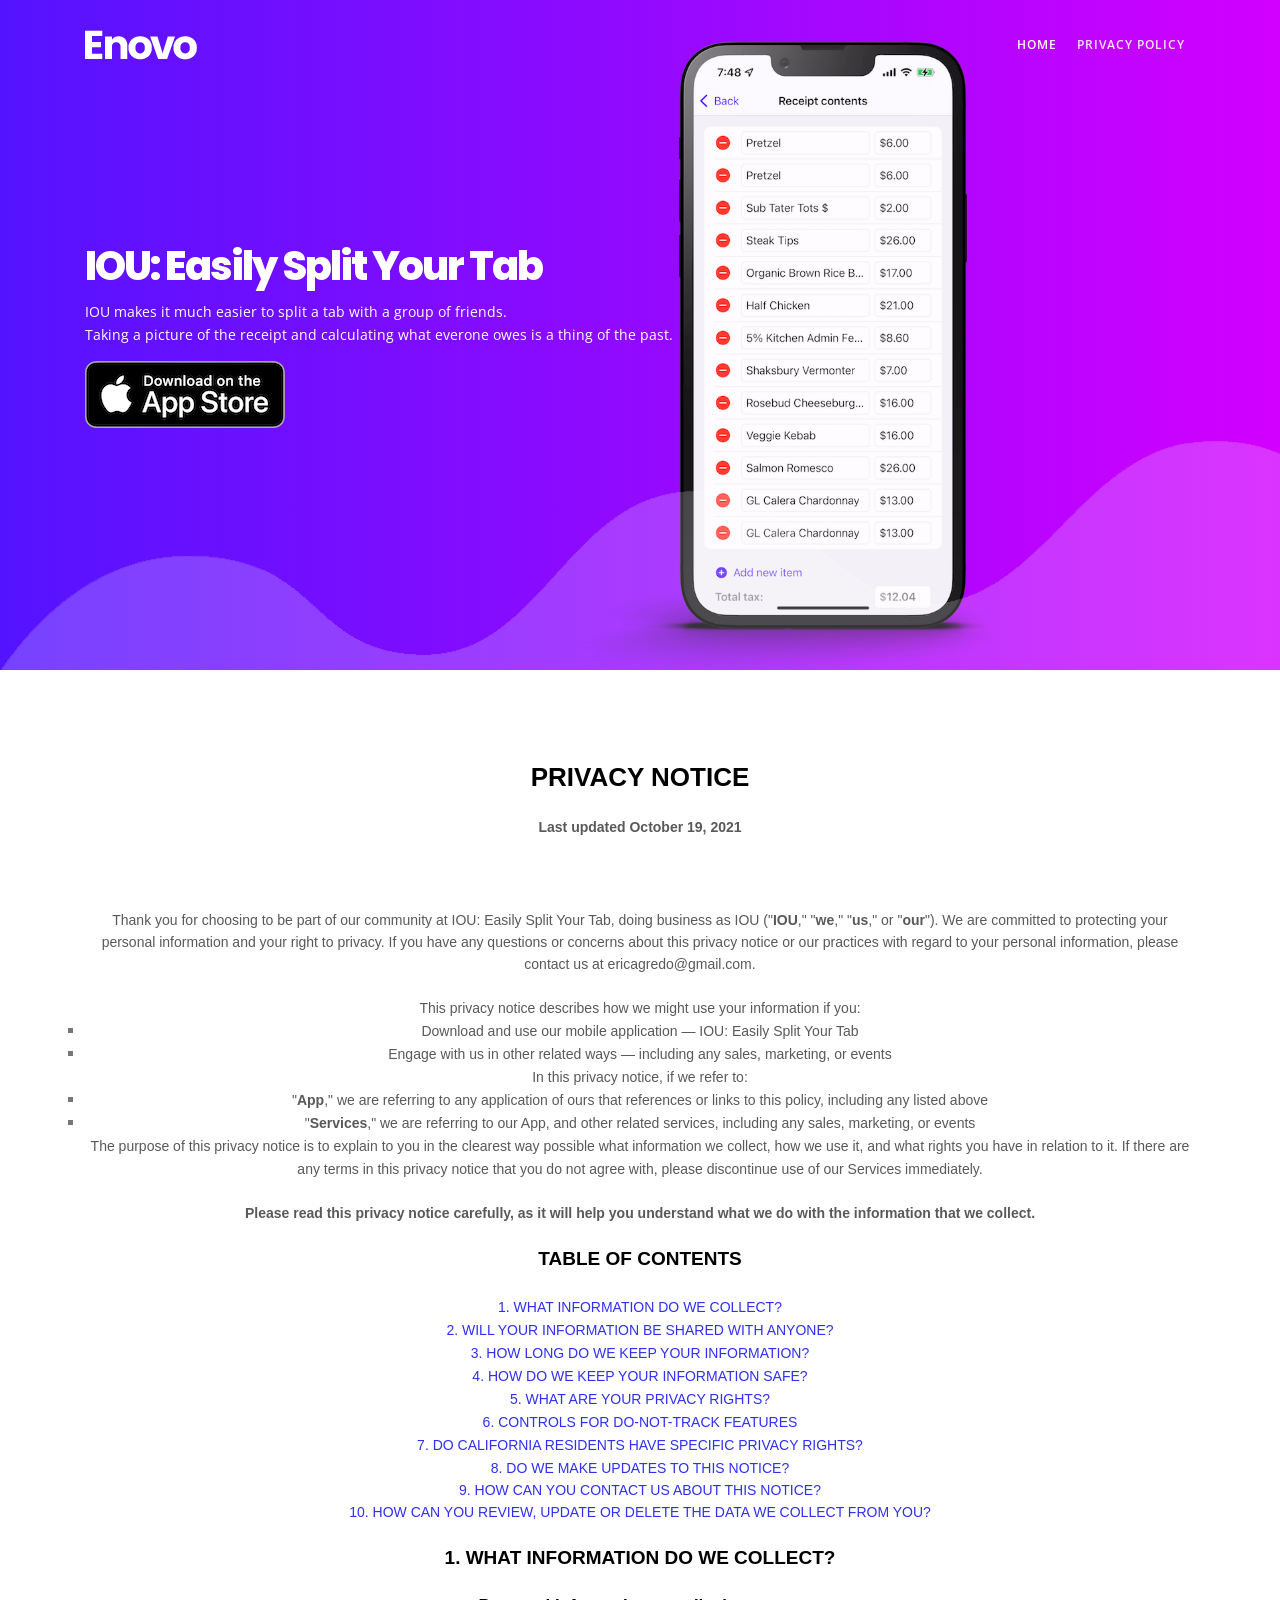
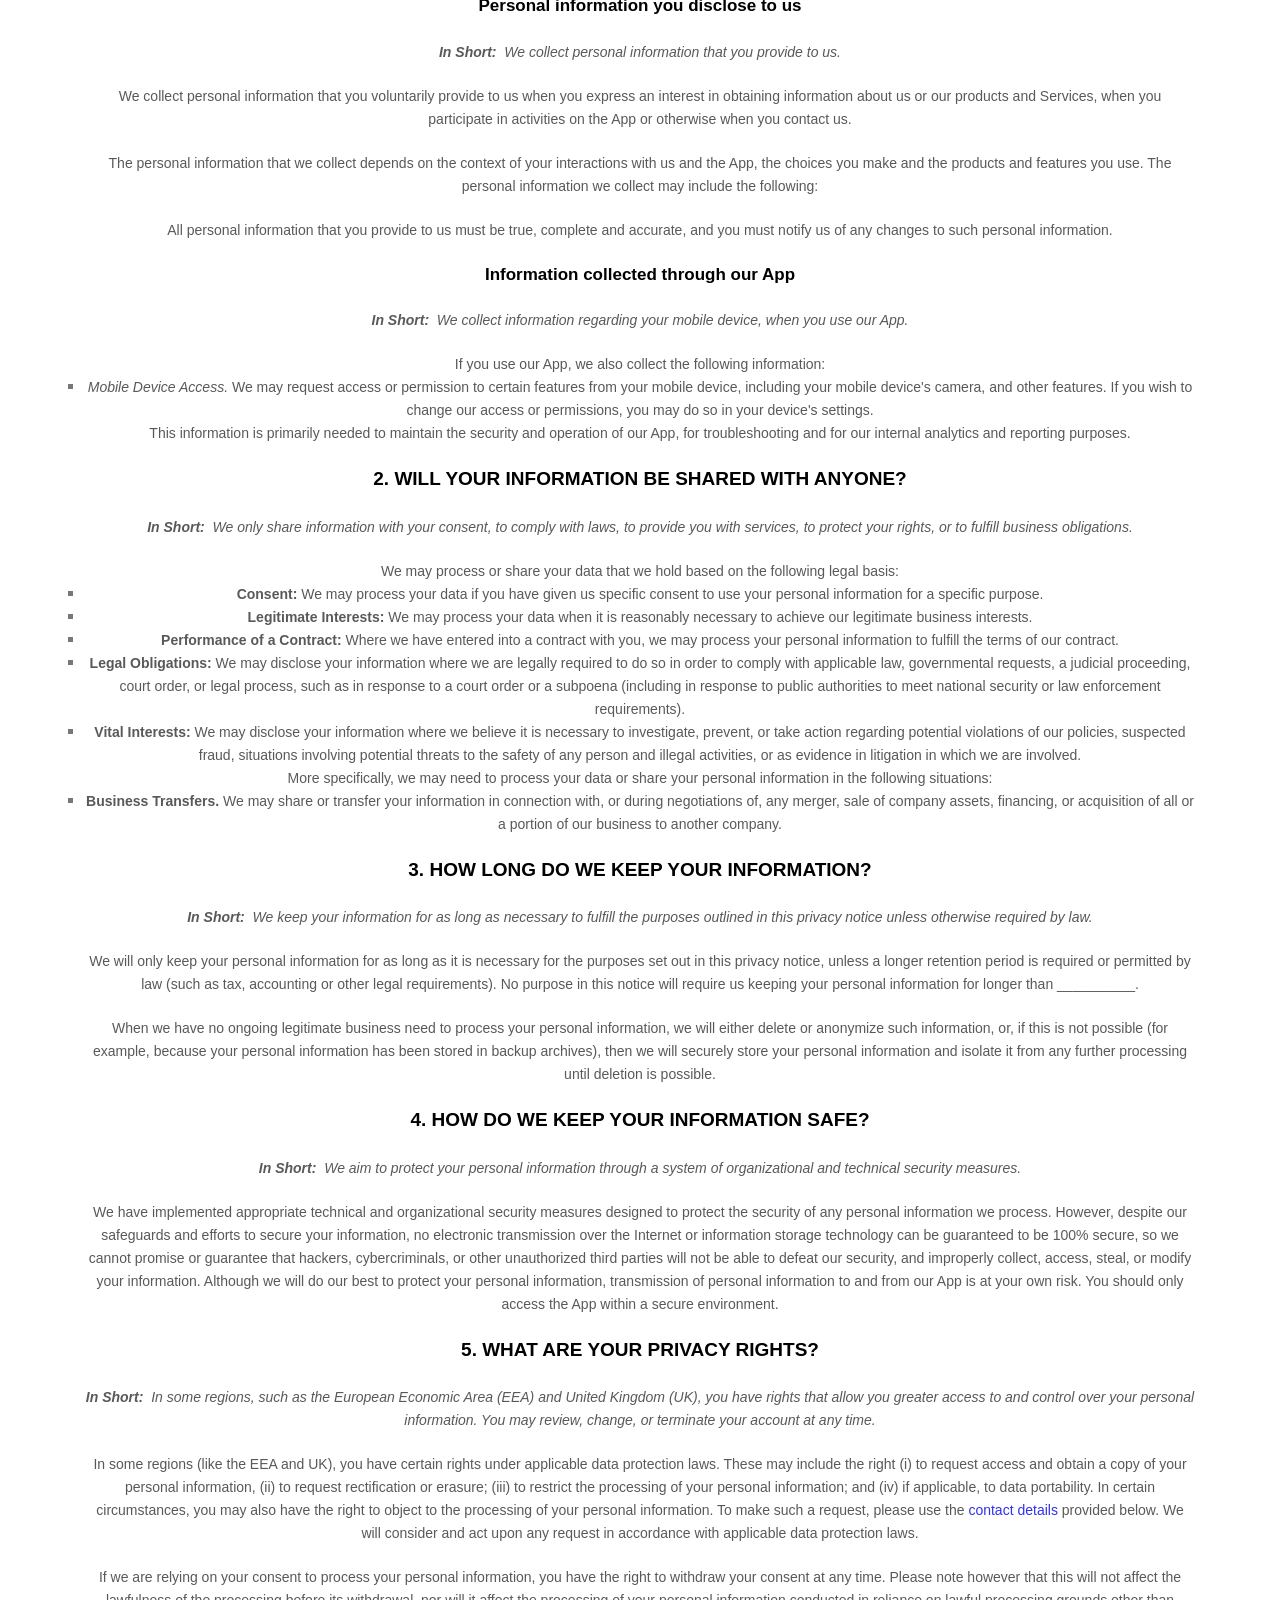
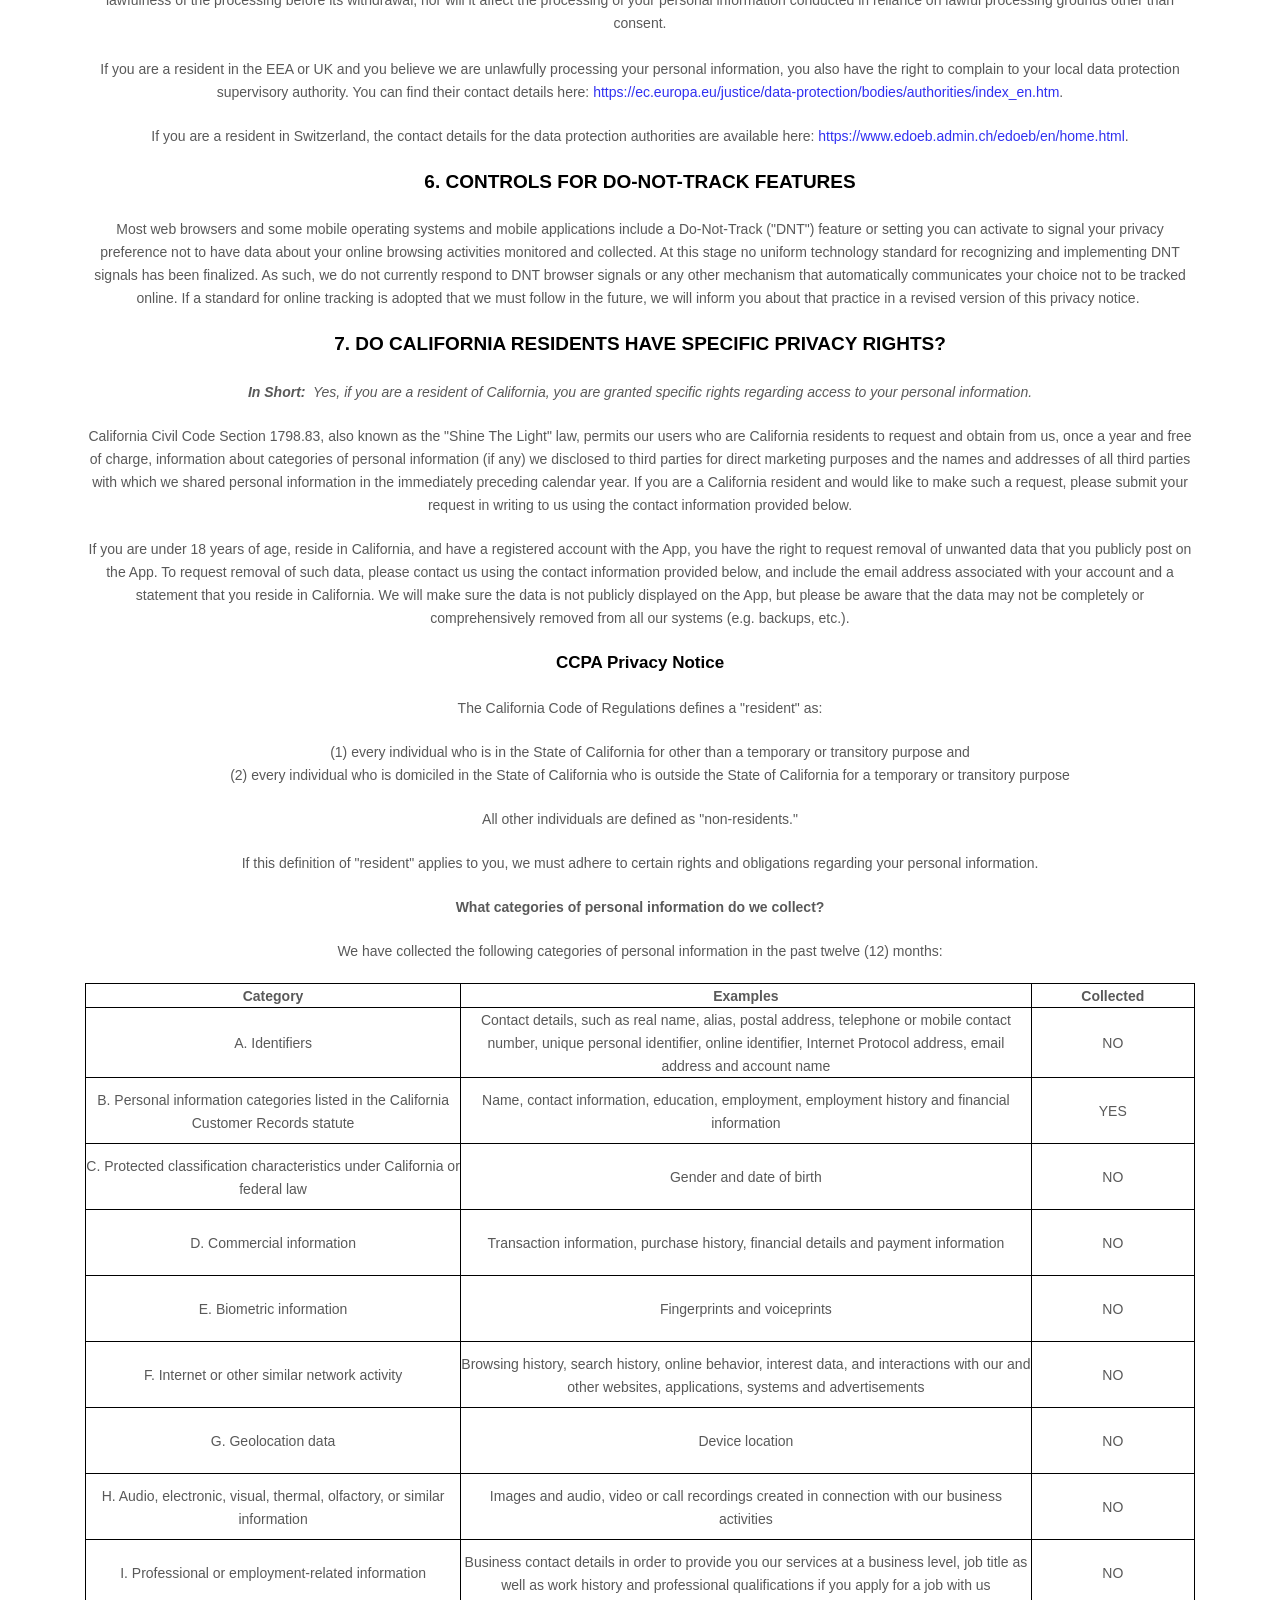
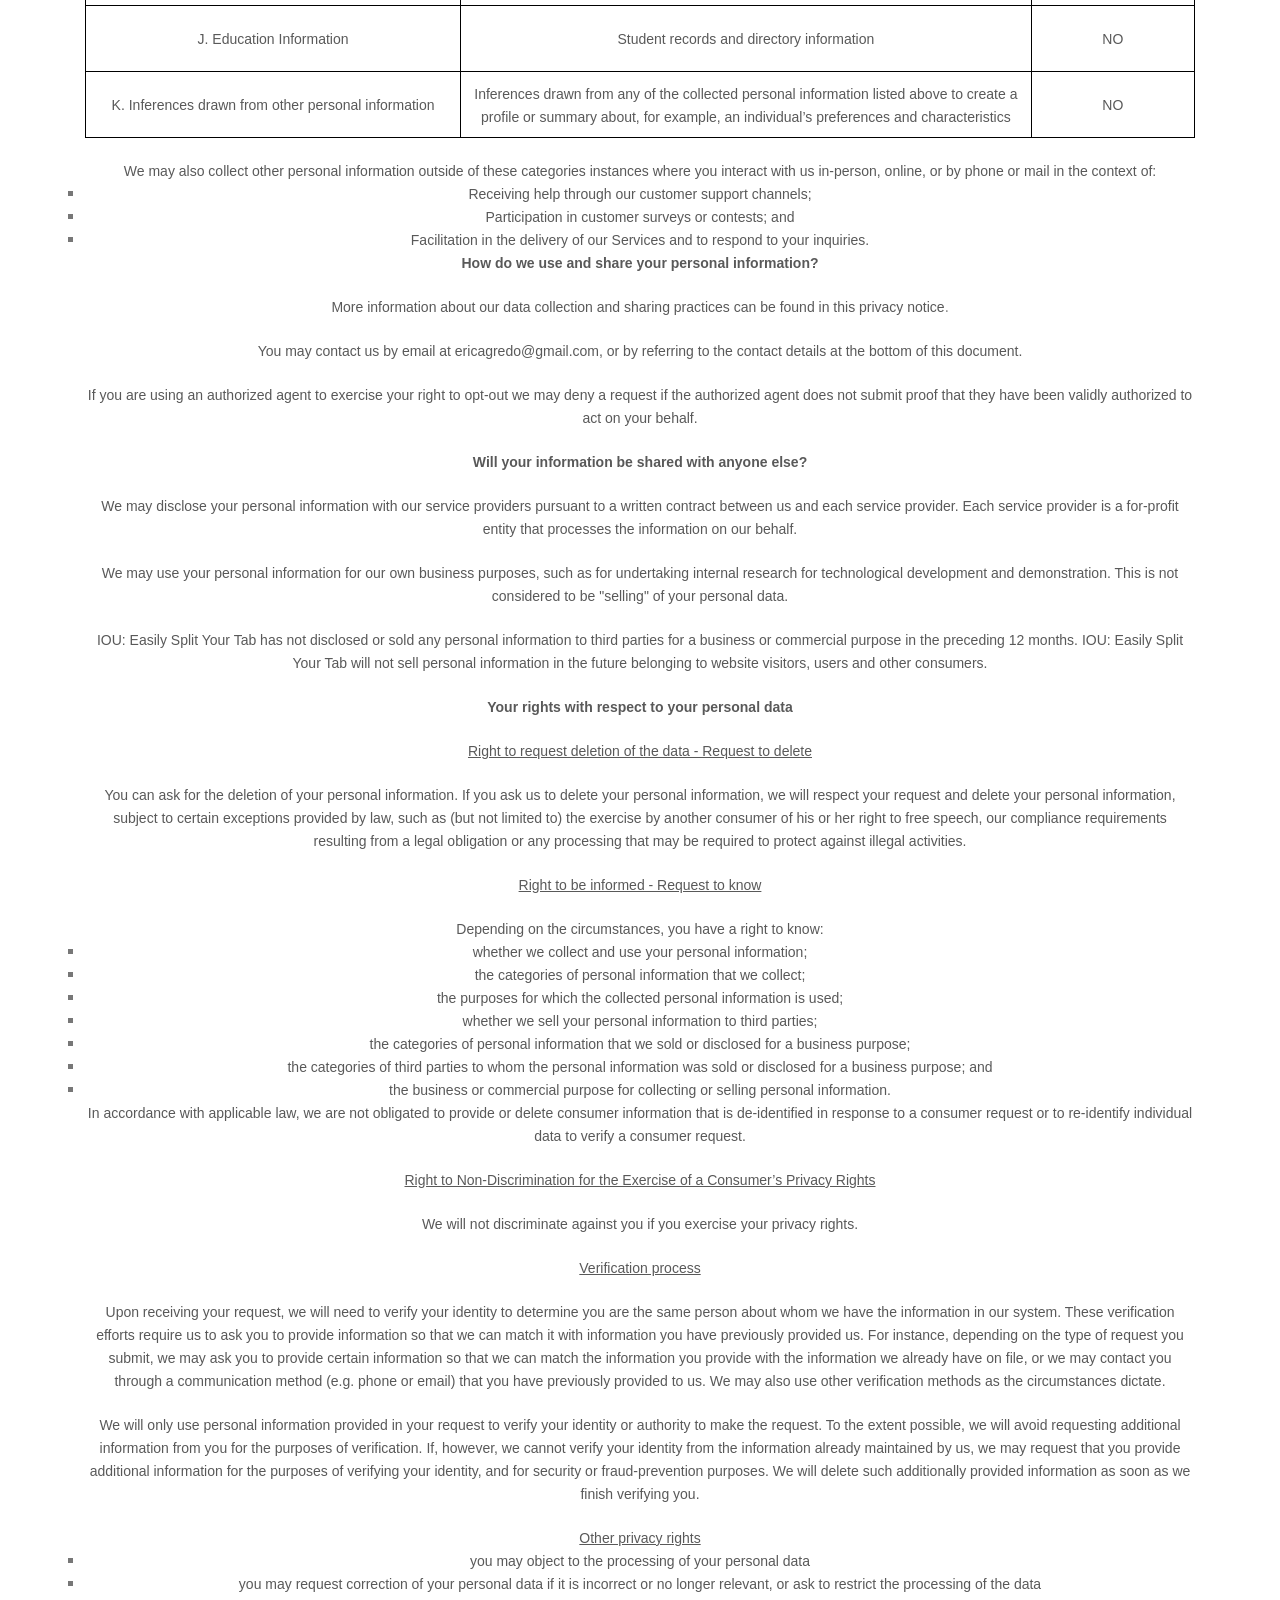
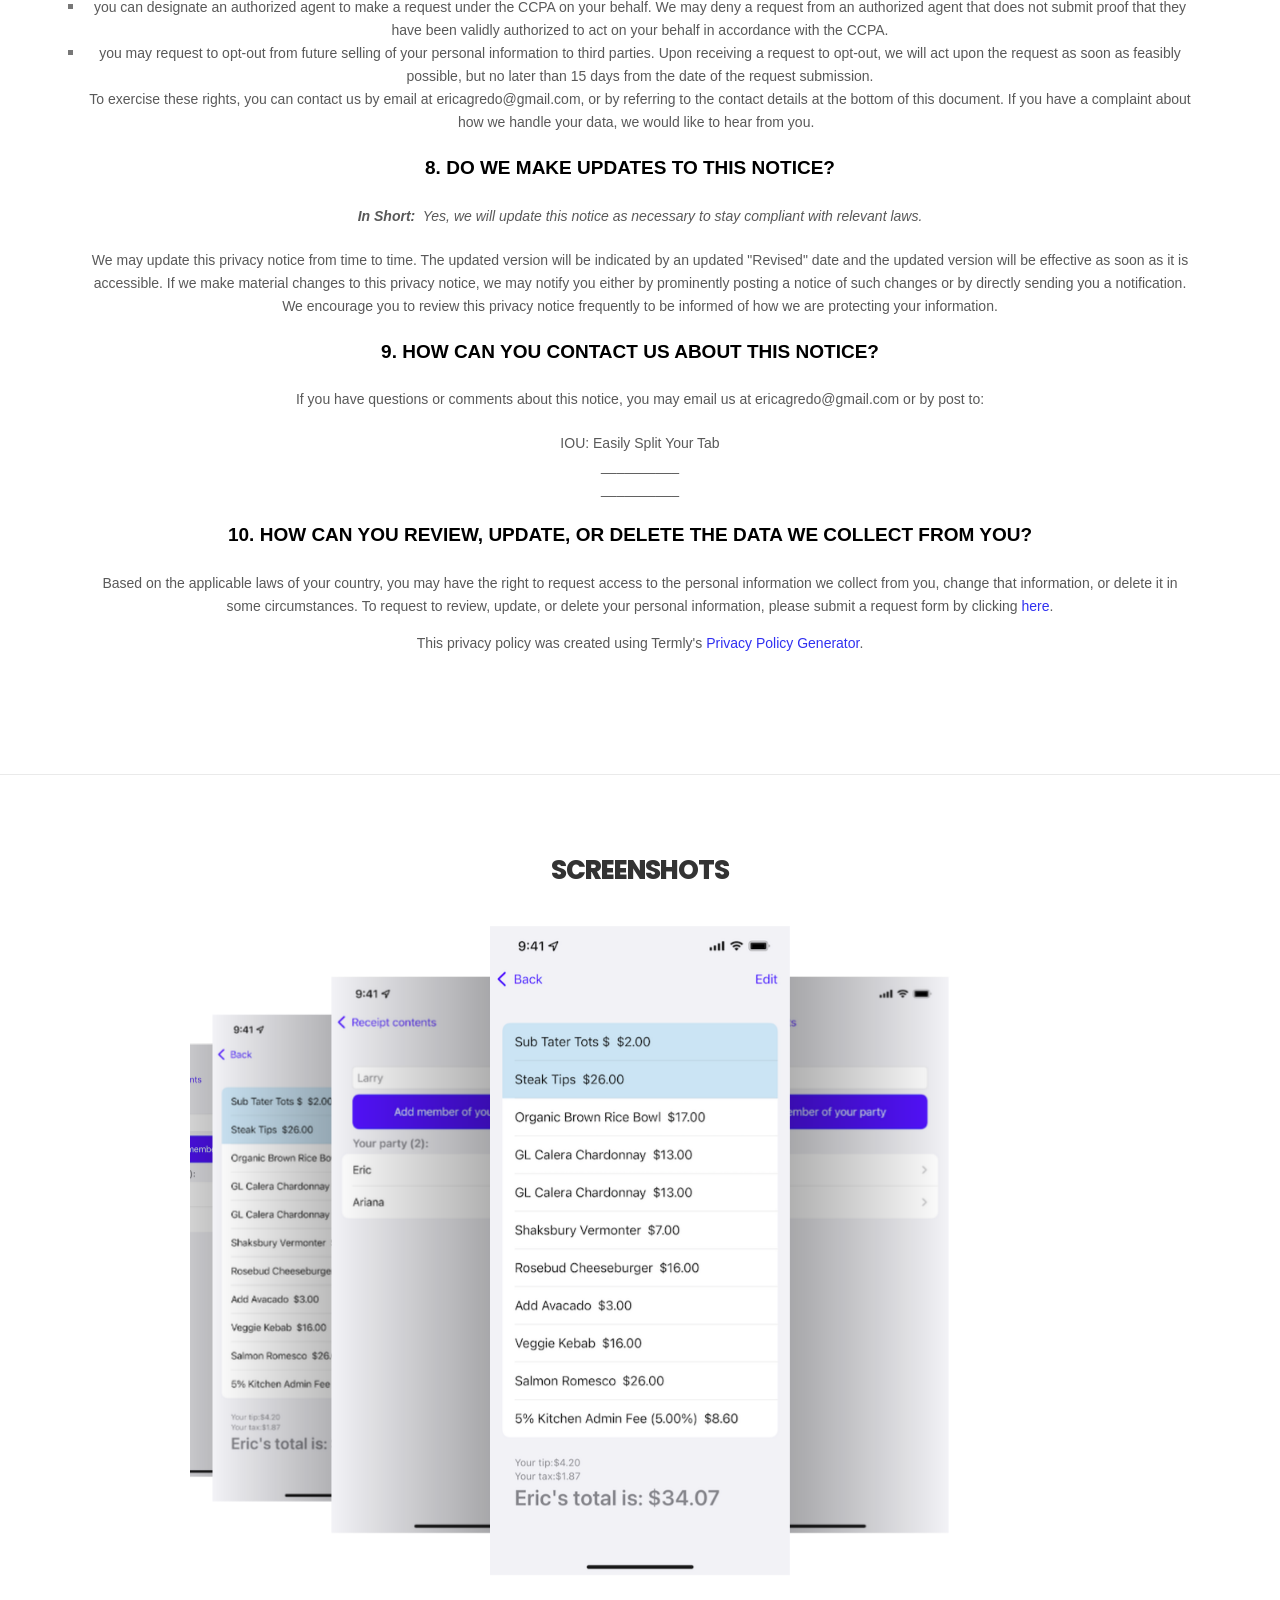
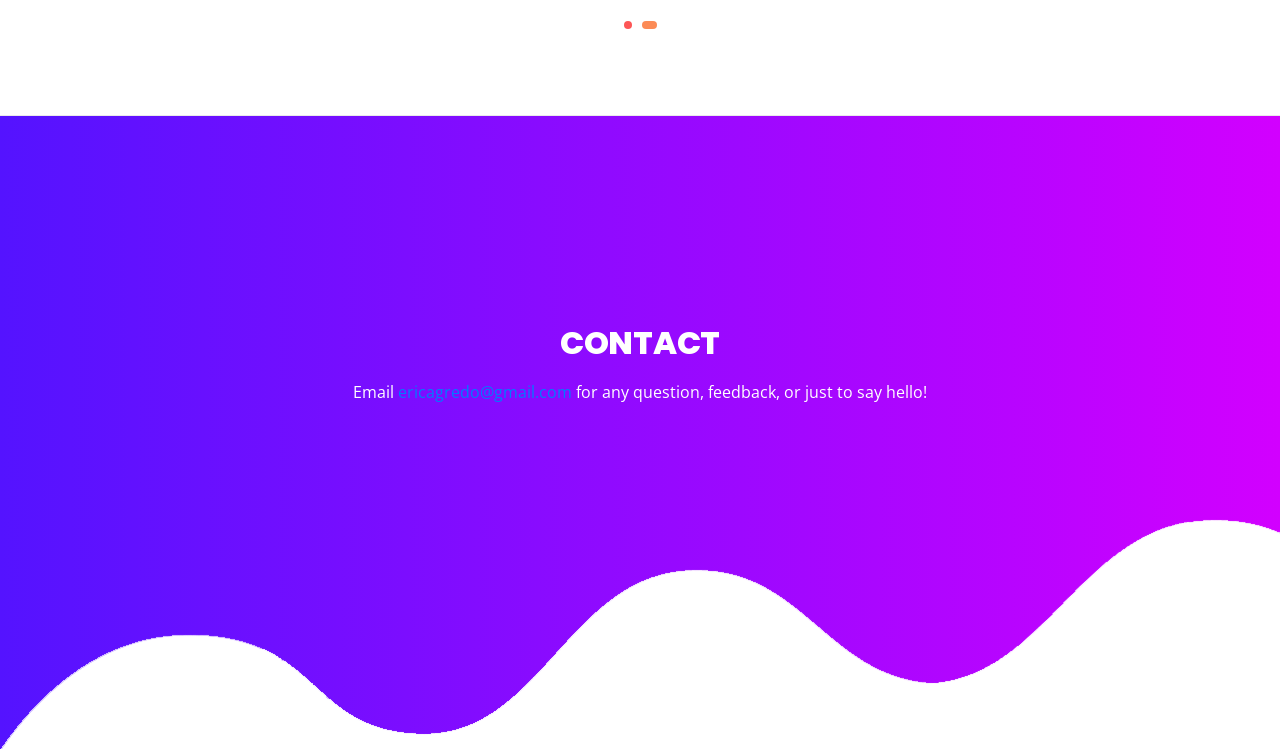
==== index.html @ 930eb337 "Update index.html" ====
<!doctype html>
<!--[if lt IE 7]>      <html class="no-js lt-ie9 lt-ie8 lt-ie7" lang=""> <![endif]-->
<!--[if IE 7]>         <html class="no-js lt-ie9 lt-ie8" lang=""> <![endif]-->
<!--[if IE 8]>         <html class="no-js lt-ie9" lang=""> <![endif]-->
<!--[if gt IE 8]><!--> <html class="no-js" lang="en"> <!--<![endif]-->
    <head>
        <meta property="og:title" content="The Rock">
        <meta property="og:image:secure_url" content=”https://splittab.app/img/iou_promo.png”>
        <meta charset="utf-8">
        <meta name="viewport" content="width=device-width, initial-scale=1">
		<meta name="description" content="IOU Landing Page.">
        <meta name="author" content="AlexaTheme">
        <meta name="apple-itunes-app" content="app-id=XP5293KE77.com.agredo.iou.Clip, app-clip-bundle-id=com.agredo.iou.Clip, app-clip-display=card">

        <title>IOU | Simplifying Tab Splitting </title>
        
		
		
		<!-- Font Awesome CSS -->
        <link rel="stylesheet" href="css/font-awesome.min.css">
        <!-- Themify Icons CSS -->
        <link rel="stylesheet" href="css/themify-icons.css">
        <!-- Elegant Font Icons CSS -->
        <link rel="stylesheet" href="css/elegant-font-icons.css">
        <!-- Elegant Line Icons CSS -->
        <link rel="stylesheet" href="css/elegant-line-icons.css">
		<!-- Bootstrap CSS -->
        <link rel="stylesheet" href="css/bootstrap.min.css">
        <!-- Slicknav CSS -->
        <link rel="stylesheet" href="css/slicknav.min.css">
        <!-- animate CSS -->
        <link rel="stylesheet" href="css/animate.min.css">
		<!-- OWL-Carousel CSS -->
        <link rel="stylesheet" href="css/owl.carousel.css">
        <!-- Swiper CSS -->
        <link rel="stylesheet" href="css/swiper.min.css">
		<!-- Main CSS -->
        <link rel="stylesheet" href="css/main.css">
		<!-- Responsive CSS -->
        <link rel="stylesheet" href="css/responsive.css">

        <script src="js/vendor/modernizr-2.8.3-respond-1.4.2.min.js"></script>
    </head>
    <body data-spy="scroll" data-target="#navmenu" data-offset="70">
        <!--[if lt IE 8]>
            <p class="browserupgrade">You are using an <strong>outdated</strong> browser. Please <a href="http://browsehappy.com/">upgrade your browser</a> to improve your experience.</p>
        <![endif]-->
        
        <div id='preloader' >
            <div class='loader' >
                <div class="battery"></div>
            </div>
        </div><!-- Preloader -->
        
        <header id="header" class="header_section">
            <div class="container">
                <nav class="navbar">
                    <a href="#" class="navbar-brand"><img src="img/logo.png" alt="IOU"></a>
                    <div class="d-flex menu-wrap">
                       <div id="navmenu" class="mainmenu">
                           <ul class="nav">
                                <li ><a data-scroll class="nav-link active" href="#home">Home <span class="sr-only">(current)</span></a></li>
                                <li><a data-scroll class="nav-link" href="#privacy">Privacy Policy</a></li>
                            </ul>
                       </div>
                    </div>
                </nav>
            </div>
        </header> <!-- Header --> 
		
		<section id="home" class="hero_section gradiant padding">
		    <div class="display-table">
		        <div class="table-cell">
		            <div class="container">
		                <div class="hero_content">
		                    <h1>IOU: Easily Split Your Tab</h1>
		                    <p>IOU makes it much easier to split a tab with a group of friends. <br> Taking a picture of the receipt and calculating what everone owes is a thing of the past.</p>
		                    <div class="download_btn">
		                        <a href="#"><img src="img/downloadApple1.png" alt=""></a>
		                    </div>
		                </div>
		            </div>
		            <div class="hero_mockup d-none d-md-block"></div>
		        </div>
		    </div>
		</section><!-- Hero Section -->
        

                <section id="privacy" class="screenshot_section bd-bottom padding">
             <div class="container">
                <div class="section_heading mb-40 align-center">
               
                    <p>
                        <style>
  [data-custom-class='body'], [data-custom-class='body'] * {
          background: transparent !important;
        }
[data-custom-class='title'], [data-custom-class='title'] * {
          font-family: Arial !important;
font-size: 26px !important;
color: #000000 !important;
        }
[data-custom-class='subtitle'], [data-custom-class='subtitle'] * {
          font-family: Arial !important;
color: #595959 !important;
font-size: 14px !important;
        }
[data-custom-class='heading_1'], [data-custom-class='heading_1'] * {
          font-family: Arial !important;
font-size: 19px !important;
color: #000000 !important;
        }
[data-custom-class='heading_2'], [data-custom-class='heading_2'] * {
          font-family: Arial !important;
font-size: 17px !important;
color: #000000 !important;
        }
[data-custom-class='body_text'], [data-custom-class='body_text'] * {
          color: #595959 !important;
font-size: 14px !important;
font-family: Arial !important;
        }
[data-custom-class='link'], [data-custom-class='link'] * {
          color: #3030F1 !important;
font-size: 14px !important;
font-family: Arial !important;
word-break: break-word !important;
        }
</style>

      <div data-custom-class="body">
      <div><strong><span style="font-size: 26px;"><span data-custom-class="title">PRIVACY NOTICE</span></span></strong></div><div><br></div><div><span style="color: rgb(127, 127, 127);"><strong><span style="font-size: 15px;"><span data-custom-class="subtitle">Last updated <bdt class="question">October 19, 2021</bdt></span></span></strong></span></div><div><br></div><div><br></div><div><br></div><div style="line-height: 1.5;"><span style="color: rgb(127, 127, 127);"><span style="color: rgb(89, 89, 89); font-size: 15px;"><span data-custom-class="body_text">Thank you for choosing to be part of our community at <bdt class="question">IOU: Easily Split Your Tab</bdt><span style="color: rgb(89, 89, 89);"><span data-custom-class="body_text"><bdt class="block-component"></bdt></span></span>, doing business as <span style="color: rgb(89, 89, 89);"><span data-custom-class="body_text"><bdt class="question">IOU</bdt><bdt class="statement-end-if-in-editor"></bdt></span></span> ("<span style="color: rgb(89, 89, 89);"><span data-custom-class="body_text"><bdt class="block-component"></bdt><bdt class="question"><strong>IOU</strong></bdt><bdt class="else-block"></span></bdt></span></span></span></span></span><span data-custom-class="body_text">," "<strong>we</strong>," "<strong>us</strong>," or "<strong>our</strong>"). We are committed to protecting your personal information and your right to privacy. If you have any questions or concerns about this privacy notice or our practices with regard to your personal information, please contact us at <bdt class="question">ericagredo@gmail.com</bdt>.</span></span></span></div><div style="line-height: 1.5;"><br></div><div style="line-height: 1.5;"><span style="font-size: 15px;"><span style="color: rgb(127, 127, 127);"><span data-custom-class="body_text">This privacy notice describes how we might use your information if you:</span></span></span><span style="font-size: 15px;"><span style="color: rgb(127, 127, 127);"><span data-custom-class="body_text"><span style="color: rgb(89, 89, 89);"><span data-custom-class="body_text"><bdt class="block-component"></bdt></span></span></span></span></span></span></span></span></li></ul><div><bdt class="block-component"><span style="font-size: 15px;"><span style="font-size: 15px;"><span style="color: rgb(127, 127, 127);"><span data-custom-class="body_text"><span style="color: rgb(89, 89, 89);"><span data-custom-class="body_text"><bdt class="block-component"></bdt></span></span></span></span></span></span></bdt></div><ul><li style="line-height: 1.5;"><span style="font-size: 15px; color: rgb(89, 89, 89);"><span style="font-size: 15px; color: rgb(89, 89, 89);"><span data-custom-class="body_text">Download and use our mobile application<bdt class="block-component"></bdt> — <bdt class="question">IOU: Easily Split Your Tab<span style="font-size: 15px; color: rgb(89, 89, 89);"><span style="font-size: 15px; color: rgb(89, 89, 89);"><span data-custom-class="body_text"><span style="font-size: 15px;"><span style="color: rgb(89, 89, 89);"><span data-custom-class="body_text"><span style="font-size: 15px;"><span style="color: rgb(89, 89, 89);"><bdt class="statement-end-if-in-editor"></bdt></span></span></span></span></span></span></span></span></bdt></span></span></span><span style="font-size: 15px; color: rgb(89, 89, 89);"><span style="font-size: 15px; color: rgb(89, 89, 89);"><span data-custom-class="body_text"><span style="font-size: 15px;"><span style="color: rgb(89, 89, 89);"><span data-custom-class="body_text"><span style="font-size: 15px;"><span style="color: rgb(89, 89, 89);"><bdt class="statement-end-if-in-editor"></bdt></span></span></span></span></span></span></span></span></li></ul><div><bdt class="block-component"><span style="font-size: 15px;"><span style="font-size: 15px;"><span style="color: rgb(127, 127, 127);"><span data-custom-class="body_text"><span style="color: rgb(89, 89, 89);"><span data-custom-class="body_text"><bdt class="block-component"></bdt></span></span></span></span></span></span></span></span></li></ul><div style="line-height: 1.5;"><span style="font-size: 15px;"><span style="color: rgb(127, 127, 127);"><span data-custom-class="body_text"><span style="color: rgb(89, 89, 89);"><span data-custom-class="body_text"><bdt class="block-component"></bdt></span></span></span></span></span></div><ul><li style="line-height: 1.5;"><span style="font-size: 15px; color: rgb(89, 89, 89);"><span style="font-size: 15px; color: rgb(89, 89, 89);"><span data-custom-class="body_text">Engage with us in other related ways ― including any sales, marketing, or events<span style="font-size: 15px;"><span style="color: rgb(89, 89, 89);"><span data-custom-class="body_text"><span style="font-size: 15px;"><span style="color: rgb(89, 89, 89);"><bdt class="statement-end-if-in-editor"></bdt></span></span></span></span></span></span></span></span></li></ul><div style="line-height: 1.5;"><span style="font-size: 15px;"><span style="color: rgb(127, 127, 127);"><span data-custom-class="body_text">In this privacy notice, if we refer to:</span></span></span><span style="font-size: 15px;"><span style="color: rgb(127, 127, 127);"><span data-custom-class="body_text"><span style="color: rgb(89, 89, 89);"><span data-custom-class="body_text"><bdt class="block-component"></bdt></span></span></span></span></span></span></span></span></li></ul><div><bdt class="block-component"><span style="font-size: 15px;"><span style="font-size: 15px;"><span style="color: rgb(127, 127, 127);"><span data-custom-class="body_text"><span style="color: rgb(89, 89, 89);"><span data-custom-class="body_text"><bdt class="block-component"></bdt></span></span></span></span></span></span></bdt></div><ul><li style="line-height: 1.5;"><span style="font-size: 15px; color: rgb(89, 89, 89);"><span style="font-size: 15px; color: rgb(89, 89, 89);"><span data-custom-class="body_text">"<strong>App</strong>," we are referring to any application of ours that references or links to this policy, including any listed above</span></span></span><span style="font-size: 15px; color: rgb(89, 89, 89);"><span style="font-size: 15px; color: rgb(89, 89, 89);"><span data-custom-class="body_text"><span style="font-size: 15px;"><span style="color: rgb(89, 89, 89);"><span data-custom-class="body_text"><span style="font-size: 15px;"><span style="color: rgb(89, 89, 89);"><bdt class="statement-end-if-in-editor"></bdt></span></span></span></span></span></span></span></span></li></ul><div><bdt class="block-component"><span style="font-size: 15px;"><span style="font-size: 15px;"><span style="color: rgb(127, 127, 127);"><span data-custom-class="body_text"><span style="color: rgb(89, 89, 89);"><span data-custom-class="body_text"><bdt class="block-component"></bdt></span></span></span></span></span></span></bdt></div><ul><li style="line-height: 1.5;"><span style="font-size: 15px; color: rgb(89, 89, 89);"><span style="font-size: 15px; color: rgb(89, 89, 89);"><span data-custom-class="body_text">"<strong>Services</strong>," we are referring to our<span style="font-size: 15px;"><span style="color: rgb(127, 127, 127);"><span data-custom-class="body_text"><span style="color: rgb(89, 89, 89);"><span data-custom-class="body_text"><bdt class="block-component"><bdt class="block-component"></bdt></bdt></span></span></span></span></span></span></span></span><span style="font-size: 15px;"><span style="color: rgb(127, 127, 127);"><span data-custom-class="body_text"> App,</span></span></span><span style="font-size: 15px; color: rgb(89, 89, 89);"><span style="font-size: 15px; color: rgb(89, 89, 89);"><span data-custom-class="body_text"><span style="font-size: 15px; color: rgb(89, 89, 89);"><span style="font-size: 15px; color: rgb(89, 89, 89);"><span data-custom-class="body_text"><span style="font-size: 15px;"><span style="color: rgb(89, 89, 89);"><span data-custom-class="body_text"><span style="font-size: 15px;"><span style="color: rgb(89, 89, 89);"><bdt class="statement-end-if-in-editor"><bdt class="statement-end-if-in-editor"></bdt></bdt></span></span></span></span></span></span></span></span></span></span></span><span style="font-size: 15px;"><span style="color: rgb(127, 127, 127);"><span data-custom-class="body_text"> and other related services, including any sales, marketing, or events<span style="font-size: 15px; color: rgb(89, 89, 89);"><span style="font-size: 15px; color: rgb(89, 89, 89);"><span data-custom-class="body_text"><span style="font-size: 15px;"><span style="color: rgb(89, 89, 89);"><span data-custom-class="body_text"><span style="font-size: 15px;"><span style="color: rgb(89, 89, 89);"><bdt class="statement-end-if-in-editor"></bdt></span></span></span></span></span></span></span></span></span></span></span></span></span></span></li></ul><div style="line-height: 1.5;"><span style="font-size: 15px;"><span style="color: rgb(127, 127, 127);"><span data-custom-class="body_text">The purpose of this privacy notice is to explain to you in the clearest way possible what information we collect, how we use it, and what rights you have in relation to it. If there are any terms in this privacy notice that you do not agree with, please discontinue use of our Services immediately.</span></span></span></div><div style="line-height: 1.5;"><br></div><div style="line-height: 1.5;"><span style="font-size: 15px;"><span style="color: rgb(127, 127, 127);"><span style="color: rgb(89, 89, 89);"><span data-custom-class="body_text"><strong>Please read this privacy notice carefully, as it will help you understand what we do with the information that we collect.</strong></span></span></span></span></div><div style="line-height: 1.5;"><br></div><div style="line-height: 1.5;"><span style="font-size: 15px;"><span style="color: rgb(127, 127, 127);"><span style="color: rgb(0, 0, 0);"><strong><span data-custom-class="heading_1">TABLE OF CONTENTS</span></strong></span></span></span></div><div style="line-height: 1.5;"><br></div><div style="line-height: 1.5;"><span style="font-size: 15px;"><a data-custom-class="link" href="#infocollect"><span style="color: rgb(89, 89, 89);">1. WHAT INFORMATION DO WE COLLECT?</span></a><span style="color: rgb(127, 127, 127);"><span style="color: rgb(89, 89, 89);"><span data-custom-class="body_text"><span style="color: rgb(89, 89, 89);"><bdt class="block-component"></bdt></span></span></span></span></span></span></div><div style="line-height: 1.5;"><span style="font-size: 15px;"><span style="color: rgb(89, 89, 89);"><a data-custom-class="link" href="#infoshare">2. WILL YOUR INFORMATION BE SHARED WITH ANYONE?</a></span><span style="color: rgb(127, 127, 127);"><span style="color: rgb(89, 89, 89);"><span data-custom-class="body_text"><span style="color: rgb(89, 89, 89);"><bdt class="block-component"></bdt></span><bdt class="block-component"></bdt></span></span></span></span></span><span style="font-size: 15px;"><span style="color: rgb(127, 127, 127);"><span style="color: rgb(89, 89, 89);"><span data-custom-class="body_text"><span style="color: rgb(89, 89, 89);"><span style="color: rgb(89, 89, 89);"><span style="color: rgb(89, 89, 89);"><bdt class="block-component"></bdt></span></span><bdt class="block-component"></bdt><bdt class="block-component"></bdt></span></span></span></span></span></div><div style="line-height: 1.5;"><span style="font-size: 15px;"><a data-custom-class="link" href="#inforetain"><span style="color: rgb(89, 89, 89);">3. HOW LONG DO WE KEEP YOUR INFORMATION?</span></a><span style="color: rgb(127, 127, 127);"><span style="color: rgb(89, 89, 89);"><span data-custom-class="body_text"><span style="color: rgb(89, 89, 89);"><span style="color: rgb(89, 89, 89);"><bdt class="block-component"></bdt></span></span></span></span></span></span></div><div style="line-height: 1.5;"><span style="font-size: 15px;"><a data-custom-class="link" href="#infosafe"><span style="color: rgb(89, 89, 89);">4. HOW DO WE KEEP YOUR INFORMATION SAFE?</span></a><span style="color: rgb(127, 127, 127);"><span style="color: rgb(89, 89, 89);"><span data-custom-class="body_text"><span style="color: rgb(89, 89, 89);"><bdt class="statement-end-if-in-editor"></bdt><bdt class="block-component"></bdt></span></span></span></span></span></div><div style="line-height: 1.5;"><span style="font-size: 15px;"><span style="color: rgb(89, 89, 89);"><a data-custom-class="link" href="#privacyrights">5. WHAT ARE YOUR PRIVACY RIGHTS?</a></span></span></div><div style="line-height: 1.5;"><span style="font-size: 15px;"><a data-custom-class="link" href="#DNT"><span style="color: rgb(89, 89, 89);">6. CONTROLS FOR DO-NOT-TRACK FEATURES</span></a></span></div><div style="line-height: 1.5;"><span style="font-size: 15px;"><a data-custom-class="link" href="#caresidents"><span style="color: rgb(89, 89, 89);">7. DO CALIFORNIA RESIDENTS HAVE SPECIFIC PRIVACY RIGHTS?</span></a></span></div><div style="line-height: 1.5;"><span style="font-size: 15px;"><a data-custom-class="link" href="#policyupdates"><span style="color: rgb(89, 89, 89);">8. DO WE MAKE UPDATES TO THIS NOTICE?</span></a></span></div><div style="line-height: 1.5;"><a data-custom-class="link" href="#contact"><span style="color: rgb(89, 89, 89); font-size: 15px;">9. HOW CAN YOU CONTACT US ABOUT THIS NOTICE?</span></a></div><div style="line-height: 1.5;"><a data-custom-class="link" href="#request"><span style="color: rgb(89, 89, 89);">10. HOW CAN YOU REVIEW, UPDATE OR DELETE THE DATA WE COLLECT FROM YOU?</span></a></div><div style="line-height: 1.5;"><br></div><div id="infocollect" style="line-height: 1.5;"><span style="color: rgb(127, 127, 127);"><span style="color: rgb(89, 89, 89); font-size: 15px;"><span style="font-size: 15px; color: rgb(89, 89, 89);"><span style="font-size: 15px; color: rgb(89, 89, 89);"><span id="control" style="color: rgb(0, 0, 0);"><strong><span data-custom-class="heading_1">1. WHAT INFORMATION DO WE COLLECT?</span></strong></span></span></span></span></span></div><div style="line-height: 1.5;"><br></div><div style="line-height: 1.5;"><span data-custom-class="heading_2" style="color: rgb(0, 0, 0);"><span style="font-size: 15px;"><strong>Personal information you disclose to us</strong></span></span></div><div><div><br></div><div style="line-height: 1.5;"><span style="color: rgb(127, 127, 127);"><span style="color: rgb(89, 89, 89); font-size: 15px;"><span data-custom-class="body_text"><span style="font-size: 15px; color: rgb(89, 89, 89);"><span style="font-size: 15px; color: rgb(89, 89, 89);"><span data-custom-class="body_text"><strong><em>In Short: </em></strong></span></span></span></span><span data-custom-class="body_text"><span style="font-size: 15px; color: rgb(89, 89, 89);"><span style="font-size: 15px; color: rgb(89, 89, 89);"><span data-custom-class="body_text"><strong><em> </em></strong><em>We collect personal information that you provide to us.</em></span></span></span></span></span></span></div></div><div style="line-height: 1.5;"><br></div><div style="line-height: 1.5;"><span style="font-size: 15px; color: rgb(89, 89, 89);"><span style="font-size: 15px; color: rgb(89, 89, 89);"><span data-custom-class="body_text">We collect personal information that you voluntarily provide to us when you <span style="font-size: 15px;"><bdt class="block-component"></bdt></span></span><span data-custom-class="body_text">express an interest in obtaining information about us or our products and Services, when you participate in activities on the <span style="font-size: 15px; color: rgb(89, 89, 89);"><span style="font-size: 15px; color: rgb(89, 89, 89);"><span style="font-size: 15px;"><span data-custom-class="body_text"><bdt class="block-component"></bdt>App</span><bdt class="statement-end-if-in-editor"><span data-custom-class="body_text"></span></bdt></span></span></span><bdt class="block-component"></bdt></span></span><span data-custom-class="body_text"> or otherwise when you contact us.</span></span></span></div><div style="line-height: 1.5;"><br></div><div style="line-height: 1.5;"><span style="font-size: 15px; color: rgb(89, 89, 89);"><span style="font-size: 15px; color: rgb(89, 89, 89);"><span data-custom-class="body_text">The personal information that we collect depends on the context of your interactions with us and the <span style="font-size: 15px; color: rgb(89, 89, 89);"><span style="font-size: 15px; color: rgb(89, 89, 89);"><span style="font-size: 15px;"><span data-custom-class="body_text"><span style="font-size: 15px; color: rgb(89, 89, 89);"><span style="font-size: 15px; color: rgb(89, 89, 89);"><span style="font-size: 15px;"><span data-custom-class="body_text"><bdt class="block-component"></bdt>App</span><bdt class="statement-end-if-in-editor"><span data-custom-class="body_text"></span></bdt></span></span></span></span></span></span></span><span style="font-size: 15px;">, the choices you make and the products and features you use. The personal information we collect may include the following:<bdt class="block-component"></bdt><bdt class="block-component"><bdt class="block-component"></bdt></bdt></span></span></span></span></div><div style="line-height: 1.5;"><br></div><div style="line-height: 1.5;"><span style="font-size: 15px; color: rgb(89, 89, 89);"><span style="font-size: 15px; color: rgb(89, 89, 89);"><span data-custom-class="body_text">All personal information that you provide to us must be true, complete and accurate, and you must notify us of any changes to such personal information.<bdt class="block-component"></bdt><span data-custom-class="body_text"><span style="font-size: 15px;"><bdt class="statement-end-if-in-editor"><bdt class="statement-end-if-in-editor"><span style="font-size: 15px;"><span data-custom-class="body_text"><span style="font-size: 15px;"><span data-custom-class="body_text"><bdt class="statement-end-if-in-editor"><bdt class="statement-end-if-in-editor"><bdt class="block-component"></bdt></bdt></bdt></span></span></span></span></bdt></bdt></span></span></bdt></span></span></span></div><div style="line-height: 1.5;"><br></div><div style="line-height: 1.5;"><span data-custom-class="heading_2" style="color: rgb(0, 0, 0);"><span style="font-size: 15px;"><strong>Information collected through our App</strong></span></span></div><div><div><br></div><div style="line-height: 1.5;"><span style="color: rgb(127, 127, 127);"><span style="color: rgb(89, 89, 89); font-size: 15px;"><span data-custom-class="body_text"><span style="font-size: 15px; color: rgb(89, 89, 89);"><span style="font-size: 15px; color: rgb(89, 89, 89);"><span data-custom-class="body_text"><strong><em>In Short: </em></strong></span></span></span></span><span data-custom-class="body_text"><span style="font-size: 15px; color: rgb(89, 89, 89);"><span style="font-size: 15px; color: rgb(89, 89, 89);"><span data-custom-class="body_text"><strong><em> </em></strong><em>We collect information regarding your<span data-custom-class="body_text" style="font-size: 15px;"><bdt class="block-component"></bdt><bdt class="block-component"></bdt> mobile device,<bdt class="statement-end-if-in-editor"></bdt><bdt class="block-component"><bdt class="block-component"></bdt></span> when you use our App.</em></span></span></span></span></span></span></div></div><div style="line-height: 1.5;"><br></div><div style="line-height: 1.5;"><span style="font-size: 15px; color: rgb(89, 89, 89);"><span style="font-size: 15px; color: rgb(89, 89, 89);"><span data-custom-class="body_text">If you use our App, we also collect the following information:<bdt class="block-component"></bdt></span></span></span></span></span></span></span></span></li></ul><div><bdt class="block-component"><span style="font-size: 15px;"></span></bdt></div><ul><li style="line-height: 1.5;"><span style="font-size: 15px; color: rgb(89, 89, 89);"><span style="font-size: 15px; color: rgb(89, 89, 89);"><span data-custom-class="body_text"><em>Mobile Device Access.</em> We may request access or permission to certain features from your mobile device, including your mobile device's <span style="font-size: 15px;"><span style="color: rgb(89, 89, 89);"><span data-custom-class="body_text"><span style="font-size: 15px;"><span style="color: rgb(89, 89, 89);"><span data-custom-class="body_text"><span style="color: rgb(89, 89, 89);"><span style="font-size: 15px;"><span data-custom-class="body_text"><bdt class="forloop-component"></bdt><bdt class="question">camera</bdt>, <bdt class="forloop-component"></bdt></span></span></span></span></span></span></span></span></span> and other features. If you wish to change our access or permissions, you may do so in your device's settings.<span style="font-size: 15px;"><span style="color: rgb(89, 89, 89);"><span data-custom-class="body_text"><span style="font-size: 15px;"><span style="color: rgb(89, 89, 89);"><bdt class="statement-end-if-in-editor"></bdt></span></span></span></span></span></span></span></span></li></ul><div><bdt class="block-component"><span style="font-size: 15px;"></bdt></span></span></span></span></span></span></span></span></li></ul><div><bdt class="block-component"><span style="font-size: 15px;"></bdt></span></span></span></span></span></span></span></span></li></ul><div><bdt class="block-component"><span style="font-size: 15px;"><bdt class="block-component"></bdt></span></span></span></span></span></span></span></span></span></span></span></span></li></ul><div style="line-height: 1.5;"><span style="font-size: 15px; color: rgb(89, 89, 89);"><span style="font-size: 15px; color: rgb(89, 89, 89);"><span data-custom-class="body_text">This information is primarily needed to maintain the security and operation of our App, for troubleshooting and for our internal analytics and reporting purposes.<span style="font-size: 15px;"><span data-custom-class="body_text"><span style="font-size: 15px;"><span data-custom-class="body_text"><bdt class="statement-end-if-in-editor"><bdt class="statement-end-if-in-editor"></bdt></bdt></span></span></span></span><span style="color: rgb(89, 89, 89); font-size: 15px;"><span data-custom-class="body_text"><span style="color: rgb(89, 89, 89); font-size: 15px;"><span data-custom-class="body_text"><bdt class="statement-end-if-in-editor"><bdt class="block-component"></bdt></bdt></span></span></span></span></bdt></span></span><bdt class="block-component"></span></bdt></div><div style="line-height: 1.5;"><br></div><div id="infoshare" style="line-height: 1.5;"><span style="color: rgb(127, 127, 127);"><span style="color: rgb(89, 89, 89); font-size: 15px;"><span style="font-size: 15px; color: rgb(89, 89, 89);"><span style="font-size: 15px; color: rgb(89, 89, 89);"><span id="control" style="color: rgb(0, 0, 0);"><strong><span data-custom-class="heading_1">2. WILL YOUR INFORMATION BE SHARED WITH ANYONE?</span></strong></span></span></span></span></span></div><div style="line-height: 1.5;"><br></div><div style="line-height: 1.5;"><span style="font-size: 15px; color: rgb(89, 89, 89);"><span style="font-size: 15px; color: rgb(89, 89, 89);"><span data-custom-class="body_text"><strong><em>In Short:</em></strong><em>  We only share information with your consent, to comply with laws, to provide you with services, to protect your rights, or to fulfill business obligations.</em></span></span></span></div><div style="line-height: 1.5;"><br></div><div style="line-height: 1.5;"><span style="font-size: 15px; color: rgb(89, 89, 89);"><span style="font-size: 15px; color: rgb(89, 89, 89);"><span data-custom-class="body_text">We may process or share your data that we hold based on the following legal basis:<bdt class="block-component"></bdt></span></span></span></div><ul><li style="line-height: 1.5;"><span style="font-size: 15px; color: rgb(89, 89, 89);"><span style="font-size: 15px; color: rgb(89, 89, 89);"><span data-custom-class="body_text"><strong>Consent:</strong> We may process your data if you have given us specific consent to use your personal information for a specific purpose.<span style="font-size: 15px; color: rgb(89, 89, 89);"><span style="font-size: 15px; color: rgb(89, 89, 89);"><span data-custom-class="body_text"><bdt class="statement-end-if-in-editor"></bdt></span></span></span></span></span></span></li></ul><div><span style="font-size: 15px; color: rgb(89, 89, 89);"><span style="font-size: 15px; color: rgb(89, 89, 89);"><span data-custom-class="body_text"><span style="font-size: 15px; color: rgb(89, 89, 89);"><span style="font-size: 15px; color: rgb(89, 89, 89);"><span data-custom-class="body_text"><bdt class="statement-end-if-in-editor"><span style="font-size: 15px; color: rgb(89, 89, 89);"><span style="font-size: 15px; color: rgb(89, 89, 89);"><span data-custom-class="body_text"><bdt class="block-component"></bdt></span></span></span></bdt></span></span></span></span></span></span></div><ul><li style="line-height: 1.5;"><span style="font-size: 15px; color: rgb(89, 89, 89);"><span style="font-size: 15px; color: rgb(89, 89, 89);"><span data-custom-class="body_text"><strong>Legitimate Interests:</strong> We may process your data when it is reasonably necessary to achieve our legitimate business interests.<span style="font-size: 15px; color: rgb(89, 89, 89);"><span style="font-size: 15px; color: rgb(89, 89, 89);"><span data-custom-class="body_text"><span style="font-size: 15px; color: rgb(89, 89, 89);"><span style="font-size: 15px; color: rgb(89, 89, 89);"><span data-custom-class="body_text"><bdt class="statement-end-if-in-editor"></bdt></span></span></span></span></span></span></span></span></span></li></ul><div><span style="font-size: 15px; color: rgb(89, 89, 89);"><span style="font-size: 15px; color: rgb(89, 89, 89);"><span data-custom-class="body_text"><span style="font-size: 15px; color: rgb(89, 89, 89);"><span style="font-size: 15px; color: rgb(89, 89, 89);"><span data-custom-class="body_text"><bdt class="block-component"></bdt></span></span></span></span></span></span></div><ul><li style="line-height: 1.5;"><span style="font-size: 15px; color: rgb(89, 89, 89);"><span style="font-size: 15px; color: rgb(89, 89, 89);"><span data-custom-class="body_text"><strong>Performance of a Contract:</strong> Where we have entered into a contract with you, we may process your personal information to fulfill the terms of our contract.<span style="font-size: 15px; color: rgb(89, 89, 89);"><span style="font-size: 15px; color: rgb(89, 89, 89);"><span data-custom-class="body_text"><span style="font-size: 15px; color: rgb(89, 89, 89);"><span style="font-size: 15px; color: rgb(89, 89, 89);"><span data-custom-class="body_text"><bdt class="statement-end-if-in-editor"></bdt></span></span></span></span></span></span></span></span></span></li></ul><div><span style="font-size: 15px; color: rgb(89, 89, 89);"><span style="font-size: 15px; color: rgb(89, 89, 89);"><span data-custom-class="body_text"><span style="font-size: 15px; color: rgb(89, 89, 89);"><span style="font-size: 15px; color: rgb(89, 89, 89);"><span data-custom-class="body_text"><bdt class="block-component"></bdt></span></span></span></span></span></span></div><ul><li style="line-height: 1.5;"><span style="font-size: 15px; color: rgb(89, 89, 89);"><span style="font-size: 15px; color: rgb(89, 89, 89);"><span data-custom-class="body_text"><strong>Legal Obligations:</strong> We may disclose your information where we are legally required to do so in order to comply with applicable law, governmental requests, a judicial proceeding, court order, or legal process, such as in response to a court order or a subpoena (including in response to public authorities to meet national security or law enforcement requirements).<span style="font-size: 15px; color: rgb(89, 89, 89);"><span style="font-size: 15px; color: rgb(89, 89, 89);"><span data-custom-class="body_text"><span style="font-size: 15px; color: rgb(89, 89, 89);"><span style="font-size: 15px; color: rgb(89, 89, 89);"><span data-custom-class="body_text"><bdt class="statement-end-if-in-editor"></bdt></span></span></span></span></span></span></span></span></span></li></ul><div><span style="font-size: 15px; color: rgb(89, 89, 89);"><span style="font-size: 15px; color: rgb(89, 89, 89);"><span data-custom-class="body_text"><span style="font-size: 15px; color: rgb(89, 89, 89);"><span style="font-size: 15px; color: rgb(89, 89, 89);"><span data-custom-class="body_text"><bdt class="block-component"></bdt></span></span></span></span></span></span></div><ul><li style="line-height: 1.5;"><span style="font-size: 15px; color: rgb(89, 89, 89);"><span style="font-size: 15px; color: rgb(89, 89, 89);"><span data-custom-class="body_text"><strong>Vital Interests:</strong> We may disclose your information where we believe it is necessary to investigate, prevent, or take action regarding potential violations of our policies, suspected fraud, situations involving potential threats to the safety of any person and illegal activities, or as evidence in litigation in which we are involved.<span style="font-size: 15px; color: rgb(89, 89, 89);"><span style="font-size: 15px; color: rgb(89, 89, 89);"><span data-custom-class="body_text"><span style="font-size: 15px; color: rgb(89, 89, 89);"><span style="font-size: 15px; color: rgb(89, 89, 89);"><span data-custom-class="body_text"><bdt class="statement-end-if-in-editor"></bdt></span></span></span></span></span></span></span></span></span></li></ul><div style="line-height: 1.5;"><span style="font-size: 15px; color: rgb(89, 89, 89);"><span style="font-size: 15px; color: rgb(89, 89, 89);"><span data-custom-class="body_text">More specifically, we may need to process your data or share your personal information in the following situations:</span></span></span></div><ul><li style="line-height: 1.5;"><span style="font-size: 15px; color: rgb(89, 89, 89);"><span style="font-size: 15px; color: rgb(89, 89, 89);"><span data-custom-class="body_text"><strong>Business Transfers.</strong> We may share or transfer your information in connection with, or during negotiations of, any merger, sale of company assets, financing, or acquisition of all or a portion of our business to another company.</span></span></span></li></ul><div><span style="font-size: 15px; color: rgb(89, 89, 89);"><span style="font-size: 15px; color: rgb(89, 89, 89);"><span data-custom-class="body_text"><span style="font-size: 15px; color: rgb(89, 89, 89);"><span style="font-size: 15px; color: rgb(89, 89, 89);"><span data-custom-class="body_text"><bdt class="block-component"></bdt></span></span></span></span></span></span></span></span></span></li></ul><div><span style="font-size: 15px;"><span style="color: rgb(89, 89, 89);"><span data-custom-class="body_text"><bdt class="block-component"></bdt></span></span></span></span></span></span></span></span></li></ul><div><span style="font-size: 15px;"><span style="color: rgb(89, 89, 89);"><span data-custom-class="body_text"><bdt class="block-component"></bdt></span></span></span></span></span></bdt></span></span></span></span></span></span></span></span></li></ul><div><span style="font-size: 15px;"><span style="color: rgb(89, 89, 89);"><span style="font-size: 15px;"><span style="color: rgb(89, 89, 89);"><span data-custom-class="body_text"><bdt class="block-component"></bdt></span></span></span></span></span></span></span></span></li></ul><div><span style="font-size: 15px;"><span style="color: rgb(89, 89, 89);"><span data-custom-class="body_text"><bdt class="block-component"></bdt></span></span></span></span></span></li></ul><div><span style="font-size: 15px;"><span style="color: rgb(89, 89, 89);"><span data-custom-class="body_text"><bdt class="block-component"></bdt></span></span></span></span></span></span></span></span></li></ul><div><span style="font-size: 15px;"><span style="color: rgb(89, 89, 89);"><span style="font-size: 15px;"><span data-custom-class="body_text"><bdt class="block-component"></bdt></span><span style="color: rgb(89, 89, 89);"><bdt class="block-component"><span data-custom-class="body_text"></bdt></span></span></span></span></span></span></span><span data-custom-class="body_text"><span style="font-size: 15px;"><span style="color: rgb(89, 89, 89);"><span data-custom-class="body_text"><span style="font-size: 15px;"><span style="color: rgb(89, 89, 89);"><span data-custom-class="body_text"><bdt class="statement-end-if-in-editor"></bdt></span></span></span></span></span></span></span></span></span></span></span></span></li></ul><div style="line-height: 1.5;"><span style="color: rgb(89, 89, 89);"><bdt class="block-component"></bdt></span></div><div><span style="color: rgb(89, 89, 89); font-size: 15px;"><span style="font-size: 15px;"><span style="color: rgb(89, 89, 89);"><span style="font-size: 15px;"><span style="color: rgb(89, 89, 89);"><bdt class="block-component"><span data-custom-class="heading_1"></bdt></span></span></span></span></span></span></span></span></span></span><span style="font-size: 15px; color: rgb(89, 89, 89);"><span style="font-size: 15px; color: rgb(89, 89, 89);"><span data-custom-class="body_text"><span style="color: rgb(89, 89, 89); font-size: 15px;"><span style="color: rgb(89, 89, 89); font-size: 15px;"><span style="color: rgb(89, 89, 89); font-size: 15px;"><span style="font-size: 15px;"><span style="color: rgb(89, 89, 89);"><span style="font-size: 15px;"><span style="color: rgb(89, 89, 89);"><span data-custom-class="body_text"><bdt class="block-component"></bdt></span><bdt class="block-component"><span data-custom-class="body_text"><bdt class="block-component"><span style="color: rgb(89, 89, 89); font-size: 15px;"><span style="color: rgb(89, 89, 89); font-size: 15px;"><span style="color: rgb(89, 89, 89); font-size: 15px;"><span style="color: rgb(89, 89, 89); font-size: 15px;"><span style="color: rgb(89, 89, 89); font-size: 15px;"><span style="font-size: 15px;"><span style="color: rgb(89, 89, 89);"><span style="font-size: 15px;"><span style="color: rgb(89, 89, 89);"><span data-custom-class="body_text"><bdt class="block-component"></span></bdt></span></span></span></span></span></span></span></span></span></span></span></div><div style="line-height: 1.5;"><br></div><div id="inforetain" style="line-height: 1.5;"><span style="color: rgb(127, 127, 127);"><span style="color: rgb(89, 89, 89); font-size: 15px;"><span style="font-size: 15px; color: rgb(89, 89, 89);"><span style="font-size: 15px; color: rgb(89, 89, 89);"><span id="control" style="color: rgb(0, 0, 0);"><strong><span data-custom-class="heading_1">3. HOW LONG DO WE KEEP YOUR INFORMATION?</span></strong></span></span></span></span></span></div><div style="line-height: 1.5;"><br></div><div style="line-height: 1.5;"><span style="font-size: 15px; color: rgb(89, 89, 89);"><span style="font-size: 15px; color: rgb(89, 89, 89);"><span data-custom-class="body_text"><strong><em>In Short: </em></strong><em> We keep your information for as long as necessary to fulfill the purposes outlined in this privacy notice unless otherwise required by law.</em></span></span></span></div><div style="line-height: 1.5;"><br></div><div style="line-height: 1.5;"><span style="font-size: 15px; color: rgb(89, 89, 89);"><span style="font-size: 15px; color: rgb(89, 89, 89);"><span data-custom-class="body_text">We will only keep your personal information for as long as it is necessary for the purposes set out in this privacy notice, unless a longer retention period is required or permitted by law (such as tax, accounting or other legal requirements). No purpose in this notice will require us keeping your personal information for longer than <span style="font-size: 15px;"><span style="color: rgb(89, 89, 89);"><span data-custom-class="body_text"><bdt class="block-component"></bdt><bdt class="question">__________</bdt><bdt class="statement-end-if-in-editor"></bdt></span></span></span>.</span></span></span></div><div style="line-height: 1.5;"><br></div><div style="line-height: 1.5;"><span style="font-size: 15px; color: rgb(89, 89, 89);"><span style="font-size: 15px; color: rgb(89, 89, 89);"><span data-custom-class="body_text">When we have no ongoing legitimate business need to process your personal information, we will either delete or anonymize such information, or, if this is not possible (for example, because your personal information has been stored in backup archives), then we will securely store your personal information and isolate it from any further processing until deletion is possible.<span style="color: rgb(89, 89, 89);"><bdt class="block-component"></bdt></span></span></span></span></div><div style="line-height: 1.5;"><br></div><div id="infosafe" style="line-height: 1.5;"><span style="color: rgb(127, 127, 127);"><span style="color: rgb(89, 89, 89); font-size: 15px;"><span style="font-size: 15px; color: rgb(89, 89, 89);"><span style="font-size: 15px; color: rgb(89, 89, 89);"><span id="control" style="color: rgb(0, 0, 0);"><strong><span data-custom-class="heading_1">4. HOW DO WE KEEP YOUR INFORMATION SAFE?</span></strong></span></span></span></span></span></div><div style="line-height: 1.5;"><br></div><div style="line-height: 1.5;"><span style="font-size: 15px; color: rgb(89, 89, 89);"><span style="font-size: 15px; color: rgb(89, 89, 89);"><span data-custom-class="body_text"><strong><em>In Short: </em></strong><em> We aim to protect your personal information through a system of organizational and technical security measures.</em></span></span></span></div><div style="line-height: 1.5;"><br></div><div style="line-height: 1.5;"><span style="font-size: 15px; color: rgb(89, 89, 89);"><span style="font-size: 15px; color: rgb(89, 89, 89);"><span data-custom-class="body_text">We have implemented appropriate technical and organizational security measures designed to protect the security of any personal information we process. However, despite our safeguards and efforts to secure your information, no electronic transmission over the Internet or information storage technology can be guaranteed to be 100% secure, so we cannot promise or guarantee that hackers, cybercriminals, or other unauthorized third parties will not be able to defeat our security, and improperly collect, access, steal, or modify your information. Although we will do our best to protect your personal information, transmission of personal information to and from our <span style="font-size: 15px; color: rgb(89, 89, 89);"><span style="font-size: 15px; color: rgb(89, 89, 89);"><span style="font-size: 15px;"><span data-custom-class="body_text"><span style="font-size: 15px; color: rgb(89, 89, 89);"><span style="font-size: 15px; color: rgb(89, 89, 89);"><span style="font-size: 15px;"><span data-custom-class="body_text"><bdt class="block-component"></bdt>App</span><bdt class="statement-end-if-in-editor"><span data-custom-class="body_text"></span></bdt></span></span></span></span></span></span></span> is at your own risk. You should only access the <span style="font-size: 15px; color: rgb(89, 89, 89);"><span style="font-size: 15px; color: rgb(89, 89, 89);"><span style="font-size: 15px;"><span data-custom-class="body_text"><span style="font-size: 15px; color: rgb(89, 89, 89);"><span style="font-size: 15px; color: rgb(89, 89, 89);"><span style="font-size: 15px;"><span data-custom-class="body_text"><bdt class="block-component"></bdt>App</span><bdt class="statement-end-if-in-editor"><span data-custom-class="body_text"></span></bdt></span></span></span></span></span></span></span> within a secure environment.<span style="color: rgb(89, 89, 89);"><bdt class="statement-end-if-in-editor"></bdt></span><span style="color: rgb(89, 89, 89); font-size: 15px;"><span data-custom-class="body_text"><bdt class="block-component"></bdt></span></span></span></span></span></span></div><div style="line-height: 1.5;"><br></div><div id="privacyrights" style="line-height: 1.5;"><span style="color: rgb(127, 127, 127);"><span style="color: rgb(89, 89, 89); font-size: 15px;"><span style="font-size: 15px; color: rgb(89, 89, 89);"><span style="font-size: 15px; color: rgb(89, 89, 89);"><span id="control" style="color: rgb(0, 0, 0);"><strong><span data-custom-class="heading_1">5. WHAT ARE YOUR PRIVACY RIGHTS?</span></strong></span></span></span></span></span></div><div style="line-height: 1.5;"><br></div><div style="line-height: 1.5;"><span style="font-size: 15px; color: rgb(89, 89, 89);"><span style="font-size: 15px; color: rgb(89, 89, 89);"><span data-custom-class="body_text"><strong><em>In Short:</em></strong><em>  <span style="color: rgb(89, 89, 89);"><span style="font-size: 15px;"><span data-custom-class="body_text"><em><bdt class="block-component"></bdt></em></span></span></span>In some regions, such as the European Economic Area (EEA) and United Kingdom (UK), you have rights that allow you greater access to and control over your personal information. <span style="color: rgb(89, 89, 89);"><span style="font-size: 15px;"><span data-custom-class="body_text"><em><bdt class="statement-end-if-in-editor"></bdt></em></span></span></span>You may review, change, or terminate your account at any time.</em><span style="color: rgb(89, 89, 89);"><span style="font-size: 15px;"><bdt class="block-component"></bdt></span></span></span></span></span></div><div style="line-height: 1.5;"><br></div><div style="line-height: 1.5;"><span style="font-size: 15px; color: rgb(89, 89, 89);"><span style="font-size: 15px; color: rgb(89, 89, 89);"><span data-custom-class="body_text">In some regions (like the EEA and UK), you have certain rights under applicable data protection laws. These may include the right (i) to request access and obtain a copy of your personal information, (ii) to request rectification or erasure; (iii) to restrict the processing of your personal information; and (iv) if applicable, to data portability. In certain circumstances, you may also have the right to object to the processing of your personal information. To make such a request, please use the <a data-custom-class="link" href="#contact"><span style="font-size: 15px;"><span style="color: rgb(48, 48, 241);">contact details</span></span></a> provided below. We will consider and act upon any request in accordance with applicable data protection laws.</span></span></span></div><div style="line-height: 1.5;"><br></div><div style="line-height: 1.5;"><span style="font-size: 15px; color: rgb(89, 89, 89);"><span style="font-size: 15px; color: rgb(89, 89, 89);"><span data-custom-class="body_text">If we are relying on your consent to process your personal information, you have the right to withdraw your consent at any time. Please note however that this will not affect the lawfulness of the processing before its withdrawal, nor will it affect the processing of your personal information conducted in reliance on lawful processing grounds other than consent.<span style="font-size: 15px;"><span style="color: rgb(89, 89, 89);"><span data-custom-class="body_text"><span style="color: rgb(89, 89, 89);"><span style="font-size: 15px;"><bdt class="statement-end-if-in-editor"></bdt></span></span></span></span></span></span></span></span></div><div style="line-height: 1.5;"><span style="font-size: 15px; color: rgb(89, 89, 89);"> </span></div><div style="line-height: 1.5;"><span style="font-size: 15px; color: rgb(89, 89, 89);"><span style="font-size: 15px; color: rgb(89, 89, 89);"><span data-custom-class="body_text">If you are a resident in the EEA or UK and you believe we are unlawfully processing your personal information, you also have the right to complain to your local data protection supervisory authority. You can find their contact details here: <span style="font-size: 15px;"><span style="color: rgb(89, 89, 89);"><span data-custom-class="body_text"><span style="color: rgb(48, 48, 241);"><span data-custom-class="body_text"><a data-custom-class="link" href="https://ec.europa.eu/justice/data-protection/bodies/authorities/index_en.htm" rel="noopener noreferrer" target="_blank"><span style="font-size: 15px;">https://ec.europa.eu/justice/data-protection/bodies/authorities/index_en.htm</span></a></span></span></span></span></span>.</span></span></span></div><div style="line-height: 1.5;"><br></div><div style="line-height: 1.5;"><span style="font-size: 15px; color: rgb(89, 89, 89);"><span style="font-size: 15px; color: rgb(89, 89, 89);"><span data-custom-class="body_text">If you are a resident in Switzerland, the contact details for the data protection authorities are available here: <span style="font-size: 15px;"><span style="color: rgb(89, 89, 89);"><span data-custom-class="body_text"><span style="color: rgb(48, 48, 241);"><span data-custom-class="body_text"><span style="font-size: 15px;"><a data-custom-class="link" href="https://www.edoeb.admin.ch/edoeb/en/home.html" rel="noopener noreferrer" target="_blank">https://www.edoeb.admin.ch/edoeb/en/home.html</a></span></span></span></span></span></span>.<bdt class="block-component"></bdt><bdt class="block-component"></bdt></span></span></span></span></span></span></span><span data-custom-class="body_text"><bdt class="block-component"></bdt></span></span></span></span></span></span></span></span></bdt></div><div style="line-height: 1.5;"><br></div><div id="DNT" style="line-height: 1.5;"><span style="color: rgb(127, 127, 127);"><span style="color: rgb(89, 89, 89); font-size: 15px;"><span style="font-size: 15px; color: rgb(89, 89, 89);"><span style="font-size: 15px; color: rgb(89, 89, 89);"><span id="control" style="color: rgb(0, 0, 0);"><strong><span data-custom-class="heading_1">6. CONTROLS FOR DO-NOT-TRACK FEATURES</span></strong></span></span></span></span></span></div><div style="line-height: 1.5;"><br></div><div style="line-height: 1.5;"><span style="font-size: 15px; color: rgb(89, 89, 89);"><span style="font-size: 15px; color: rgb(89, 89, 89);"><span data-custom-class="body_text">Most web browsers and some mobile operating systems and mobile applications include a Do-Not-Track ("DNT") feature or setting you can activate to signal your privacy preference not to have data about your online browsing activities monitored and collected. At this stage no uniform technology standard for recognizing and implementing DNT signals has been finalized. As such, we do not currently respond to DNT browser signals or any other mechanism that automatically communicates your choice not to be tracked online. If a standard for online tracking is adopted that we must follow in the future, we will inform you about that practice in a revised version of this privacy notice.</span></span> </span></div><div style="line-height: 1.5;"><br></div><div id="caresidents" style="line-height: 1.5;"><span style="color: rgb(127, 127, 127);"><span style="color: rgb(89, 89, 89); font-size: 15px;"><span style="font-size: 15px; color: rgb(89, 89, 89);"><span style="font-size: 15px; color: rgb(89, 89, 89);"><span id="control" style="color: rgb(0, 0, 0);"><strong><span data-custom-class="heading_1">7. DO CALIFORNIA RESIDENTS HAVE SPECIFIC PRIVACY RIGHTS?</span></strong></span></span></span></span></span></div><div style="line-height: 1.5;"><br></div><div style="line-height: 1.5;"><span style="font-size: 15px; color: rgb(89, 89, 89);"><span style="font-size: 15px; color: rgb(89, 89, 89);"><span data-custom-class="body_text"><strong><em>In Short: </em></strong><em> Yes, if you are a resident of California, you are granted specific rights regarding access to your personal information.</em></span></span></span></div><div style="line-height: 1.5;"><br></div><div style="line-height: 1.5;"><span style="font-size: 15px; color: rgb(89, 89, 89);"><span style="font-size: 15px; color: rgb(89, 89, 89);"><span data-custom-class="body_text">California Civil Code Section 1798.83, also known as the "Shine The Light" law, permits our users who are California residents to request and obtain from us, once a year and free of charge, information about categories of personal information (if any) we disclosed to third parties for direct marketing purposes and the names and addresses of all third parties with which we shared personal information in the immediately preceding calendar year. If you are a California resident and would like to make such a request, please submit your request in writing to us using the contact information provided below.</span></span></span></div><div style="line-height: 1.5;"><br></div><div style="line-height: 1.5;"><span style="font-size: 15px; color: rgb(89, 89, 89);"><span style="font-size: 15px; color: rgb(89, 89, 89);"><span data-custom-class="body_text">If you are under 18 years of age, reside in California, and have a registered account with <span style="font-size: 15px; color: rgb(89, 89, 89);"><span style="font-size: 15px; color: rgb(89, 89, 89);"><span style="font-size: 15px;"><span data-custom-class="body_text"><span style="font-size: 15px; color: rgb(89, 89, 89);"><span style="font-size: 15px; color: rgb(89, 89, 89);"><span style="font-size: 15px;"><span data-custom-class="body_text"><bdt class="block-component"></bdt>the App</span><bdt class="statement-end-if-in-editor"><span data-custom-class="body_text"></span></bdt></span></span></span></span></span></span></span>, you have the right to request removal of unwanted data that you publicly post on the <span style="font-size: 15px; color: rgb(89, 89, 89);"><span style="font-size: 15px; color: rgb(89, 89, 89);"><span style="font-size: 15px;"><span data-custom-class="body_text"><span style="font-size: 15px; color: rgb(89, 89, 89);"><span style="font-size: 15px; color: rgb(89, 89, 89);"><span style="font-size: 15px;"><span data-custom-class="body_text"><bdt class="block-component"></bdt>App</span><bdt class="statement-end-if-in-editor"><span data-custom-class="body_text"></span></bdt></span></span></span></span></span></span></span>. To request removal of such data, please contact us using the contact information provided below, and include the email address associated with your account and a statement that you reside in California. We will make sure the data is not publicly displayed on the <span style="font-size: 15px; color: rgb(89, 89, 89);"><span style="font-size: 15px; color: rgb(89, 89, 89);"><span style="font-size: 15px;"><span data-custom-class="body_text"><span style="font-size: 15px; color: rgb(89, 89, 89);"><span style="font-size: 15px; color: rgb(89, 89, 89);"><span style="font-size: 15px;"><span data-custom-class="body_text"><bdt class="block-component"></bdt>App</span><bdt class="statement-end-if-in-editor"><span data-custom-class="body_text"></span></bdt></span></span></span></span></span></span></span>, but please be aware that the data may not be completely or comprehensively removed from all our systems (e.g. backups, etc.).<span style="color: rgb(89, 89, 89); font-size: 15px;"><span data-custom-class="body_text"><bdt class="block-component"></bdt></span></span></span></span></span></div><div style="line-height: 1.5;"><br></div><div style="line-height: 1.5;"><span data-custom-class="heading_2" style="color: rgb(0, 0, 0);"><span style="font-size: 15px;"><strong>CCPA Privacy Notice</strong></span></span></div><div><div><br></div><div style="line-height: 1.5;"><span style="color: rgb(127, 127, 127);"><span style="color: rgb(89, 89, 89); font-size: 15px;"><span data-custom-class="body_text"><span style="font-size: 15px; color: rgb(89, 89, 89);"><span style="font-size: 15px; color: rgb(89, 89, 89);"><span data-custom-class="body_text">The California Code of Regulations defines a "resident" as:</span></span></span></span></span></span></div></div><div style="line-height: 1.5;"><br></div><div style="line-height: 1.5; margin-left: 20px;"><span style="font-size: 15px; color: rgb(89, 89, 89);"><span style="font-size: 15px; color: rgb(89, 89, 89);"><span data-custom-class="body_text">(1) every individual who is in the State of California for other than a temporary or transitory purpose and</span></span></span></div><div style="line-height: 1.5; margin-left: 20px;"><span style="font-size: 15px; color: rgb(89, 89, 89);"><span style="font-size: 15px; color: rgb(89, 89, 89);"><span data-custom-class="body_text">(2) every individual who is domiciled in the State of California who is outside the State of California for a temporary or transitory purpose</span></span></span></div><div style="line-height: 1.5;"><br></div><div style="line-height: 1.5;"><span style="font-size: 15px; color: rgb(89, 89, 89);"><span style="font-size: 15px; color: rgb(89, 89, 89);"><span data-custom-class="body_text">All other individuals are defined as "non-residents."</span></span></span></div><div style="line-height: 1.5;"><br></div><div style="line-height: 1.5;"><span style="font-size: 15px; color: rgb(89, 89, 89);"><span style="font-size: 15px; color: rgb(89, 89, 89);"><span data-custom-class="body_text">If this definition of "resident" applies to you, we must adhere to certain rights and obligations regarding your personal information.</span></span></span></div><div style="line-height: 1.5;"><br></div><div style="line-height: 1.5;"><span style="font-size: 15px; color: rgb(89, 89, 89);"><span style="font-size: 15px; color: rgb(89, 89, 89);"><span data-custom-class="body_text"><strong>What categories of personal information do we collect?</strong></span></span></span></div><div style="line-height: 1.5;"><br></div><div style="line-height: 1.5;"><span style="font-size: 15px; color: rgb(89, 89, 89);"><span style="font-size: 15px; color: rgb(89, 89, 89);"><span data-custom-class="body_text">We have collected the following categories of personal information in the past twelve (12) months:<span style="color: rgb(89, 89, 89); font-size: 15px;"><span data-custom-class="body_text"><bdt class="block-component"></bdt></span></span></span></span></span></div><div style="line-height: 1.5;"><br></div><table style="width: 100%;"><tbody><tr><td style="width: 33.8274%; border-left: 1px solid black; border-right: 1px solid black; border-top: 1px solid black;"><span style="font-size: 15px; color: rgb(89, 89, 89);"><span style="font-size: 15px; color: rgb(89, 89, 89);"><span data-custom-class="body_text"><strong>Category</strong></span></span></span></td><td style="width: 51.4385%; border-top: 1px solid black; border-right: 1px solid black;"><span style="font-size: 15px; color: rgb(89, 89, 89);"><span style="font-size: 15px; color: rgb(89, 89, 89);"><span data-custom-class="body_text"><strong>Examples</strong></span></span></span></td><td style="width: 14.9084%; border-right: 1px solid black; border-top: 1px solid black; text-align: center;"><span style="font-size: 15px; color: rgb(89, 89, 89);"><span style="font-size: 15px; color: rgb(89, 89, 89);"><span data-custom-class="body_text"><strong>Collected</strong></span></span></span></td></tr><tr><td style="width: 33.8274%; border-left: 1px solid black; border-right: 1px solid black; border-top: 1px solid black;"><div style="line-height: 1.5;"><span style="font-size: 15px; color: rgb(89, 89, 89);"><span style="font-size: 15px; color: rgb(89, 89, 89);"><span data-custom-class="body_text">A. Identifiers</span></span></span></div></td><td style="width: 51.4385%; border-top: 1px solid black; border-right: 1px solid black;"><div style="line-height: 1.5;"><span style="font-size: 15px; color: rgb(89, 89, 89);"><span style="font-size: 15px; color: rgb(89, 89, 89);"><span data-custom-class="body_text">Contact details, such as real name, alias, postal address, telephone or mobile contact number, unique personal identifier, online identifier, Internet Protocol address, email address and account name</span></span></span></div></td><td style="width: 14.9084%; text-align: center; vertical-align: middle; border-right: 1px solid black; border-top: 1px solid black;"><div style="line-height: 1.5;"><br></div><div style="line-height: 1.5;"><span style="font-size: 15px; color: rgb(89, 89, 89);"><span style="font-size: 15px; color: rgb(89, 89, 89);"><span data-custom-class="body_text"><bdt class="block-component"></bdt>NO<bdt class="statement-end-if-in-editor"></bdt></span></span></span></div><div style="line-height: 1.5;"><br></div></td></tr><tr><td style="width: 33.8274%; border-left: 1px solid black; border-right: 1px solid black; border-top: 1px solid black;"><div style="line-height: 1.5;"><span style="font-size: 15px; color: rgb(89, 89, 89);"><span style="font-size: 15px; color: rgb(89, 89, 89);"><span data-custom-class="body_text">B. Personal information categories listed in the California Customer Records statute</span></span></span></div></td><td style="width: 51.4385%; border-right: 1px solid black; border-top: 1px solid black;"><div style="line-height: 1.5;"><span style="font-size: 15px; color: rgb(89, 89, 89);"><span style="font-size: 15px; color: rgb(89, 89, 89);"><span data-custom-class="body_text">Name, contact information, education, employment, employment history and financial information</span></span></span></div></td><td style="width: 14.9084%; text-align: center; border-right: 1px solid black; border-top: 1px solid black;"><div style="line-height: 1.5;"><br></div><div style="line-height: 1.5;"><span style="font-size: 15px; color: rgb(89, 89, 89);"><span style="font-size: 15px; color: rgb(89, 89, 89);"><span data-custom-class="body_text">YES</span></span></span></div><div style="line-height: 1.5;"><br></div></td></tr><tr><td style="width: 33.8274%; border-left: 1px solid black; border-right: 1px solid black; border-top: 1px solid black;"><div style="line-height: 1.5;"><span style="font-size: 15px; color: rgb(89, 89, 89);"><span style="font-size: 15px; color: rgb(89, 89, 89);"><span data-custom-class="body_text">C. Protected classification characteristics under California or federal law</span></span></span></div></td><td style="width: 51.4385%; border-right: 1px solid black; border-top: 1px solid black;"><div style="line-height: 1.5;"><span style="font-size: 15px; color: rgb(89, 89, 89);"><span style="font-size: 15px; color: rgb(89, 89, 89);"><span data-custom-class="body_text">Gender and date of birth</span></span></span></div></td><td style="width: 14.9084%; text-align: center; border-right: 1px solid black; border-top: 1px solid black;"><div style="line-height: 1.5;"><br></div><div style="line-height: 1.5;"><span style="font-size: 15px; color: rgb(89, 89, 89);"><span style="font-size: 15px; color: rgb(89, 89, 89);"><span data-custom-class="body_text"><bdt class="block-component"></bdt>NO<bdt class="statement-end-if-in-editor"></bdt></span></span></span></div><div style="line-height: 1.5;"><br></div></td></tr><tr><td style="width: 33.8274%; border-left: 1px solid black; border-right: 1px solid black; border-top: 1px solid black;"><div style="line-height: 1.5;"><span style="font-size: 15px; color: rgb(89, 89, 89);"><span style="font-size: 15px; color: rgb(89, 89, 89);"><span data-custom-class="body_text">D. Commercial information</span></span></span></div></td><td style="width: 51.4385%; border-right: 1px solid black; border-top: 1px solid black;"><div style="line-height: 1.5;"><span style="font-size: 15px; color: rgb(89, 89, 89);"><span style="font-size: 15px; color: rgb(89, 89, 89);"><span data-custom-class="body_text">Transaction information, purchase history, financial details and payment information</span></span></span></div></td><td style="width: 14.9084%; text-align: center; border-right: 1px solid black; border-top: 1px solid black;"><div style="line-height: 1.5;"><br></div><div style="line-height: 1.5;"><span style="font-size: 15px; color: rgb(89, 89, 89);"><span style="font-size: 15px; color: rgb(89, 89, 89);"><span data-custom-class="body_text"><bdt class="block-component"></bdt>NO<bdt class="statement-end-if-in-editor"></bdt></span></span></span></div><div style="line-height: 1.5;"><br></div></td></tr><tr><td style="width: 33.8274%; border-left: 1px solid black; border-right: 1px solid black; border-top: 1px solid black;"><div style="line-height: 1.5;"><span style="font-size: 15px; color: rgb(89, 89, 89);"><span style="font-size: 15px; color: rgb(89, 89, 89);"><span data-custom-class="body_text">E. Biometric information</span></span></span></div></td><td style="width: 51.4385%; border-right: 1px solid black; border-top: 1px solid black;"><div style="line-height: 1.5;"><span style="font-size: 15px; color: rgb(89, 89, 89);"><span style="font-size: 15px; color: rgb(89, 89, 89);"><span data-custom-class="body_text">Fingerprints and voiceprints</span></span></span></div></td><td style="width: 14.9084%; text-align: center; border-right: 1px solid black; border-top: 1px solid black;"><div style="line-height: 1.5;"><br></div><div style="line-height: 1.5;"><span style="font-size: 15px; color: rgb(89, 89, 89);"><span style="font-size: 15px; color: rgb(89, 89, 89);"><span data-custom-class="body_text"><bdt class="block-component"></bdt>NO<bdt class="statement-end-if-in-editor"></bdt></span></span></span></div><div style="line-height: 1.5;"><br></div></td></tr><tr><td style="width: 33.8274%; border-left: 1px solid black; border-right: 1px solid black; border-top: 1px solid black;"><div style="line-height: 1.5;"><span style="font-size: 15px; color: rgb(89, 89, 89);"><span style="font-size: 15px; color: rgb(89, 89, 89);"><span data-custom-class="body_text">F. Internet or other similar network activity</span></span></span></div></td><td style="width: 51.4385%; border-right: 1px solid black; border-top: 1px solid black;"><div style="line-height: 1.5;"><span style="font-size: 15px; color: rgb(89, 89, 89);"><span style="font-size: 15px; color: rgb(89, 89, 89);"><span data-custom-class="body_text">Browsing history, search history, online behavior, interest data, and interactions with our and other websites, applications, systems and advertisements</span></span></span></div></td><td style="width: 14.9084%; text-align: center; border-right: 1px solid black; border-top: 1px solid black;"><div style="line-height: 1.5;"><br></div><div style="line-height: 1.5;"><span style="font-size: 15px; color: rgb(89, 89, 89);"><span style="font-size: 15px; color: rgb(89, 89, 89);"><span data-custom-class="body_text"><bdt class="block-component"></bdt>NO<bdt class="statement-end-if-in-editor"></bdt></span></span></span></div><div style="line-height: 1.5;"><br></div></td></tr><tr><td style="width: 33.8274%; border-left: 1px solid black; border-right: 1px solid black; border-top: 1px solid black;"><div style="line-height: 1.5;"><span style="font-size: 15px; color: rgb(89, 89, 89);"><span style="font-size: 15px; color: rgb(89, 89, 89);"><span data-custom-class="body_text">G. Geolocation data</span></span></span></div></td><td style="width: 51.4385%; border-right: 1px solid black; border-top: 1px solid black;"><div style="line-height: 1.5;"><span style="font-size: 15px; color: rgb(89, 89, 89);"><span style="font-size: 15px; color: rgb(89, 89, 89);"><span data-custom-class="body_text">Device location</span></span></span></div></td><td style="width: 14.9084%; text-align: center; border-right: 1px solid black; border-top: 1px solid black;"><div style="line-height: 1.5;"><br></div><div style="line-height: 1.5;"><span style="font-size: 15px; color: rgb(89, 89, 89);"><span style="font-size: 15px; color: rgb(89, 89, 89);"><span data-custom-class="body_text"><bdt class="block-component"></bdt>NO<bdt class="statement-end-if-in-editor"></bdt></span></span></span></div><div style="line-height: 1.5;"><br></div></td></tr><tr><td style="width: 33.8274%; border-left: 1px solid black; border-right: 1px solid black; border-top: 1px solid black;"><div style="line-height: 1.5;"><span style="font-size: 15px; color: rgb(89, 89, 89);"><span style="font-size: 15px; color: rgb(89, 89, 89);"><span data-custom-class="body_text">H. Audio, electronic, visual, thermal, olfactory, or similar information</span></span></span></div></td><td style="width: 51.4385%; border-right: 1px solid black; border-top: 1px solid black;"><div style="line-height: 1.5;"><span style="font-size: 15px; color: rgb(89, 89, 89);"><span style="font-size: 15px; color: rgb(89, 89, 89);"><span data-custom-class="body_text">Images and audio, video or call recordings created in connection with our business activities</span></span></span></div></td><td style="width: 14.9084%; text-align: center; border-right: 1px solid black; border-top: 1px solid black;"><div style="line-height: 1.5;"><br></div><div style="line-height: 1.5;"><span style="font-size: 15px; color: rgb(89, 89, 89);"><span style="font-size: 15px; color: rgb(89, 89, 89);"><span data-custom-class="body_text"><bdt class="block-component"></bdt>NO<bdt class="statement-end-if-in-editor"></bdt></span></span></span></div><div style="line-height: 1.5;"><br></div></td></tr><tr><td style="width: 33.8274%; border-left: 1px solid black; border-right: 1px solid black; border-top: 1px solid black;"><div style="line-height: 1.5;"><span style="font-size: 15px; color: rgb(89, 89, 89);"><span style="font-size: 15px; color: rgb(89, 89, 89);"><span data-custom-class="body_text">I. Professional or employment-related information</span></span></span></div></td><td style="width: 51.4385%; border-right: 1px solid black; border-top: 1px solid black;"><div style="line-height: 1.5;"><span style="font-size: 15px; color: rgb(89, 89, 89);"><span style="font-size: 15px; color: rgb(89, 89, 89);"><span data-custom-class="body_text">Business contact details in order to provide you our services at a business level, job title as well as work history and professional qualifications if you apply for a job with us</span></span></span></div></td><td style="width: 14.9084%; text-align: center; border-right: 1px solid black; border-top: 1px solid black;"><div style="line-height: 1.5;"><br></div><div style="line-height: 1.5;"><span style="font-size: 15px; color: rgb(89, 89, 89);"><span style="font-size: 15px; color: rgb(89, 89, 89);"><span data-custom-class="body_text"><bdt class="block-component"></bdt>NO<bdt class="statement-end-if-in-editor"></bdt></span></span></span></div><div style="line-height: 1.5;"><br></div></td></tr><tr><td style="border-left: 1px solid black; border-right: 1px solid black; border-top: 1px solid black; width: 33.8274%;"><div style="line-height: 1.5;"><span style="font-size: 15px; color: rgb(89, 89, 89);"><span style="font-size: 15px; color: rgb(89, 89, 89);"><span data-custom-class="body_text">J. Education Information</span></span></span></div></td><td style="border-right: 1px solid black; border-top: 1px solid black; width: 51.4385%;"><div style="line-height: 1.5;"><span style="font-size: 15px; color: rgb(89, 89, 89);"><span style="font-size: 15px; color: rgb(89, 89, 89);"><span data-custom-class="body_text">Student records and directory information</span></span></span></div></td><td style="text-align: center; border-right: 1px solid black; border-top: 1px solid black; width: 14.9084%;"><div style="line-height: 1.5;"><br></div><div style="line-height: 1.5;"><span style="font-size: 15px; color: rgb(89, 89, 89);"><span style="font-size: 15px; color: rgb(89, 89, 89);"><span data-custom-class="body_text"><bdt class="block-component"></bdt>NO<bdt class="statement-end-if-in-editor"></bdt></span></span></span></div><div style="line-height: 1.5;"><br></div></td></tr><tr><td style="border-width: 1px; border-color: black; border-style: solid; width: 33.8274%;"><div style="line-height: 1.5;"><span style="font-size: 15px; color: rgb(89, 89, 89);"><span style="font-size: 15px; color: rgb(89, 89, 89);"><span data-custom-class="body_text">K. Inferences drawn from other personal information</span></span></span></div></td><td style="border-bottom: 1px solid black; border-top: 1px solid black; border-right: 1px solid black; width: 51.4385%;"><div style="line-height: 1.5;"><span style="font-size: 15px; color: rgb(89, 89, 89);"><span style="font-size: 15px; color: rgb(89, 89, 89);"><span data-custom-class="body_text">Inferences drawn from any of the collected personal information listed above to create a profile or summary about, for example, an individual’s preferences and characteristics</span></span></span></div></td><td style="text-align: center; border-right: 1px solid black; border-bottom: 1px solid black; border-top: 1px solid black; width: 14.9084%;"><div style="line-height: 1.5;"><br></div><div style="line-height: 1.5;"><span style="font-size: 15px; color: rgb(89, 89, 89);"><span style="font-size: 15px; color: rgb(89, 89, 89);"><span data-custom-class="body_text"><bdt class="block-component"></bdt>NO<bdt class="statement-end-if-in-editor"><span data-custom-class="body_text"></span></bdt></span></span></span></div><div style="line-height: 1.5;"><br></div></td></tr></tbody></table><div style="line-height: 1.5;"><bdt class="block-component"></bdt></span></span></span></span></span></span></span></span></span></span></span></span></span></div><div style="line-height: 1.5;"><br></div><div style="line-height: 1.5;"><span style="font-size: 15px; color: rgb(89, 89, 89);"><span style="font-size: 15px; color: rgb(89, 89, 89);"><span data-custom-class="body_text">We may also collect other personal information outside of these categories instances where you interact with us in-person, online, or by phone or mail in the context of:<span style="font-size: 15px; color: rgb(89, 89, 89);"><span style="font-size: 15px; color: rgb(89, 89, 89);"><span data-custom-class="body_text"><span style="color: rgb(89, 89, 89); font-size: 15px;"><span data-custom-class="body_text"><bdt class="block-component"></bdt></span></span></span></span></span></span></span></span></div><ul><li style="line-height: 1.5;"><span style="font-size: 15px; color: rgb(89, 89, 89);"><span style="font-size: 15px; color: rgb(89, 89, 89);"><span data-custom-class="body_text">Receiving help through our customer support channels;</span></span><span style="font-size: 15px; color: rgb(89, 89, 89);"><span data-custom-class="body_text"><span style="font-size: 15px; color: rgb(89, 89, 89);"><span style="font-size: 15px; color: rgb(89, 89, 89);"><span data-custom-class="body_text"><span style="color: rgb(89, 89, 89); font-size: 15px;"><span data-custom-class="body_text"><span style="color: rgb(89, 89, 89); font-size: 15px;"><span data-custom-class="body_text"><span style="font-size: 15px;"><span style="color: rgb(89, 89, 89);"><span data-custom-class="body_text"><bdt class="statement-end-if-in-editor"></bdt></span></span></span></span></span></span></span></span></span></span></span></span></span></li></ul><div><span style="font-size: 15px; color: rgb(89, 89, 89);"><span style="font-size: 15px; color: rgb(89, 89, 89);"><span data-custom-class="body_text"><span style="font-size: 15px; color: rgb(89, 89, 89);"><span style="font-size: 15px; color: rgb(89, 89, 89);"><span data-custom-class="body_text"><span style="color: rgb(89, 89, 89); font-size: 15px;"><span data-custom-class="body_text"><bdt class="block-component"></bdt></span></span></span></span></span></span></span></span></div><ul><li style="line-height: 1.5;"><span style="font-size: 15px; color: rgb(89, 89, 89);"><span style="font-size: 15px; color: rgb(89, 89, 89);"><span data-custom-class="body_text">Participation in customer surveys or contests; and</span></span><span style="font-size: 15px; color: rgb(89, 89, 89);"><span data-custom-class="body_text"><span style="font-size: 15px; color: rgb(89, 89, 89);"><span style="font-size: 15px; color: rgb(89, 89, 89);"><span data-custom-class="body_text"><span style="color: rgb(89, 89, 89); font-size: 15px;"><span data-custom-class="body_text"><span style="color: rgb(89, 89, 89); font-size: 15px;"><span data-custom-class="body_text"><span style="font-size: 15px;"><span style="color: rgb(89, 89, 89);"><span data-custom-class="body_text"><bdt class="statement-end-if-in-editor"></bdt></span></span></span></span></span></span></span></span></span></span></span></span></span></li></ul><div><span style="font-size: 15px; color: rgb(89, 89, 89);"><span style="font-size: 15px; color: rgb(89, 89, 89);"><span data-custom-class="body_text"><span style="font-size: 15px; color: rgb(89, 89, 89);"><span style="font-size: 15px; color: rgb(89, 89, 89);"><span data-custom-class="body_text"><span style="color: rgb(89, 89, 89); font-size: 15px;"><span data-custom-class="body_text"><bdt class="block-component"></bdt></span></span></span></span></span></span></span></span></div><ul><li style="line-height: 1.5;"><span style="font-size: 15px; color: rgb(89, 89, 89);"><span style="font-size: 15px; color: rgb(89, 89, 89);"><span data-custom-class="body_text">Facilitation in the delivery of our Services and to respond to your inquiries.</span></span><span style="font-size: 15px; color: rgb(89, 89, 89);"><span data-custom-class="body_text"><span style="font-size: 15px; color: rgb(89, 89, 89);"><span style="font-size: 15px; color: rgb(89, 89, 89);"><span data-custom-class="body_text"><span style="color: rgb(89, 89, 89); font-size: 15px;"><span data-custom-class="body_text"><span style="color: rgb(89, 89, 89); font-size: 15px;"><span data-custom-class="body_text"><span style="font-size: 15px;"><span style="color: rgb(89, 89, 89);"><span data-custom-class="body_text"><bdt class="statement-end-if-in-editor"></bdt></span></span></span></span></span></span></span></span></span></span></span></span></span></li></ul><div style="line-height: 1.5;"><span style="font-size: 15px; color: rgb(89, 89, 89);"><span style="font-size: 15px; color: rgb(89, 89, 89);"><span data-custom-class="body_text"><strong>How do we use and share your personal information?</strong></span></span></span></div><div style="line-height: 1.5;"><br></div><div style="line-height: 1.5;"><span style="font-size: 15px; color: rgb(89, 89, 89);"><span style="font-size: 15px; color: rgb(89, 89, 89);"><span data-custom-class="body_text"><span style="color: rgb(89, 89, 89); font-size: 15px;"><span data-custom-class="body_text"><bdt class="block-component"></bdt></span></span></span></span></span></span></span></span></span></span></span></span></span></span></span></span></bdt></span></span></span></span></span></span></span></span></span></span></span></span></span></span></span></span><span style="font-size: 15px; color: rgb(89, 89, 89);"><span style="font-size: 15px; color: rgb(89, 89, 89);"><span data-custom-class="body_text">More information about our data collection and sharing practices can be found in this privacy notice</span></span></span><span style="color: rgb(89, 89, 89); font-size: 15px;"><span data-custom-class="body_text"><span style="color: rgb(89, 89, 89); font-size: 15px;"><span data-custom-class="body_text"><bdt class="block-component"></bdt></span></span></span></span>.<span style="color: rgb(89, 89, 89); font-size: 15px;"><span data-custom-class="body_text"><span style="color: rgb(89, 89, 89); font-size: 15px;"><span data-custom-class="body_text"><bdt class="block-component"></bdt></span></span></span></span></span></span></span></div><div style="line-height: 1.5;"><br></div><div style="line-height: 1.5;"><span style="font-size: 15px; color: rgb(89, 89, 89);"><span style="font-size: 15px; color: rgb(89, 89, 89);"><span data-custom-class="body_text">You may contact us <span style="color: rgb(89, 89, 89); font-size: 15px;"><span data-custom-class="body_text"><bdt class="block-component"></bdt></span></span>by email at </span><span style="color: rgb(89, 89, 89); font-size: 15px;"><span data-custom-class="body_text"><bdt class="question">ericagredo@gmail.com</bdt>, <bdt class="block-component"></bdt><bdt class="block-component"></bdt></span><span data-custom-class="body_text"><bdt class="block-component"></bdt><bdt class="block-component"><span data-custom-class="body_text"></bdt></span></span></span></span></span></span></span></span></span></span></span></span><span data-custom-class="body_text">or by referring to the contact details at the bottom of this document.</span></span></span></div><div style="line-height: 1.5;"><br></div><div style="line-height: 1.5;"><span style="font-size: 15px; color: rgb(89, 89, 89);"><span style="font-size: 15px; color: rgb(89, 89, 89);"><span data-custom-class="body_text">If you are using an authorized agent to exercise your right to opt-out we may deny a request if the authorized agent does not submit proof that they have been validly authorized to act on your behalf.</span></span></span></div><div style="line-height: 1.5;"><br></div><div style="line-height: 1.5;"><span style="font-size: 15px; color: rgb(89, 89, 89);"><span style="font-size: 15px; color: rgb(89, 89, 89);"><span data-custom-class="body_text"><strong>Will your information be shared with anyone else?</strong></span></span></span></div><div style="line-height: 1.5;"><br></div><div style="line-height: 1.5;"><span style="font-size: 15px; color: rgb(89, 89, 89);"><span style="font-size: 15px; color: rgb(89, 89, 89);"><span data-custom-class="body_text">We may disclose your personal information with our service providers pursuant to a written contract between us and each service provider. Each service provider is a for-profit entity that processes the information on our behalf.</span></span></span></div><div style="line-height: 1.5;"><br></div><div style="line-height: 1.5;"><span style="font-size: 15px; color: rgb(89, 89, 89);"><span style="font-size: 15px; color: rgb(89, 89, 89);"><span data-custom-class="body_text">We may use your personal information for our own business purposes, such as for undertaking internal research for technological development and demonstration. This is not considered to be "selling" of your personal data.<span style="color: rgb(89, 89, 89); font-size: 15px;"><span data-custom-class="body_text"><bdt class="block-component"></bdt></span></span></span></span></span></div><div style="line-height: 1.5;"><br></div><div style="line-height: 1.5;"><span style="font-size: 15px; color: rgb(89, 89, 89);"><span style="font-size: 15px; color: rgb(89, 89, 89);"><span data-custom-class="body_text"><bdt class="question">IOU: Easily Split Your Tab</bdt></span><span data-custom-class="body_text"> has not disclosed or sold any personal information to third parties for a business or commercial purpose in the preceding 12 months. <span style="color: rgb(89, 89, 89);"><span style="color: rgb(89, 89, 89);"><span data-custom-class="body_text"><bdt class="question">IOU: Easily Split Your Tab</bdt></span></span></span> will not sell personal information in the future belonging to website visitors, users and other consumers.<span style="color: rgb(89, 89, 89);"><span data-custom-class="body_text"><span style="color: rgb(89, 89, 89);"><span data-custom-class="body_text"><span style="color: rgb(89, 89, 89);"><span data-custom-class="body_text"><bdt class="statement-end-if-in-editor"></bdt></span></span></span></span><bdt class="block-component"></bdt></span></span></span></span></span></span></span></span></span></bdt></span></span></span></span></span></span></span></span></span></span></span></span></span></span></span></span></span></span></span><span style="color: rgb(89, 89, 89); font-size: 15px;"><span data-custom-class="body_text"><bdt class="block-component"></bdt></span></span></span></span></span></span></span></span></span></span><span data-custom-class="body_text"><bdt class="block-component"><span style="color: rgb(0, 0, 0);"><span data-custom-class="body_text"><bdt class="block-component"></bdt></span></span></span></span></span></span></span></div><div style="line-height: 1.5;"><br></div><div style="line-height: 1.5;"><span style="font-size: 15px; color: rgb(89, 89, 89);"><span style="font-size: 15px; color: rgb(89, 89, 89);"><span data-custom-class="body_text"><strong>Your rights with respect to your personal data</strong></span></span></span></div><div style="line-height: 1.5;"><br></div><div style="line-height: 1.5;"><span style="font-size: 15px; color: rgb(89, 89, 89);"><span style="font-size: 15px; color: rgb(89, 89, 89);"><span data-custom-class="body_text"><u>Right to request deletion of the data - Request to delete</u></span></span></span></div><div style="line-height: 1.5;"><br></div><div style="line-height: 1.5;"><span style="font-size: 15px; color: rgb(89, 89, 89);"><span style="font-size: 15px; color: rgb(89, 89, 89);"><span data-custom-class="body_text">You can ask for the deletion of your personal information. If you ask us to delete your personal information, we will respect your request and delete your personal information, subject to certain exceptions provided by law, such as (but not limited to) the exercise by another consumer of his or her right to free speech, our compliance requirements resulting from a legal obligation or any processing that may be required to protect against illegal activities.</span></span></span></div><div style="line-height: 1.5;"><br></div><div style="line-height: 1.5;"><span style="font-size: 15px; color: rgb(89, 89, 89);"><span style="font-size: 15px; color: rgb(89, 89, 89);"><span data-custom-class="body_text"><u>Right to be informed - Request to know</u></span></span></span></div><div style="line-height: 1.5;"><br></div><div style="line-height: 1.5;"><span style="font-size: 15px; color: rgb(89, 89, 89);"><span style="font-size: 15px; color: rgb(89, 89, 89);"><span data-custom-class="body_text">Depending on the circumstances, you have a right to know:<span style="font-size: 15px; color: rgb(89, 89, 89);"><span style="font-size: 15px; color: rgb(89, 89, 89);"><span data-custom-class="body_text"><span style="font-size: 15px; color: rgb(89, 89, 89);"><span style="font-size: 15px; color: rgb(89, 89, 89);"><span data-custom-class="body_text"><span style="color: rgb(89, 89, 89); font-size: 15px;"><span data-custom-class="body_text"><bdt class="block-component"></bdt></span></span></span></span></span></span></span></span></span></span></span></div><ul><li style="line-height: 1.5;"><span style="font-size: 15px; color: rgb(89, 89, 89);"><span style="font-size: 15px; color: rgb(89, 89, 89);"><span data-custom-class="body_text">whether we collect and use your personal information;<span style="color: rgb(0, 0, 0);"><span style="font-size: 15px;"><span data-custom-class="body_text"><span style="color: rgb(0, 0, 0);"><span style="font-size: 15px;"><span data-custom-class="body_text"><bdt class="statement-end-if-in-editor"></bdt></span></span></span></span></span></span></span></span></span></li></ul><div><span style="font-size: 15px; color: rgb(89, 89, 89);"><span style="font-size: 15px; color: rgb(89, 89, 89);"><span data-custom-class="body_text"><span style="font-size: 15px; color: rgb(89, 89, 89);"><span style="font-size: 15px; color: rgb(89, 89, 89);"><span data-custom-class="body_text"><span style="font-size: 15px; color: rgb(89, 89, 89);"><span style="font-size: 15px; color: rgb(89, 89, 89);"><span data-custom-class="body_text"><span style="color: rgb(89, 89, 89); font-size: 15px;"><span data-custom-class="body_text"><bdt class="block-component"></bdt></span></span></span></span></span></span></span></span></span></span></span></div><ul><li style="line-height: 1.5;"><span style="font-size: 15px; color: rgb(89, 89, 89);"><span style="font-size: 15px; color: rgb(89, 89, 89);"><span data-custom-class="body_text">the categories of personal information that we collect;<span style="color: rgb(0, 0, 0);"><span style="font-size: 15px;"><span data-custom-class="body_text"><span style="color: rgb(0, 0, 0);"><span style="font-size: 15px;"><span data-custom-class="body_text"><bdt class="statement-end-if-in-editor"></bdt></span></span></span></span></span></span></span></span></span></li></ul><div><span style="font-size: 15px; color: rgb(89, 89, 89);"><span style="font-size: 15px; color: rgb(89, 89, 89);"><span data-custom-class="body_text"><span style="font-size: 15px; color: rgb(89, 89, 89);"><span style="font-size: 15px; color: rgb(89, 89, 89);"><span data-custom-class="body_text"><span style="font-size: 15px; color: rgb(89, 89, 89);"><span style="font-size: 15px; color: rgb(89, 89, 89);"><span data-custom-class="body_text"><span style="color: rgb(89, 89, 89); font-size: 15px;"><span data-custom-class="body_text"><bdt class="block-component"></bdt></span></span></span></span></span></span></span></span></span></span></span></div><ul><li style="line-height: 1.5;"><span style="font-size: 15px; color: rgb(89, 89, 89);"><span style="font-size: 15px; color: rgb(89, 89, 89);"><span data-custom-class="body_text">the purposes for which the collected personal information is used;<span style="color: rgb(0, 0, 0);"><span style="font-size: 15px;"><span data-custom-class="body_text"><span style="color: rgb(0, 0, 0);"><span style="font-size: 15px;"><span data-custom-class="body_text"><bdt class="statement-end-if-in-editor"></bdt></span></span></span></span></span></span></span></span></span></li></ul><div><span style="font-size: 15px; color: rgb(89, 89, 89);"><span style="font-size: 15px; color: rgb(89, 89, 89);"><span data-custom-class="body_text"><span style="font-size: 15px; color: rgb(89, 89, 89);"><span style="font-size: 15px; color: rgb(89, 89, 89);"><span data-custom-class="body_text"><span style="font-size: 15px; color: rgb(89, 89, 89);"><span style="font-size: 15px; color: rgb(89, 89, 89);"><span data-custom-class="body_text"><span style="color: rgb(89, 89, 89); font-size: 15px;"><span data-custom-class="body_text"><bdt class="block-component"></bdt></span></span></span></span></span></span></span></span></span></span></span></div><ul><li style="line-height: 1.5;"><span style="font-size: 15px; color: rgb(89, 89, 89);"><span style="font-size: 15px; color: rgb(89, 89, 89);"><span data-custom-class="body_text">whether we sell your personal information to third parties;<span style="color: rgb(0, 0, 0);"><span style="font-size: 15px;"><span data-custom-class="body_text"><span style="color: rgb(0, 0, 0);"><span style="font-size: 15px;"><span data-custom-class="body_text"><bdt class="statement-end-if-in-editor"></bdt></span></span></span></span></span></span></span></span></span></li></ul><div><span style="font-size: 15px; color: rgb(89, 89, 89);"><span style="font-size: 15px; color: rgb(89, 89, 89);"><span data-custom-class="body_text"><span style="font-size: 15px; color: rgb(89, 89, 89);"><span style="font-size: 15px; color: rgb(89, 89, 89);"><span data-custom-class="body_text"><span style="font-size: 15px; color: rgb(89, 89, 89);"><span style="font-size: 15px; color: rgb(89, 89, 89);"><span data-custom-class="body_text"><span style="color: rgb(89, 89, 89); font-size: 15px;"><span data-custom-class="body_text"><bdt class="block-component"></bdt></span></span></span></span></span></span></span></span></span></span></span></div><ul><li style="line-height: 1.5;"><span style="font-size: 15px; color: rgb(89, 89, 89);"><span style="font-size: 15px; color: rgb(89, 89, 89);"><span data-custom-class="body_text">the categories of personal information that we sold or disclosed for a business purpose;<span style="color: rgb(0, 0, 0);"><span style="font-size: 15px;"><span data-custom-class="body_text"><span style="color: rgb(0, 0, 0);"><span style="font-size: 15px;"><span data-custom-class="body_text"><bdt class="statement-end-if-in-editor"></bdt></span></span></span></span></span></span></span></span></span></li></ul><div><span style="font-size: 15px; color: rgb(89, 89, 89);"><span style="font-size: 15px; color: rgb(89, 89, 89);"><span data-custom-class="body_text"><span style="font-size: 15px; color: rgb(89, 89, 89);"><span style="font-size: 15px; color: rgb(89, 89, 89);"><span data-custom-class="body_text"><span style="font-size: 15px; color: rgb(89, 89, 89);"><span style="font-size: 15px; color: rgb(89, 89, 89);"><span data-custom-class="body_text"><span style="color: rgb(89, 89, 89); font-size: 15px;"><span data-custom-class="body_text"><bdt class="block-component"></bdt></span></span></span></span></span></span></span></span></span></span></span></div><ul><li style="line-height: 1.5;"><span style="font-size: 15px; color: rgb(89, 89, 89);"><span style="font-size: 15px; color: rgb(89, 89, 89);"><span data-custom-class="body_text">the categories of third parties to whom the personal information was sold or disclosed for a business purpose; and<span style="color: rgb(0, 0, 0);"><span style="font-size: 15px;"><span data-custom-class="body_text"><span style="color: rgb(0, 0, 0);"><span style="font-size: 15px;"><span data-custom-class="body_text"><bdt class="statement-end-if-in-editor"></bdt></span></span></span></span></span></span></span></span></span></li></ul><div><span style="font-size: 15px; color: rgb(89, 89, 89);"><span style="font-size: 15px; color: rgb(89, 89, 89);"><span data-custom-class="body_text"><span style="font-size: 15px; color: rgb(89, 89, 89);"><span style="font-size: 15px; color: rgb(89, 89, 89);"><span data-custom-class="body_text"><span style="font-size: 15px; color: rgb(89, 89, 89);"><span style="font-size: 15px; color: rgb(89, 89, 89);"><span data-custom-class="body_text"><span style="color: rgb(89, 89, 89); font-size: 15px;"><span data-custom-class="body_text"><bdt class="block-component"></bdt></span></span></span></span></span></span></span></span></span></span></span></div><ul><li style="line-height: 1.5;"><span style="font-size: 15px; color: rgb(89, 89, 89);"><span style="font-size: 15px; color: rgb(89, 89, 89);"><span data-custom-class="body_text">the business or commercial purpose for collecting or selling personal information.<span style="color: rgb(0, 0, 0);"><span style="font-size: 15px;"><span data-custom-class="body_text"><span style="color: rgb(0, 0, 0);"><span style="font-size: 15px;"><span data-custom-class="body_text"><bdt class="statement-end-if-in-editor"></bdt></span></span></span></span></span></span></span></span></span></li></ul><div style="line-height: 1.5;"><span style="font-size: 15px; color: rgb(89, 89, 89);"><span style="font-size: 15px; color: rgb(89, 89, 89);"><span data-custom-class="body_text">In accordance with applicable law, we are not obligated to provide or delete consumer information that is de-identified in response to a consumer request or to re-identify individual data to verify a consumer request.</span></span></span></div><div style="line-height: 1.5;"><br></div><div style="line-height: 1.5;"><span style="font-size: 15px; color: rgb(89, 89, 89);"><span style="font-size: 15px; color: rgb(89, 89, 89);"><span data-custom-class="body_text"><u>Right to Non-Discrimination for the Exercise of a Consumer’s Privacy Rights</u></span></span></span></div><div style="line-height: 1.5;"><br></div><div style="line-height: 1.5;"><span style="font-size: 15px; color: rgb(89, 89, 89);"><span style="font-size: 15px; color: rgb(89, 89, 89);"><span data-custom-class="body_text">We will not discriminate against you if you exercise your privacy rights.</span></span></span></div><div style="line-height: 1.5;"><br></div><div style="line-height: 1.5;"><span style="font-size: 15px; color: rgb(89, 89, 89);"><span style="font-size: 15px; color: rgb(89, 89, 89);"><span data-custom-class="body_text"><u>Verification process</u></span></span></span></div><div style="line-height: 1.5;"><br></div><div style="line-height: 1.5;"><span style="font-size: 15px; color: rgb(89, 89, 89);"><span style="font-size: 15px; color: rgb(89, 89, 89);"><span data-custom-class="body_text">Upon receiving your request, we will need to verify your identity to determine you are the same person about whom we have the information in our system. These verification efforts require us to ask you to provide information so that we can match it with information you have previously provided us. For instance, depending on the type of request you submit, we may ask you to provide certain information so that we can match the information you provide with the information we already have on file, or we may contact you through a communication method (e.g. phone or email) that you have previously provided to us. We may also use other verification methods as the circumstances dictate.</span></span></span></div><div style="line-height: 1.5;"><br></div><div style="line-height: 1.5;"><span style="font-size: 15px; color: rgb(89, 89, 89);"><span style="font-size: 15px; color: rgb(89, 89, 89);"><span data-custom-class="body_text">We will only use personal information provided in your request to verify your identity or authority to make the request. To the extent possible, we will avoid requesting additional information from you for the purposes of verification. If, however, we cannot verify your identity from the information already maintained by us, we may request that you provide additional information for the purposes of verifying your identity, and for security or fraud-prevention purposes. We will delete such additionally provided information as soon as we finish verifying you.</span></span></span></div><div style="line-height: 1.5;"><br></div><div style="line-height: 1.5;"><span style="font-size: 15px; color: rgb(89, 89, 89);"><span style="font-size: 15px; color: rgb(89, 89, 89);"><span data-custom-class="body_text"><u>Other privacy rights</u></span></span></span></div><div><span style="font-size: 15px; color: rgb(89, 89, 89);"><span style="font-size: 15px; color: rgb(89, 89, 89);"><span data-custom-class="body_text"><span style="font-size: 15px; color: rgb(89, 89, 89);"><span style="font-size: 15px; color: rgb(89, 89, 89);"><span data-custom-class="body_text"><span style="font-size: 15px; color: rgb(89, 89, 89);"><span style="font-size: 15px; color: rgb(89, 89, 89);"><span data-custom-class="body_text"><span style="color: rgb(89, 89, 89); font-size: 15px;"><span data-custom-class="body_text"><bdt class="block-component"></bdt></span></span></span></span></span></span></span></span></span></span></span></div><ul><li style="line-height: 1.5;"><span style="font-size: 15px; color: rgb(89, 89, 89);"><span style="font-size: 15px; color: rgb(89, 89, 89);"><span data-custom-class="body_text">you may object to the processing of your personal data<span style="font-size: 15px; color: rgb(89, 89, 89);"><span style="font-size: 15px; color: rgb(89, 89, 89);"><span data-custom-class="body_text"><span style="color: rgb(0, 0, 0);"><span style="font-size: 15px;"><span data-custom-class="body_text"><span style="color: rgb(0, 0, 0);"><span style="font-size: 15px;"><span data-custom-class="body_text"><bdt class="statement-end-if-in-editor"></bdt></span></span></span></span></span></span></span></span></span></span></span></span></li></ul><div><span style="font-size: 15px; color: rgb(89, 89, 89);"><span style="font-size: 15px; color: rgb(89, 89, 89);"><span data-custom-class="body_text"><span style="font-size: 15px; color: rgb(89, 89, 89);"><span style="font-size: 15px; color: rgb(89, 89, 89);"><span data-custom-class="body_text"><span style="font-size: 15px; color: rgb(89, 89, 89);"><span style="font-size: 15px; color: rgb(89, 89, 89);"><span data-custom-class="body_text"><span style="color: rgb(89, 89, 89); font-size: 15px;"><span data-custom-class="body_text"><bdt class="block-component"></bdt></span></span></span></span></span></span></span></span></span></span></span></div><ul><li style="line-height: 1.5;"><span style="font-size: 15px; color: rgb(89, 89, 89);"><span style="font-size: 15px; color: rgb(89, 89, 89);"><span data-custom-class="body_text">you may request correction of your personal data if it is incorrect or no longer relevant, or ask to restrict the processing of the data<span style="font-size: 15px; color: rgb(89, 89, 89);"><span style="font-size: 15px; color: rgb(89, 89, 89);"><span data-custom-class="body_text"><span style="color: rgb(0, 0, 0);"><span style="font-size: 15px;"><span data-custom-class="body_text"><span style="color: rgb(0, 0, 0);"><span style="font-size: 15px;"><span data-custom-class="body_text"><bdt class="statement-end-if-in-editor"></bdt></span></span></span></span></span></span></span></span></span></span></span></span></li></ul><div><span style="font-size: 15px; color: rgb(89, 89, 89);"><span style="font-size: 15px; color: rgb(89, 89, 89);"><span data-custom-class="body_text"><span style="font-size: 15px; color: rgb(89, 89, 89);"><span style="font-size: 15px; color: rgb(89, 89, 89);"><span data-custom-class="body_text"><span style="font-size: 15px; color: rgb(89, 89, 89);"><span style="font-size: 15px; color: rgb(89, 89, 89);"><span data-custom-class="body_text"><span style="color: rgb(89, 89, 89); font-size: 15px;"><span data-custom-class="body_text"><bdt class="block-component"></bdt></span></span></span></span></span></span></span></span></span></span></span></div><ul><li style="line-height: 1.5;"><span style="font-size: 15px; color: rgb(89, 89, 89);"><span style="font-size: 15px; color: rgb(89, 89, 89);"><span data-custom-class="body_text">you can designate an authorized agent to make a request under the CCPA on your behalf. We may deny a request from an authorized agent that does not submit proof that they have been validly authorized to act on your behalf in accordance with the CCPA.<span style="font-size: 15px; color: rgb(89, 89, 89);"><span style="font-size: 15px; color: rgb(89, 89, 89);"><span data-custom-class="body_text"><span style="color: rgb(0, 0, 0);"><span style="font-size: 15px;"><span data-custom-class="body_text"><span style="color: rgb(0, 0, 0);"><span style="font-size: 15px;"><span data-custom-class="body_text"><bdt class="statement-end-if-in-editor"></bdt></span></span></span></span></span></span></span></span></span></span></span></span></li></ul><div><span style="font-size: 15px; color: rgb(89, 89, 89);"><span style="font-size: 15px; color: rgb(89, 89, 89);"><span data-custom-class="body_text"><span style="font-size: 15px; color: rgb(89, 89, 89);"><span style="font-size: 15px; color: rgb(89, 89, 89);"><span data-custom-class="body_text"><span style="font-size: 15px; color: rgb(89, 89, 89);"><span style="font-size: 15px; color: rgb(89, 89, 89);"><span data-custom-class="body_text"><span style="color: rgb(89, 89, 89); font-size: 15px;"><span data-custom-class="body_text"><bdt class="block-component"></bdt></span></span></span></span></span></span></span></span></span></span></span></div><ul><li style="line-height: 1.5;"><span style="font-size: 15px; color: rgb(89, 89, 89);"><span style="font-size: 15px; color: rgb(89, 89, 89);"><span data-custom-class="body_text">you may request to opt-out from future selling of your personal information to third parties. Upon receiving a request to opt-out, we will act upon the request as soon as feasibly possible, but no later than 15 days from the date of the request submission.<span style="font-size: 15px; color: rgb(89, 89, 89);"><span style="font-size: 15px; color: rgb(89, 89, 89);"><span data-custom-class="body_text"><span style="color: rgb(0, 0, 0);"><span style="font-size: 15px;"><span data-custom-class="body_text"><span style="color: rgb(0, 0, 0);"><span style="font-size: 15px;"><span data-custom-class="body_text"><bdt class="statement-end-if-in-editor"></bdt></span></span></span></span></span></span></span></span></span></span></span></span></li></ul><div style="line-height: 1.5;"><span style="font-size: 15px; color: rgb(89, 89, 89);"><span style="font-size: 15px; color: rgb(89, 89, 89);"><span data-custom-class="body_text">To exercise these rights, you can contact us </span><span style="color: rgb(89, 89, 89); font-size: 15px;"><span data-custom-class="body_text"><span style="color: rgb(89, 89, 89); font-size: 15px;"><span data-custom-class="body_text"><bdt class="block-component"></bdt>by email at <bdt class="question">ericagredo@gmail.com</bdt>, <bdt class="block-component"></bdt><bdt class="block-component"></bdt></span><span data-custom-class="body_text"><bdt class="block-component"></bdt><bdt class="block-component"><span data-custom-class="body_text"></bdt></span></span></span></span></span></span></span></span></span></span></span></span><span data-custom-class="body_text">or by referring to the contact details at the bottom of this document. If you have a complaint about how we handle your data, we would like to hear from you.</span><span style="color: rgb(89, 89, 89); font-size: 15px;"><span data-custom-class="body_text"><bdt class="block-component">  <bdt class="block-component"><span style="font-size: 15px; color: rgb(89, 89, 89);"><span style="font-size: 15px; color: rgb(89, 89, 89);"><span style="color: rgb(89, 89, 89); font-size: 15px;"><span data-custom-class="body_text"><span style="color: rgb(89, 89, 89); font-size: 15px;"><span data-custom-class="body_text"><span style="color: rgb(89, 89, 89); font-size: 15px;"><span data-custom-class="body_text"><span style="color: rgb(89, 89, 89); font-size: 15px;"><span data-custom-class="body_text"><bdt class="statement-end-if-in-editor"><bdt class="statement-end-if-in-editor"></bdt></bdt></span></span></span></span></span></span></span></span></span></span></span></bdt></span></span></span></span></span></span></span></span></span></span></div><div style="line-height: 1.5;"><br></div><div id="policyupdates" style="line-height: 1.5;"><span style="color: rgb(127, 127, 127);"><span style="color: rgb(89, 89, 89); font-size: 15px;"><span style="font-size: 15px; color: rgb(89, 89, 89);"><span style="font-size: 15px; color: rgb(89, 89, 89);"><span id="control" style="color: rgb(0, 0, 0);"><strong><span data-custom-class="heading_1">8. DO WE MAKE UPDATES TO THIS NOTICE?</span></strong> </span> </span> </span> </span> </span></div><div style="line-height: 1.5;"><br></div><div style="line-height: 1.5;"><span style="font-size: 15px; color: rgb(89, 89, 89);"><span style="font-size: 15px; color: rgb(89, 89, 89);"><span data-custom-class="body_text"><em><strong>In Short: </strong> Yes, we will update this notice as necessary to stay compliant with relevant laws.</em></span></span></span></div><div style="line-height: 1.5;"><br></div><div style="line-height: 1.5;"><span style="font-size: 15px; color: rgb(89, 89, 89);"><span style="font-size: 15px; color: rgb(89, 89, 89);"><span data-custom-class="body_text">We may update this privacy notice from time to time. The updated version will be indicated by an updated "Revised" date and the updated version will be effective as soon as it is accessible. If we make material changes to this privacy notice, we may notify you either by prominently posting a notice of such changes or by directly sending you a notification. We encourage you to review this privacy notice frequently to be informed of how we are protecting your information.</span></span></span></div><div style="line-height: 1.5;"><br></div><div id="contact" style="line-height: 1.5;"><span style="color: rgb(127, 127, 127);"><span style="color: rgb(89, 89, 89); font-size: 15px;"><span style="font-size: 15px; color: rgb(89, 89, 89);"><span style="font-size: 15px; color: rgb(89, 89, 89);"><span id="control" style="color: rgb(0, 0, 0);"><strong><span data-custom-class="heading_1">9. HOW CAN YOU CONTACT US ABOUT THIS NOTICE?</span></strong> </span> </span> </span> </span> </span></div><div style="line-height: 1.5;"><br></div><div style="line-height: 1.5;"><span style="font-size: 15px; color: rgb(89, 89, 89);"><span style="font-size: 15px; color: rgb(89, 89, 89);"><span data-custom-class="body_text">If you have questions or comments about this notice, you may <span style="color: rgb(89, 89, 89); font-size: 15px;"><span data-custom-class="body_text"><bdt class="block-component"></bdt>email us at <bdt class="question">ericagredo@gmail.com</bdt><bdt class="statement-end-if-in-editor"></bdt></span></span><span style="font-size: 15px; color: rgb(89, 89, 89);"><span style="font-size: 15px; color: rgb(89, 89, 89);"><span data-custom-class="body_text"> or by post to:</span></span></span></span></span></span></div><div style="line-height: 1.5;"><br></div><div style="line-height: 1.5;"><span style="font-size: 15px; color: rgb(89, 89, 89);"><span style="font-size: 15px; color: rgb(89, 89, 89);"><span data-custom-class="body_text"><span style="font-size: 15px;"><span style="color: rgb(89, 89, 89);"><span style="color: rgb(89, 89, 89);"><span data-custom-class="body_text"><bdt class="question">IOU: Easily Split Your Tab</bdt></span></span></span></span></span><span data-custom-class="body_text"><span style="color: rgb(89, 89, 89);"><span data-custom-class="body_text"><bdt class="block-component"></bdt></span></span></bdt></span></span></span></span></div><div style="line-height: 1.5;"><span style="font-size: 15px;"><span data-custom-class="body_text"><bdt class="question">__________</bdt><span style="color: rgb(89, 89, 89);"><span style="font-size: 15px;"><bdt class="block-component"></bdt></span></span></span></bdt></span></div><div style="line-height: 1.5;"><span style="font-size: 15px;"><span data-custom-class="body_text"><bdt class="question">__________</bdt><span style="color: rgb(89, 89, 89);"><span style="font-size: 15px;"><bdt class="block-component"></bdt><bdt class="block-component"></bdt></span><span style="font-size: 15px;"><bdt class="block-component"></bdt></span></span></span><span data-custom-class="body_text"><span style="color: rgb(89, 89, 89);"><span style="font-size: 15px;"><bdt class="statement-end-if-in-editor"></bdt></span></span></span></bdt></span></span></span></span></span><span style="font-size: 15px;"><span data-custom-class="body_text"><span style="font-size: 15px;"><span data-custom-class="body_text"><span style="color: rgb(89, 89, 89);"><bdt class="statement-end-if-in-editor"><span style="color: rgb(89, 89, 89);"><span style="font-size: 15px;"><span data-custom-class="body_text"><bdt class="block-component"><bdt class="block-component"></bdt></span></span></span></span></span></span><span style="font-size: 15px;"><span data-custom-class="body_text"><span style="color: rgb(89, 89, 89); font-size: 15px;"><span style="font-size: 15px;"><span data-custom-class="body_text"><bdt class="statement-end-if-in-editor"><bdt class="block-component"></bdt></span></span></div><div style="line-height: 1.5;"><br></div><div id="request" style="line-height: 1.5;"><span style="color: rgb(127, 127, 127);"><span style="color: rgb(89, 89, 89); font-size: 15px;"><span style="font-size: 15px; color: rgb(89, 89, 89);"><span style="font-size: 15px; color: rgb(89, 89, 89);"><span id="control" style="color: rgb(0, 0, 0);"><strong><span data-custom-class="heading_1">10. HOW CAN YOU REVIEW, UPDATE, OR DELETE THE DATA WE COLLECT FROM YOU?</span></strong> </span> </span> </span> </span> </span></div><div style="line-height: 1.5;"><br></div><div style="line-height: 1.5;"><span style="font-size: 15px; color: rgb(89, 89, 89);"><span style="font-size: 15px; color: rgb(89, 89, 89);"><span data-custom-class="body_text">Based on the applicable laws of your country, you may have the right to request access to the personal information we collect from you, change that information, or delete it in some circumstances. To request to review, update, or delete your personal information, please <bdt class="block-component"></bdt>submit a request form by clicking </span><span style="color: rgb(48, 48, 241);"><span data-custom-class="body_text"><span style="font-size: 15px;"><a data-custom-class="link" href="https://app.termly.io/notify/0cf390d0-7782-4dc7-b1ef-da6eda582514" rel="noopener noreferrer" target="_blank">here</a></span></span></span><bdt class="block-component"><span data-custom-class="body_text"></bdt></span></span><span data-custom-class="body_text">.</span></span></span></div><style>
      ul {
        list-style-type: square;
      }
      ul > li > ul {
        list-style-type: circle;
      }
      ul > li > ul > li > ul {
        list-style-type: square;
      }
      ol li {
        font-family: Arial ;
      }
    </style>
      </div>
      <div style="color: #595959;font-size: 14px;font-family: Arial;padding-top:16px;">This privacy policy was created using Termly's <a style="color: rgb(48, 48, 241) !important;" href="https://termly.io/products/privacy-policy-generator/?ftseo">Privacy Policy Generator</a>.</div>
                    </p>
                </div> 
             </div>
         </section><!-- Screenshot Section -->
		
<!-- 		<section class="promo_section bd-bottom padding">
		    <div class="container">
		        <div class="row">
		            <div class="col-md-4 xs-padding">
		                <div class="promo_content text-center">
		                    <i class="ti-tablet"></i>
		                    <h3>Full Responsive</h3>
		                    <p>Lorem Ipsum is simply dummy text of the printing and typesetting industry. </p>
		                </div>
		            </div>
		            <div class="col-md-4 xs-padding">
		                <div class="promo_content text-center">
		                    <i class="ti-layers-alt"></i>
		                    <h3>Well Documented</h3>
		                    <p>Lorem Ipsum is simply dummy text of the printing and typesetting industry. </p>
		                </div>
		            </div>
		            <div class="col-md-4 xs-padding">
		                <div class="promo_content text-center">
		                    <i class="ti-pencil-alt"></i>
		                    <h3>Clean Design</h3>
		                    <p>Lorem Ipsum is simply dummy text of the printing and typesetting industry. </p>
		                </div>
		            </div>
		        </div>
		    </div>
		</section> -->
        <!-- Promo Section -->
		
<!-- 		<section id="features" class="feature_section gradiant padding">
             <div class="container">
                <div class="section_heading mb-40 align-center">
                    <h2>Enovo Features</h2>
                    <p>Lorem Ipsum is simply dummy text of the printing and typesetting industry. <br> It has survived not only five centuries.</p>
                </div> 
                <div class="row feature_wrap">
                    <div class="col-md-3">
                        <ul class="feature_content feature_left align-right">
                            <li class="wow fadeInRight" data-wow-delay="0ms" data-wow-duration="1000ms">
                                <h3>Fast Connect</h3>
                                <p>Lorem Ipsum is simply dummy text of the printing and industry.</p>
                            </li>
                             <li class="wow fadeInRight" data-wow-delay="150ms" data-wow-duration="1000ms">
                                <h3>Free Update</h3>
                                <p>Lorem Ipsum is simply dummy text of the printing and industry.</p>
                            </li>
                             <li class="wow fadeInRight" data-wow-delay="300ms" data-wow-duration="1000ms">
                                <h3>60+ Themes</h3>
                                <p>Lorem Ipsum is simply dummy text of the printing and industry.</p>
                            </li>
                        </ul>
                    </div> -->
                    <!-- Left Features -->
<!--                     <div class="col-md-3 offset-md-6">
                        <ul class="feature_content feature_right align-left">
                            <li class="wow fadeInLeft" data-wow-delay="0ms" data-wow-duration="1000ms">
                                <h3>Clean Design</h3>
                                <p>Lorem Ipsum is simply dummy text of the printing and industry.</p>
                            </li>
                            <li class="wow fadeInLeft" data-wow-delay="150ms" data-wow-duration="1000ms">
                                <h3>54 Languages</h3>
                                <p>Lorem Ipsum is simply dummy text of the printing and industry.</p>
                            </li>
                            <li class="wow fadeInLeft" data-wow-delay="300ms" data-wow-duration="1000ms">
                                <h3>600+ Supporters</h3>
                                <p>Lorem Ipsum is simply dummy text of the printing and industry.</p>
                            </li>
                        </ul>
                    </div> -->
                    <!-- Right Features -->
<!--                     <div class="iphone_moc"></div> 
                </div>
             </div>
         </section> -->
         <!-- Feature Section -->
         
        <section id="screenshots" class="screenshot_section bd-bottom padding">
             <div class="container">
                <div class="section_heading mb-40 align-center">
                    <h2>Screenshots</h2>
                </div> 
                <div class="row">
                    <div class="col-lg-12">
                          <div class="screen_wrap">
                            <div class="swiper-container screen_carousel">
                                <div class="swiper-wrapper">
                                    <div class="swiper-slide">
                                        <img src="img/screen1.PNG" alt="App Screen">
                                    </div>
                                    <div class="swiper-slide">
                                        <img src="img/screen2.PNG" alt="App Screen">
                                    </div>
                                   
                                </div>
                                <!-- pagination -->
                                <div class="screen-pagination"></div>
                            </div>
                        </div>
                    </div>
                </div>
             </div>
         </section><!-- Screenshot Section -->
         <section id="contact" class="download_section gradiant padding">
            <div class="container">
                <div class="download_content text-center wow fadeInUp" data-wow-delay="400ms" data-wow-duration="800ms">
                    <h3>Contact</h3>
                    <p>
                        Email 
                        <a href = "mailto: ericagredo@gmail.com">ericagredo@gmail.com</a> 
                        for any question, feedback, or just to say hello!     
                    </p>
                    
                </div>
            </div>
        </section><!-- Download Section -->
		
<!-- 		<section id="testimonial" class="testimonial_section bd-bottom bg-grey padding">
		    <div class="container">
		        <div class="section_heading mb-40 align-center">
                    <h2>What People Say</h2>
                    <p>Lorem Ipsum is simply dummy text of the printing and typesetting industry. <br> It has survived not only five centuries.</p>
                </div> -->
                <!-- Section Heading -->
<!--                 <ul id="testimonial_carousel" class="testimonial_items owl-carousel owl-nav-2">
                    <li class="testimonial_item">
                        <div class="client_thumb">
                            <img src="img/client-1.jpg" alt="client">
                        </div>
                        <div class="testi_content">
                            <h4>Angelina Rose</h4>
                            <p>Lorem Ipsum is simply dummy text of the printing and typesetting industry.</p>
                        </div>
                    </li>
                    <li class="testimonial_item">
                        <div class="client_thumb">
                            <img src="img/client-2.jpg" alt="client">
                        </div>
                        <div class="testi_content">
                            <h4>Jonathan Smith</h4>
                            <p>Lorem Ipsum is simply dummy text of the printing and typesetting industry.</p>
                        </div>
                    </li>
                    <li class="testimonial_item">
                        <div class="client_thumb">
                            <img src="img/client-3.jpg" alt="client">
                        </div>
                        <div class="testi_content">
                            <h4>Michel Brown</h4>
                            <p>Lorem Ipsum is simply dummy text of the printing and typesetting industry.</p>
                        </div>
                    </li>
                    <li class="testimonial_item">
                        <div class="client_thumb">
                            <img src="img/client-4.jpg" alt="client">
                        </div>
                        <div class="testi_content">
                            <h4>Stephen Roben</h4>
                            <p>Lorem Ipsum is simply dummy text of the printing and typesetting industry.</p>
                        </div>
                    </li>
                    <li class="testimonial_item">
                        <div class="client_thumb">
                            <img src="img/client-5.jpg" alt="client">
                        </div>
                        <div class="testi_content">
                            <h4>Alena Kalt</h4>
                            <p>Lorem Ipsum is simply dummy text of the printing and typesetting industry.</p>
                        </div>
                    </li>
                </ul>
		    </div>
		</section> -->
        <!-- Testimonial Section -->
		
<!-- 		<section id="blog" class="blog_section padding">
		    <div class="container">
                <div class="section_heading mb-40 align-center">
                    <h2>Latest News</h2>
                    <p>Lorem Ipsum is simply dummy text of the printing and typesetting industry. <br> It has survived not only five centuries.</p>
                </div> -->
                <!-- Section Heading -->
<!-- 		        <div class="row blog_lists">
		            <div class="col-md-4 col-sm-6 xs-padding">
		                <div class="blog_content">
		                    <div class="blog_top">
		                        <img src="img/blog-1.jpg" alt="Blog">
		                    </div>
		                    <div class="blog_bottom">
		                        <a href="#"><h3>How To Restart My Mobile.</h3></a>  
		                        <p>Lorem Ipsum is simply dummy text of the printing and typesetting industry.</p>
		                        <a class="read_more" href="#">Read More</a>
		                    </div>
		                </div>
		            </div>
		            <div class="col-md-4 col-sm-6 xs-padding">
		                <div class="blog_content">
		                    <div class="blog_top">
		                        <img src="img/blog-2.jpg" alt="Blog">
		                    </div>
		                    <div class="blog_bottom">
		                        <a href=""><h3>Improve Your Apps By Updating.</h3></a>   
		                        <p>Lorem Ipsum is simply dummy text of the printing and typesetting industry.</p>
		                        <a class="read_more" href="#">Read More</a>
		                    </div>
		                </div>
		            </div>
		            <div class="col-md-4 col-sm-6 xs-padding">
		                <div class="blog_content">
		                    <div class="blog_top">
		                        <img src="img/blog-3.jpg" alt="Blog">
		                    </div>
		                    <div class="blog_bottom">
		                        <a href=""><h3>How To Customize Enovo App</h3></a> 
		                        <p>Lorem Ipsum is simply dummy text of the printing and typesetting industry.</p>
		                        <a class="read_more" href="#">Read More</a>
		                    </div>
		                </div>
		            </div>
		        </div>
		    </div> -->
		<!-- </section> -->
        <!-- Blog Section -->
		
<!-- 		<section id="download" class="download_section gradiant padding">
		    <div class="container">
		        <div class="download_content text-center wow fadeInUp" data-wow-delay="400ms" data-wow-duration="800ms">
		            <h3>Download Enovo Today</h3>
		            <p>Lorem Ipsum is simply dummy text of the printing and typesetting industry. <br>It has survived not only five centuries.</p>
		            <div class="download_btn">
                        <a href="#"><img src="img/apple.png" alt=""></a>
                        <a href="#"><img src="img/android.png" alt=""></a>
                    </div>
		        </div>
		    </div>
		</section> -->
        <!-- Download Section -->
		
<!-- 		<div id="subscribe" class="subscribe_section padding">
		    <div class="container">
		        <div class="subscribe_wrap">
                    <form action="#" class="subscribe_form">
                        <input type="email" name="email" id="subs-email" class="form_input" placeholder="Enter Your Email Address...">
                        <button type="submit" class="button_1 submit">Subscribe</button>
                        <div id="subscribe-result">
                            <p class="subscription-success"></p>
                            <p class="subscription-error"></p>
                        </div>
                    </form>
                </div> -->
                <!-- /.subscribe_wrap -->
  <!--               <div class="clearfix"></div>
                <ul class="social_link">
                     <li><a href="#"><i class="fa fa-facebook"></i></a></li>
                     <li><a href="#"><i class="fa fa-twitter"></i></a></li>
                     <li><a href="#"><i class="fa fa-google-plus"></i></a></li>
                     <li><a href="#"><i class="fa fa-instagram"></i></a></li>
                     <li><a href="#"><i class="fa fa-skype"></i></a></li>
                     <li><a href="#"><i class="fa fa-pinterest"></i></a></li> -->
                <!-- </ul> -->
                <!-- /.social_link -->
<!-- 		    </div>
		</div> -->
        <!-- Subscribe Section -->
		
<!-- 		<footer class="footer_section align-center">
			<div class="container">
				<p>&copy; 2018 Enovo Powered by AlexaTheme</p>
			</div>
		</footer> -->
        <!-- /.footer_section -->

		<a data-scroll href="#header" id="scroll-to-top"><i class="arrow_carrot-up"></i></a>
	
		<!-- jQuery Lib -->
		<script src="js/vendor/jquery-1.12.4.min.js"></script>
		<!-- Bootstrap JS -->
		<script src="js/vendor/bootstrap.min.js"></script>
		<!-- Tether JS -->
		<script src="js/vendor/tether.min.js"></script>
		<!-- Slicknav JS -->
		<script src="js/vendor/jquery.slicknav.min.js"></script>
		<!-- OWL-Carousel JS -->
		<script src="js/vendor/owl.carousel.min.js"></script>
		<!-- Swiper JS -->
		<script src="js/vendor/swiper.min.js"></script>
		<!-- Smooth Scroll JS -->
		<script src="js/vendor/smooth-scroll.min.js"></script>
		<!-- Ajaxchimp JS -->
		<script src="js/vendor/jquery.ajaxchimp.min.js"></script>
		<!-- Wow JS -->
		<script src="js/vendor/wow.min.js"></script>
		<!-- Main JS -->
		<script src="js/main.js"></script>

    </body>
</html>
---- css/themify-icons.css ----
@font-face{font-family:themify;src:url(../fonts/themify.eot?-fvbane);src:url(../fonts/themify.eot?#iefix-fvbane) format('embedded-opentype'),url(../fonts/themify.woff?-fvbane) format('woff'),url(../fonts/themify.ttf?-fvbane) format('truetype'),url(../fonts/themify.svg?-fvbane#themify) format('svg');font-weight:400;font-style:normal}[class*=" ti-"],[class^=ti-]{font-family:themify;speak:none;font-style:normal;font-weight:400;font-variant:normal;text-transform:none;line-height:1;-webkit-font-smoothing:antialiased;-moz-osx-font-smoothing:grayscale}.ti-wand:before{content:"\e600"}.ti-volume:before{content:"\e601"}.ti-user:before{content:"\e602"}.ti-unlock:before{content:"\e603"}.ti-unlink:before{content:"\e604"}.ti-trash:before{content:"\e605"}.ti-thought:before{content:"\e606"}.ti-target:before{content:"\e607"}.ti-tag:before{content:"\e608"}.ti-tablet:before{content:"\e609"}.ti-star:before{content:"\e60a"}.ti-spray:before{content:"\e60b"}.ti-signal:before{content:"\e60c"}.ti-shopping-cart:before{content:"\e60d"}.ti-shopping-cart-full:before{content:"\e60e"}.ti-settings:before{content:"\e60f"}.ti-search:before{content:"\e610"}.ti-zoom-in:before{content:"\e611"}.ti-zoom-out:before{content:"\e612"}.ti-cut:before{content:"\e613"}.ti-ruler:before{content:"\e614"}.ti-ruler-pencil:before{content:"\e615"}.ti-ruler-alt:before{content:"\e616"}.ti-bookmark:before{content:"\e617"}.ti-bookmark-alt:before{content:"\e618"}.ti-reload:before{content:"\e619"}.ti-plus:before{content:"\e61a"}.ti-pin:before{content:"\e61b"}.ti-pencil:before{content:"\e61c"}.ti-pencil-alt:before{content:"\e61d"}.ti-paint-roller:before{content:"\e61e"}.ti-paint-bucket:before{content:"\e61f"}.ti-na:before{content:"\e620"}.ti-mobile:before{content:"\e621"}.ti-minus:before{content:"\e622"}.ti-medall:before{content:"\e623"}.ti-medall-alt:before{content:"\e624"}.ti-marker:before{content:"\e625"}.ti-marker-alt:before{content:"\e626"}.ti-arrow-up:before{content:"\e627"}.ti-arrow-right:before{content:"\e628"}.ti-arrow-left:before{content:"\e629"}.ti-arrow-down:before{content:"\e62a"}.ti-lock:before{content:"\e62b"}.ti-location-arrow:before{content:"\e62c"}.ti-link:before{content:"\e62d"}.ti-layout:before{content:"\e62e"}.ti-layers:before{content:"\e62f"}.ti-layers-alt:before{content:"\e630"}.ti-key:before{content:"\e631"}.ti-import:before{content:"\e632"}.ti-image:before{content:"\e633"}.ti-heart:before{content:"\e634"}.ti-heart-broken:before{content:"\e635"}.ti-hand-stop:before{content:"\e636"}.ti-hand-open:before{content:"\e637"}.ti-hand-drag:before{content:"\e638"}.ti-folder:before{content:"\e639"}.ti-flag:before{content:"\e63a"}.ti-flag-alt:before{content:"\e63b"}.ti-flag-alt-2:before{content:"\e63c"}.ti-eye:before{content:"\e63d"}.ti-export:before{content:"\e63e"}.ti-exchange-vertical:before{content:"\e63f"}.ti-desktop:before{content:"\e640"}.ti-cup:before{content:"\e641"}.ti-crown:before{content:"\e642"}.ti-comments:before{content:"\e643"}.ti-comment:before{content:"\e644"}.ti-comment-alt:before{content:"\e645"}.ti-close:before{content:"\e646"}.ti-clip:before{content:"\e647"}.ti-angle-up:before{content:"\e648"}.ti-angle-right:before{content:"\e649"}.ti-angle-left:before{content:"\e64a"}.ti-angle-down:before{content:"\e64b"}.ti-check:before{content:"\e64c"}.ti-check-box:before{content:"\e64d"}.ti-camera:before{content:"\e64e"}.ti-announcement:before{content:"\e64f"}.ti-brush:before{content:"\e650"}.ti-briefcase:before{content:"\e651"}.ti-bolt:before{content:"\e652"}.ti-bolt-alt:before{content:"\e653"}.ti-blackboard:before{content:"\e654"}.ti-bag:before{content:"\e655"}.ti-move:before{content:"\e656"}.ti-arrows-vertical:before{content:"\e657"}.ti-arrows-horizontal:before{content:"\e658"}.ti-fullscreen:before{content:"\e659"}.ti-arrow-top-right:before{content:"\e65a"}.ti-arrow-top-left:before{content:"\e65b"}.ti-arrow-circle-up:before{content:"\e65c"}.ti-arrow-circle-right:before{content:"\e65d"}.ti-arrow-circle-left:before{content:"\e65e"}.ti-arrow-circle-down:before{content:"\e65f"}.ti-angle-double-up:before{content:"\e660"}.ti-angle-double-right:before{content:"\e661"}.ti-angle-double-left:before{content:"\e662"}.ti-angle-double-down:before{content:"\e663"}.ti-zip:before{content:"\e664"}.ti-world:before{content:"\e665"}.ti-wheelchair:before{content:"\e666"}.ti-view-list:before{content:"\e667"}.ti-view-list-alt:before{content:"\e668"}.ti-view-grid:before{content:"\e669"}.ti-uppercase:before{content:"\e66a"}.ti-upload:before{content:"\e66b"}.ti-underline:before{content:"\e66c"}.ti-truck:before{content:"\e66d"}.ti-timer:before{content:"\e66e"}.ti-ticket:before{content:"\e66f"}.ti-thumb-up:before{content:"\e670"}.ti-thumb-down:before{content:"\e671"}.ti-text:before{content:"\e672"}.ti-stats-up:before{content:"\e673"}.ti-stats-down:before{content:"\e674"}.ti-split-v:before{content:"\e675"}.ti-split-h:before{content:"\e676"}.ti-smallcap:before{content:"\e677"}.ti-shine:before{content:"\e678"}.ti-shift-right:before{content:"\e679"}.ti-shift-left:before{content:"\e67a"}.ti-shield:before{content:"\e67b"}.ti-notepad:before{content:"\e67c"}.ti-server:before{content:"\e67d"}.ti-quote-right:before{content:"\e67e"}.ti-quote-left:before{content:"\e67f"}.ti-pulse:before{content:"\e680"}.ti-printer:before{content:"\e681"}.ti-power-off:before{content:"\e682"}.ti-plug:before{content:"\e683"}.ti-pie-chart:before{content:"\e684"}.ti-paragraph:before{content:"\e685"}.ti-panel:before{content:"\e686"}.ti-package:before{content:"\e687"}.ti-music:before{content:"\e688"}.ti-music-alt:before{content:"\e689"}.ti-mouse:before{content:"\e68a"}.ti-mouse-alt:before{content:"\e68b"}.ti-money:before{content:"\e68c"}.ti-microphone:before{content:"\e68d"}.ti-menu:before{content:"\e68e"}.ti-menu-alt:before{content:"\e68f"}.ti-map:before{content:"\e690"}.ti-map-alt:before{content:"\e691"}.ti-loop:before{content:"\e692"}.ti-location-pin:before{content:"\e693"}.ti-list:before{content:"\e694"}.ti-light-bulb:before{content:"\e695"}.ti-Italic:before{content:"\e696"}.ti-info:before{content:"\e697"}.ti-infinite:before{content:"\e698"}.ti-id-badge:before{content:"\e699"}.ti-hummer:before{content:"\e69a"}.ti-home:before{content:"\e69b"}.ti-help:before{content:"\e69c"}.ti-headphone:before{content:"\e69d"}.ti-harddrives:before{content:"\e69e"}.ti-harddrive:before{content:"\e69f"}.ti-gift:before{content:"\e6a0"}.ti-game:before{content:"\e6a1"}.ti-filter:before{content:"\e6a2"}.ti-files:before{content:"\e6a3"}.ti-file:before{content:"\e6a4"}.ti-eraser:before{content:"\e6a5"}.ti-envelope:before{content:"\e6a6"}.ti-download:before{content:"\e6a7"}.ti-direction:before{content:"\e6a8"}.ti-direction-alt:before{content:"\e6a9"}.ti-dashboard:before{content:"\e6aa"}.ti-control-stop:before{content:"\e6ab"}.ti-control-shuffle:before{content:"\e6ac"}.ti-control-play:before{content:"\e6ad"}.ti-control-pause:before{content:"\e6ae"}.ti-control-forward:before{content:"\e6af"}.ti-control-backward:before{content:"\e6b0"}.ti-cloud:before{content:"\e6b1"}.ti-cloud-up:before{content:"\e6b2"}.ti-cloud-down:before{content:"\e6b3"}.ti-clipboard:before{content:"\e6b4"}.ti-car:before{content:"\e6b5"}.ti-calendar:before{content:"\e6b6"}.ti-book:before{content:"\e6b7"}.ti-bell:before{content:"\e6b8"}.ti-basketball:before{content:"\e6b9"}.ti-bar-chart:before{content:"\e6ba"}.ti-bar-chart-alt:before{content:"\e6bb"}.ti-back-right:before{content:"\e6bc"}.ti-back-left:before{content:"\e6bd"}.ti-arrows-corner:before{content:"\e6be"}.ti-archive:before{content:"\e6bf"}.ti-anchor:before{content:"\e6c0"}.ti-align-right:before{content:"\e6c1"}.ti-align-left:before{content:"\e6c2"}.ti-align-justify:before{content:"\e6c3"}.ti-align-center:before{content:"\e6c4"}.ti-alert:before{content:"\e6c5"}.ti-alarm-clock:before{content:"\e6c6"}.ti-agenda:before{content:"\e6c7"}.ti-write:before{content:"\e6c8"}.ti-window:before{content:"\e6c9"}.ti-widgetized:before{content:"\e6ca"}.ti-widget:before{content:"\e6cb"}.ti-widget-alt:before{content:"\e6cc"}.ti-wallet:before{content:"\e6cd"}.ti-video-clapper:before{content:"\e6ce"}.ti-video-camera:before{content:"\e6cf"}.ti-vector:before{content:"\e6d0"}.ti-themify-logo:before{content:"\e6d1"}.ti-themify-favicon:before{content:"\e6d2"}.ti-themify-favicon-alt:before{content:"\e6d3"}.ti-support:before{content:"\e6d4"}.ti-stamp:before{content:"\e6d5"}.ti-split-v-alt:before{content:"\e6d6"}.ti-slice:before{content:"\e6d7"}.ti-shortcode:before{content:"\e6d8"}.ti-shift-right-alt:before{content:"\e6d9"}.ti-shift-left-alt:before{content:"\e6da"}.ti-ruler-alt-2:before{content:"\e6db"}.ti-receipt:before{content:"\e6dc"}.ti-pin2:before{content:"\e6dd"}.ti-pin-alt:before{content:"\e6de"}.ti-pencil-alt2:before{content:"\e6df"}.ti-palette:before{content:"\e6e0"}.ti-more:before{content:"\e6e1"}.ti-more-alt:before{content:"\e6e2"}.ti-microphone-alt:before{content:"\e6e3"}.ti-magnet:before{content:"\e6e4"}.ti-line-double:before{content:"\e6e5"}.ti-line-dotted:before{content:"\e6e6"}.ti-line-dashed:before{content:"\e6e7"}.ti-layout-width-full:before{content:"\e6e8"}.ti-layout-width-default:before{content:"\e6e9"}.ti-layout-width-default-alt:before{content:"\e6ea"}.ti-layout-tab:before{content:"\e6eb"}.ti-layout-tab-window:before{content:"\e6ec"}.ti-layout-tab-v:before{content:"\e6ed"}.ti-layout-tab-min:before{content:"\e6ee"}.ti-layout-slider:before{content:"\e6ef"}.ti-layout-slider-alt:before{content:"\e6f0"}.ti-layout-sidebar-right:before{content:"\e6f1"}.ti-layout-sidebar-none:before{content:"\e6f2"}.ti-layout-sidebar-left:before{content:"\e6f3"}.ti-layout-placeholder:before{content:"\e6f4"}.ti-layout-menu:before{content:"\e6f5"}.ti-layout-menu-v:before{content:"\e6f6"}.ti-layout-menu-separated:before{content:"\e6f7"}.ti-layout-menu-full:before{content:"\e6f8"}.ti-layout-media-right-alt:before{content:"\e6f9"}.ti-layout-media-right:before{content:"\e6fa"}.ti-layout-media-overlay:before{content:"\e6fb"}.ti-layout-media-overlay-alt:before{content:"\e6fc"}.ti-layout-media-overlay-alt-2:before{content:"\e6fd"}.ti-layout-media-left-alt:before{content:"\e6fe"}.ti-layout-media-left:before{content:"\e6ff"}.ti-layout-media-center-alt:before{content:"\e700"}.ti-layout-media-center:before{content:"\e701"}.ti-layout-list-thumb:before{content:"\e702"}.ti-layout-list-thumb-alt:before{content:"\e703"}.ti-layout-list-post:before{content:"\e704"}.ti-layout-list-large-image:before{content:"\e705"}.ti-layout-line-solid:before{content:"\e706"}.ti-layout-grid4:before{content:"\e707"}.ti-layout-grid3:before{content:"\e708"}.ti-layout-grid2:before{content:"\e709"}.ti-layout-grid2-thumb:before{content:"\e70a"}.ti-layout-cta-right:before{content:"\e70b"}.ti-layout-cta-left:before{content:"\e70c"}.ti-layout-cta-center:before{content:"\e70d"}.ti-layout-cta-btn-right:before{content:"\e70e"}.ti-layout-cta-btn-left:before{content:"\e70f"}.ti-layout-column4:before{content:"\e710"}.ti-layout-column3:before{content:"\e711"}.ti-layout-column2:before{content:"\e712"}.ti-layout-accordion-separated:before{content:"\e713"}.ti-layout-accordion-merged:before{content:"\e714"}.ti-layout-accordion-list:before{content:"\e715"}.ti-ink-pen:before{content:"\e716"}.ti-info-alt:before{content:"\e717"}.ti-help-alt:before{content:"\e718"}.ti-headphone-alt:before{content:"\e719"}.ti-hand-point-up:before{content:"\e71a"}.ti-hand-point-right:before{content:"\e71b"}.ti-hand-point-left:before{content:"\e71c"}.ti-hand-point-down:before{content:"\e71d"}.ti-gallery:before{content:"\e71e"}.ti-face-smile:before{content:"\e71f"}.ti-face-sad:before{content:"\e720"}.ti-credit-card:before{content:"\e721"}.ti-control-skip-forward:before{content:"\e722"}.ti-control-skip-backward:before{content:"\e723"}.ti-control-record:before{content:"\e724"}.ti-control-eject:before{content:"\e725"}.ti-comments-smiley:before{content:"\e726"}.ti-brush-alt:before{content:"\e727"}.ti-youtube:before{content:"\e728"}.ti-vimeo:before{content:"\e729"}.ti-twitter:before{content:"\e72a"}.ti-time:before{content:"\e72b"}.ti-tumblr:before{content:"\e72c"}.ti-skype:before{content:"\e72d"}.ti-share:before{content:"\e72e"}.ti-share-alt:before{content:"\e72f"}.ti-rocket:before{content:"\e730"}.ti-pinterest:before{content:"\e731"}.ti-new-window:before{content:"\e732"}.ti-microsoft:before{content:"\e733"}.ti-list-ol:before{content:"\e734"}.ti-linkedin:before{content:"\e735"}.ti-layout-sidebar-2:before{content:"\e736"}.ti-layout-grid4-alt:before{content:"\e737"}.ti-layout-grid3-alt:before{content:"\e738"}.ti-layout-grid2-alt:before{content:"\e739"}.ti-layout-column4-alt:before{content:"\e73a"}.ti-layout-column3-alt:before{content:"\e73b"}.ti-layout-column2-alt:before{content:"\e73c"}.ti-instagram:before{content:"\e73d"}.ti-google:before{content:"\e73e"}.ti-github:before{content:"\e73f"}.ti-flickr:before{content:"\e740"}.ti-facebook:before{content:"\e741"}.ti-dropbox:before{content:"\e742"}.ti-dribbble:before{content:"\e743"}.ti-apple:before{content:"\e744"}.ti-android:before{content:"\e745"}.ti-save:before{content:"\e746"}.ti-save-alt:before{content:"\e747"}.ti-yahoo:before{content:"\e748"}.ti-wordpress:before{content:"\e749"}.ti-vimeo-alt:before{content:"\e74a"}.ti-twitter-alt:before{content:"\e74b"}.ti-tumblr-alt:before{content:"\e74c"}.ti-trello:before{content:"\e74d"}.ti-stack-overflow:before{content:"\e74e"}.ti-soundcloud:before{content:"\e74f"}.ti-sharethis:before{content:"\e750"}.ti-sharethis-alt:before{content:"\e751"}.ti-reddit:before{content:"\e752"}.ti-pinterest-alt:before{content:"\e753"}.ti-microsoft-alt:before{content:"\e754"}.ti-linux:before{content:"\e755"}.ti-jsfiddle:before{content:"\e756"}.ti-joomla:before{content:"\e757"}.ti-html5:before{content:"\e758"}.ti-flickr-alt:before{content:"\e759"}.ti-email:before{content:"\e75a"}.ti-drupal:before{content:"\e75b"}.ti-dropbox-alt:before{content:"\e75c"}.ti-css3:before{content:"\e75d"}.ti-rss:before{content:"\e75e"}.ti-rss-alt:before{content:"\e75f"}
---- css/elegant-font-icons.css ----
@font-face {
	font-family: 'ElegantIcons';
	src:url('../fonts/ElegantIcons.eot');
	src:url('../fonts/ElegantIcons.eot?#iefix') format('embedded-opentype'),
		url('../fonts/ElegantIcons.woff') format('woff'),
		url('../fonts/ElegantIcons.ttf') format('truetype'),
		url('../fonts/ElegantIcons.svg#ElegantIcons') format('svg');
	font-weight: normal;
	font-style: normal;
}

/* Use the following CSS code if you want to use data attributes for inserting your icons */
[data-icon]:before {
	font-family: 'ElegantIcons';
	content: attr(data-icon);
	speak: none;
	font-weight: normal;
	font-variant: normal;
	text-transform: none;
	line-height: 1;
	-webkit-font-smoothing: antialiased;
	-moz-osx-font-smoothing: grayscale;
}

/* Use the following CSS code if you want to have a class per icon */
/*
Instead of a list of all class selectors,
you can use the generic selector below, but it's slower:
[class*="your-class-prefix"] {
*/
.arrow_up, .arrow_down, .arrow_left, .arrow_right, .arrow_left-up, .arrow_right-up, .arrow_right-down, .arrow_left-down, .arrow-up-down, .arrow_up-down_alt, .arrow_left-right_alt, .arrow_left-right, .arrow_expand_alt2, .arrow_expand_alt, .arrow_condense, .arrow_expand, .arrow_move, .arrow_carrot-up, .arrow_carrot-down, .arrow_carrot-left, .arrow_carrot-right, .arrow_carrot-2up, .arrow_carrot-2down, .arrow_carrot-2left, .arrow_carrot-2right, .arrow_carrot-up_alt2, .arrow_carrot-down_alt2, .arrow_carrot-left_alt2, .arrow_carrot-right_alt2, .arrow_carrot-2up_alt2, .arrow_carrot-2down_alt2, .arrow_carrot-2left_alt2, .arrow_carrot-2right_alt2, .arrow_triangle-up, .arrow_triangle-down, .arrow_triangle-left, .arrow_triangle-right, .arrow_triangle-up_alt2, .arrow_triangle-down_alt2, .arrow_triangle-left_alt2, .arrow_triangle-right_alt2, .arrow_back, .icon_minus-06, .icon_plus, .icon_close, .icon_check, .icon_minus_alt2, .icon_plus_alt2, .icon_close_alt2, .icon_check_alt2, .icon_zoom-out_alt, .icon_zoom-in_alt, .icon_search, .icon_box-empty, .icon_box-selected, .icon_minus-box, .icon_plus-box, .icon_box-checked, .icon_circle-empty, .icon_circle-slelected, .icon_stop_alt2, .icon_stop, .icon_pause_alt2, .icon_pause, .icon_menu, .icon_menu-square_alt2, .icon_menu-circle_alt2, .icon_ul, .icon_ol, .icon_adjust-horiz, .icon_adjust-vert, .icon_document_alt, .icon_documents_alt, .icon_pencil, .icon_pencil-edit_alt, .icon_pencil-edit, .icon_folder-alt, .icon_folder-open_alt, .icon_folder-add_alt, .icon_info_alt, .icon_error-oct_alt, .icon_error-circle_alt, .icon_error-triangle_alt, .icon_question_alt2, .icon_question, .icon_comment_alt, .icon_chat_alt, .icon_vol-mute_alt, .icon_volume-low_alt, .icon_volume-high_alt, .icon_quotations, .icon_quotations_alt2, .icon_clock_alt, .icon_lock_alt, .icon_lock-open_alt, .icon_key_alt, .icon_cloud_alt, .icon_cloud-upload_alt, .icon_cloud-download_alt, .icon_image, .icon_images, .icon_lightbulb_alt, .icon_gift_alt, .icon_house_alt, .icon_genius, .icon_mobile, .icon_tablet, .icon_laptop, .icon_desktop, .icon_camera_alt, .icon_mail_alt, .icon_cone_alt, .icon_ribbon_alt, .icon_bag_alt, .icon_creditcard, .icon_cart_alt, .icon_paperclip, .icon_tag_alt, .icon_tags_alt, .icon_trash_alt, .icon_cursor_alt, .icon_mic_alt, .icon_compass_alt, .icon_pin_alt, .icon_pushpin_alt, .icon_map_alt, .icon_drawer_alt, .icon_toolbox_alt, .icon_book_alt, .icon_calendar, .icon_film, .icon_table, .icon_contacts_alt, .icon_headphones, .icon_lifesaver, .icon_piechart, .icon_refresh, .icon_link_alt, .icon_link, .icon_loading, .icon_blocked, .icon_archive_alt, .icon_heart_alt, .icon_star_alt, .icon_star-half_alt, .icon_star, .icon_star-half, .icon_tools, .icon_tool, .icon_cog, .icon_cogs, .arrow_up_alt, .arrow_down_alt, .arrow_left_alt, .arrow_right_alt, .arrow_left-up_alt, .arrow_right-up_alt, .arrow_right-down_alt, .arrow_left-down_alt, .arrow_condense_alt, .arrow_expand_alt3, .arrow_carrot_up_alt, .arrow_carrot-down_alt, .arrow_carrot-left_alt, .arrow_carrot-right_alt, .arrow_carrot-2up_alt, .arrow_carrot-2dwnn_alt, .arrow_carrot-2left_alt, .arrow_carrot-2right_alt, .arrow_triangle-up_alt, .arrow_triangle-down_alt, .arrow_triangle-left_alt, .arrow_triangle-right_alt, .icon_minus_alt, .icon_plus_alt, .icon_close_alt, .icon_check_alt, .icon_zoom-out, .icon_zoom-in, .icon_stop_alt, .icon_menu-square_alt, .icon_menu-circle_alt, .icon_document, .icon_documents, .icon_pencil_alt, .icon_folder, .icon_folder-open, .icon_folder-add, .icon_folder_upload, .icon_folder_download, .icon_info, .icon_error-circle, .icon_error-oct, .icon_error-triangle, .icon_question_alt, .icon_comment, .icon_chat, .icon_vol-mute, .icon_volume-low, .icon_volume-high, .icon_quotations_alt, .icon_clock, .icon_lock, .icon_lock-open, .icon_key, .icon_cloud, .icon_cloud-upload, .icon_cloud-download, .icon_lightbulb, .icon_gift, .icon_house, .icon_camera, .icon_mail, .icon_cone, .icon_ribbon, .icon_bag, .icon_cart, .icon_tag, .icon_tags, .icon_trash, .icon_cursor, .icon_mic, .icon_compass, .icon_pin, .icon_pushpin, .icon_map, .icon_drawer, .icon_toolbox, .icon_book, .icon_contacts, .icon_archive, .icon_heart, .icon_profile, .icon_group, .icon_grid-2x2, .icon_grid-3x3, .icon_music, .icon_pause_alt, .icon_phone, .icon_upload, .icon_download, .social_facebook, .social_twitter, .social_pinterest, .social_googleplus, .social_tumblr, .social_tumbleupon, .social_wordpress, .social_instagram, .social_dribbble, .social_vimeo, .social_linkedin, .social_rss, .social_deviantart, .social_share, .social_myspace, .social_skype, .social_youtube, .social_picassa, .social_googledrive, .social_flickr, .social_blogger, .social_spotify, .social_delicious, .social_facebook_circle, .social_twitter_circle, .social_pinterest_circle, .social_googleplus_circle, .social_tumblr_circle, .social_stumbleupon_circle, .social_wordpress_circle, .social_instagram_circle, .social_dribbble_circle, .social_vimeo_circle, .social_linkedin_circle, .social_rss_circle, .social_deviantart_circle, .social_share_circle, .social_myspace_circle, .social_skype_circle, .social_youtube_circle, .social_picassa_circle, .social_googledrive_alt2, .social_flickr_circle, .social_blogger_circle, .social_spotify_circle, .social_delicious_circle, .social_facebook_square, .social_twitter_square, .social_pinterest_square, .social_googleplus_square, .social_tumblr_square, .social_stumbleupon_square, .social_wordpress_square, .social_instagram_square, .social_dribbble_square, .social_vimeo_square, .social_linkedin_square, .social_rss_square, .social_deviantart_square, .social_share_square, .social_myspace_square, .social_skype_square, .social_youtube_square, .social_picassa_square, .social_googledrive_square, .social_flickr_square, .social_blogger_square, .social_spotify_square, .social_delicious_square, .icon_printer, .icon_calulator, .icon_building, .icon_floppy, .icon_drive, .icon_search-2, .icon_id, .icon_id-2, .icon_puzzle, .icon_like, .icon_dislike, .icon_mug, .icon_currency, .icon_wallet, .icon_pens, .icon_easel, .icon_flowchart, .icon_datareport, .icon_briefcase, .icon_shield, .icon_percent, .icon_globe, .icon_globe-2, .icon_target, .icon_hourglass, .icon_balance, .icon_rook, .icon_printer-alt, .icon_calculator_alt, .icon_building_alt, .icon_floppy_alt, .icon_drive_alt, .icon_search_alt, .icon_id_alt, .icon_id-2_alt, .icon_puzzle_alt, .icon_like_alt, .icon_dislike_alt, .icon_mug_alt, .icon_currency_alt, .icon_wallet_alt, .icon_pens_alt, .icon_easel_alt, .icon_flowchart_alt, .icon_datareport_alt, .icon_briefcase_alt, .icon_shield_alt, .icon_percent_alt, .icon_globe_alt, .icon_clipboard {
	font-family: 'ElegantIcons';
	speak: none;
	font-style: normal;
	font-weight: normal;
	font-variant: normal;
	text-transform: none;
	line-height: 1;
	-webkit-font-smoothing: antialiased;
}
.arrow_up:before {
	content: "\21";
}
.arrow_down:before {
	content: "\22";
}
.arrow_left:before {
	content: "\23";
}
.arrow_right:before {
	content: "\24";
}
.arrow_left-up:before {
	content: "\25";
}
.arrow_right-up:before {
	content: "\26";
}
.arrow_right-down:before {
	content: "\27";
}
.arrow_left-down:before {
	content: "\28";
}
.arrow-up-down:before {
	content: "\29";
}
.arrow_up-down_alt:before {
	content: "\2a";
}
.arrow_left-right_alt:before {
	content: "\2b";
}
.arrow_left-right:before {
	content: "\2c";
}
.arrow_expand_alt2:before {
	content: "\2d";
}
.arrow_expand_alt:before {
	content: "\2e";
}
.arrow_condense:before {
	content: "\2f";
}
.arrow_expand:before {
	content: "\30";
}
.arrow_move:before {
	content: "\31";
}
.arrow_carrot-up:before {
	content: "\32";
}
.arrow_carrot-down:before {
	content: "\33";
}
.arrow_carrot-left:before {
	content: "\34";
}
.arrow_carrot-right:before {
	content: "\35";
}
.arrow_carrot-2up:before {
	content: "\36";
}
.arrow_carrot-2down:before {
	content: "\37";
}
.arrow_carrot-2left:before {
	content: "\38";
}
.arrow_carrot-2right:before {
	content: "\39";
}
.arrow_carrot-up_alt2:before {
	content: "\3a";
}
.arrow_carrot-down_alt2:before {
	content: "\3b";
}
.arrow_carrot-left_alt2:before {
	content: "\3c";
}
.arrow_carrot-right_alt2:before {
	content: "\3d";
}
.arrow_carrot-2up_alt2:before {
	content: "\3e";
}
.arrow_carrot-2down_alt2:before {
	content: "\3f";
}
.arrow_carrot-2left_alt2:before {
	content: "\40";
}
.arrow_carrot-2right_alt2:before {
	content: "\41";
}
.arrow_triangle-up:before {
	content: "\42";
}
.arrow_triangle-down:before {
	content: "\43";
}
.arrow_triangle-left:before {
	content: "\44";
}
.arrow_triangle-right:before {
	content: "\45";
}
.arrow_triangle-up_alt2:before {
	content: "\46";
}
.arrow_triangle-down_alt2:before {
	content: "\47";
}
.arrow_triangle-left_alt2:before {
	content: "\48";
}
.arrow_triangle-right_alt2:before {
	content: "\49";
}
.arrow_back:before {
	content: "\4a";
}
.icon_minus-06:before {
	content: "\4b";
}
.icon_plus:before {
	content: "\4c";
}
.icon_close:before {
	content: "\4d";
}
.icon_check:before {
	content: "\4e";
}
.icon_minus_alt2:before {
	content: "\4f";
}
.icon_plus_alt2:before {
	content: "\50";
}
.icon_close_alt2:before {
	content: "\51";
}
.icon_check_alt2:before {
	content: "\52";
}
.icon_zoom-out_alt:before {
	content: "\53";
}
.icon_zoom-in_alt:before {
	content: "\54";
}
.icon_search:before {
	content: "\55";
}
.icon_box-empty:before {
	content: "\56";
}
.icon_box-selected:before {
	content: "\57";
}
.icon_minus-box:before {
	content: "\58";
}
.icon_plus-box:before {
	content: "\59";
}
.icon_box-checked:before {
	content: "\5a";
}
.icon_circle-empty:before {
	content: "\5b";
}
.icon_circle-slelected:before {
	content: "\5c";
}
.icon_stop_alt2:before {
	content: "\5d";
}
.icon_stop:before {
	content: "\5e";
}
.icon_pause_alt2:before {
	content: "\5f";
}
.icon_pause:before {
	content: "\60";
}
.icon_menu:before {
	content: "\61";
}
.icon_menu-square_alt2:before {
	content: "\62";
}
.icon_menu-circle_alt2:before {
	content: "\63";
}
.icon_ul:before {
	content: "\64";
}
.icon_ol:before {
	content: "\65";
}
.icon_adjust-horiz:before {
	content: "\66";
}
.icon_adjust-vert:before {
	content: "\67";
}
.icon_document_alt:before {
	content: "\68";
}
.icon_documents_alt:before {
	content: "\69";
}
.icon_pencil:before {
	content: "\6a";
}
.icon_pencil-edit_alt:before {
	content: "\6b";
}
.icon_pencil-edit:before {
	content: "\6c";
}
.icon_folder-alt:before {
	content: "\6d";
}
.icon_folder-open_alt:before {
	content: "\6e";
}
.icon_folder-add_alt:before {
	content: "\6f";
}
.icon_info_alt:before {
	content: "\70";
}
.icon_error-oct_alt:before {
	content: "\71";
}
.icon_error-circle_alt:before {
	content: "\72";
}
.icon_error-triangle_alt:before {
	content: "\73";
}
.icon_question_alt2:before {
	content: "\74";
}
.icon_question:before {
	content: "\75";
}
.icon_comment_alt:before {
	content: "\76";
}
.icon_chat_alt:before {
	content: "\77";
}
.icon_vol-mute_alt:before {
	content: "\78";
}
.icon_volume-low_alt:before {
	content: "\79";
}
.icon_volume-high_alt:before {
	content: "\7a";
}
.icon_quotations:before {
	content: "\7b";
}
.icon_quotations_alt2:before {
	content: "\7c";
}
.icon_clock_alt:before {
	content: "\7d";
}
.icon_lock_alt:before {
	content: "\7e";
}
.icon_lock-open_alt:before {
	content: "\e000";
}
.icon_key_alt:before {
	content: "\e001";
}
.icon_cloud_alt:before {
	content: "\e002";
}
.icon_cloud-upload_alt:before {
	content: "\e003";
}
.icon_cloud-download_alt:before {
	content: "\e004";
}
.icon_image:before {
	content: "\e005";
}
.icon_images:before {
	content: "\e006";
}
.icon_lightbulb_alt:before {
	content: "\e007";
}
.icon_gift_alt:before {
	content: "\e008";
}
.icon_house_alt:before {
	content: "\e009";
}
.icon_genius:before {
	content: "\e00a";
}
.icon_mobile:before {
	content: "\e00b";
}
.icon_tablet:before {
	content: "\e00c";
}
.icon_laptop:before {
	content: "\e00d";
}
.icon_desktop:before {
	content: "\e00e";
}
.icon_camera_alt:before {
	content: "\e00f";
}
.icon_mail_alt:before {
	content: "\e010";
}
.icon_cone_alt:before {
	content: "\e011";
}
.icon_ribbon_alt:before {
	content: "\e012";
}
.icon_bag_alt:before {
	content: "\e013";
}
.icon_creditcard:before {
	content: "\e014";
}
.icon_cart_alt:before {
	content: "\e015";
}
.icon_paperclip:before {
	content: "\e016";
}
.icon_tag_alt:before {
	content: "\e017";
}
.icon_tags_alt:before {
	content: "\e018";
}
.icon_trash_alt:before {
	content: "\e019";
}
.icon_cursor_alt:before {
	content: "\e01a";
}
.icon_mic_alt:before {
	content: "\e01b";
}
.icon_compass_alt:before {
	content: "\e01c";
}
.icon_pin_alt:before {
	content: "\e01d";
}
.icon_pushpin_alt:before {
	content: "\e01e";
}
.icon_map_alt:before {
	content: "\e01f";
}
.icon_drawer_alt:before {
	content: "\e020";
}
.icon_toolbox_alt:before {
	content: "\e021";
}
.icon_book_alt:before {
	content: "\e022";
}
.icon_calendar:before {
	content: "\e023";
}
.icon_film:before {
	content: "\e024";
}
.icon_table:before {
	content: "\e025";
}
.icon_contacts_alt:before {
	content: "\e026";
}
.icon_headphones:before {
	content: "\e027";
}
.icon_lifesaver:before {
	content: "\e028";
}
.icon_piechart:before {
	content: "\e029";
}
.icon_refresh:before {
	content: "\e02a";
}
.icon_link_alt:before {
	content: "\e02b";
}
.icon_link:before {
	content: "\e02c";
}
.icon_loading:before {
	content: "\e02d";
}
.icon_blocked:before {
	content: "\e02e";
}
.icon_archive_alt:before {
	content: "\e02f";
}
.icon_heart_alt:before {
	content: "\e030";
}
.icon_star_alt:before {
	content: "\e031";
}
.icon_star-half_alt:before {
	content: "\e032";
}
.icon_star:before {
	content: "\e033";
}
.icon_star-half:before {
	content: "\e034";
}
.icon_tools:before {
	content: "\e035";
}
.icon_tool:before {
	content: "\e036";
}
.icon_cog:before {
	content: "\e037";
}
.icon_cogs:before {
	content: "\e038";
}
.arrow_up_alt:before {
	content: "\e039";
}
.arrow_down_alt:before {
	content: "\e03a";
}
.arrow_left_alt:before {
	content: "\e03b";
}
.arrow_right_alt:before {
	content: "\e03c";
}
.arrow_left-up_alt:before {
	content: "\e03d";
}
.arrow_right-up_alt:before {
	content: "\e03e";
}
.arrow_right-down_alt:before {
	content: "\e03f";
}
.arrow_left-down_alt:before {
	content: "\e040";
}
.arrow_condense_alt:before {
	content: "\e041";
}
.arrow_expand_alt3:before {
	content: "\e042";
}
.arrow_carrot_up_alt:before {
	content: "\e043";
}
.arrow_carrot-down_alt:before {
	content: "\e044";
}
.arrow_carrot-left_alt:before {
	content: "\e045";
}
.arrow_carrot-right_alt:before {
	content: "\e046";
}
.arrow_carrot-2up_alt:before {
	content: "\e047";
}
.arrow_carrot-2dwnn_alt:before {
	content: "\e048";
}
.arrow_carrot-2left_alt:before {
	content: "\e049";
}
.arrow_carrot-2right_alt:before {
	content: "\e04a";
}
.arrow_triangle-up_alt:before {
	content: "\e04b";
}
.arrow_triangle-down_alt:before {
	content: "\e04c";
}
.arrow_triangle-left_alt:before {
	content: "\e04d";
}
.arrow_triangle-right_alt:before {
	content: "\e04e";
}
.icon_minus_alt:before {
	content: "\e04f";
}
.icon_plus_alt:before {
	content: "\e050";
}
.icon_close_alt:before {
	content: "\e051";
}
.icon_check_alt:before {
	content: "\e052";
}
.icon_zoom-out:before {
	content: "\e053";
}
.icon_zoom-in:before {
	content: "\e054";
}
.icon_stop_alt:before {
	content: "\e055";
}
.icon_menu-square_alt:before {
	content: "\e056";
}
.icon_menu-circle_alt:before {
	content: "\e057";
}
.icon_document:before {
	content: "\e058";
}
.icon_documents:before {
	content: "\e059";
}
.icon_pencil_alt:before {
	content: "\e05a";
}
.icon_folder:before {
	content: "\e05b";
}
.icon_folder-open:before {
	content: "\e05c";
}
.icon_folder-add:before {
	content: "\e05d";
}
.icon_folder_upload:before {
	content: "\e05e";
}
.icon_folder_download:before {
	content: "\e05f";
}
.icon_info:before {
	content: "\e060";
}
.icon_error-circle:before {
	content: "\e061";
}
.icon_error-oct:before {
	content: "\e062";
}
.icon_error-triangle:before {
	content: "\e063";
}
.icon_question_alt:before {
	content: "\e064";
}
.icon_comment:before {
	content: "\e065";
}
.icon_chat:before {
	content: "\e066";
}
.icon_vol-mute:before {
	content: "\e067";
}
.icon_volume-low:before {
	content: "\e068";
}
.icon_volume-high:before {
	content: "\e069";
}
.icon_quotations_alt:before {
	content: "\e06a";
}
.icon_clock:before {
	content: "\e06b";
}
.icon_lock:before {
	content: "\e06c";
}
.icon_lock-open:before {
	content: "\e06d";
}
.icon_key:before {
	content: "\e06e";
}
.icon_cloud:before {
	content: "\e06f";
}
.icon_cloud-upload:before {
	content: "\e070";
}
.icon_cloud-download:before {
	content: "\e071";
}
.icon_lightbulb:before {
	content: "\e072";
}
.icon_gift:before {
	content: "\e073";
}
.icon_house:before {
	content: "\e074";
}
.icon_camera:before {
	content: "\e075";
}
.icon_mail:before {
	content: "\e076";
}
.icon_cone:before {
	content: "\e077";
}
.icon_ribbon:before {
	content: "\e078";
}
.icon_bag:before {
	content: "\e079";
}
.icon_cart:before {
	content: "\e07a";
}
.icon_tag:before {
	content: "\e07b";
}
.icon_tags:before {
	content: "\e07c";
}
.icon_trash:before {
	content: "\e07d";
}
.icon_cursor:before {
	content: "\e07e";
}
.icon_mic:before {
	content: "\e07f";
}
.icon_compass:before {
	content: "\e080";
}
.icon_pin:before {
	content: "\e081";
}
.icon_pushpin:before {
	content: "\e082";
}
.icon_map:before {
	content: "\e083";
}
.icon_drawer:before {
	content: "\e084";
}
.icon_toolbox:before {
	content: "\e085";
}
.icon_book:before {
	content: "\e086";
}
.icon_contacts:before {
	content: "\e087";
}
.icon_archive:before {
	content: "\e088";
}
.icon_heart:before {
	content: "\e089";
}
.icon_profile:before {
	content: "\e08a";
}
.icon_group:before {
	content: "\e08b";
}
.icon_grid-2x2:before {
	content: "\e08c";
}
.icon_grid-3x3:before {
	content: "\e08d";
}
.icon_music:before {
	content: "\e08e";
}
.icon_pause_alt:before {
	content: "\e08f";
}
.icon_phone:before {
	content: "\e090";
}
.icon_upload:before {
	content: "\e091";
}
.icon_download:before {
	content: "\e092";
}
.social_facebook:before {
	content: "\e093";
}
.social_twitter:before {
	content: "\e094";
}
.social_pinterest:before {
	content: "\e095";
}
.social_googleplus:before {
	content: "\e096";
}
.social_tumblr:before {
	content: "\e097";
}
.social_tumbleupon:before {
	content: "\e098";
}
.social_wordpress:before {
	content: "\e099";
}
.social_instagram:before {
	content: "\e09a";
}
.social_dribbble:before {
	content: "\e09b";
}
.social_vimeo:before {
	content: "\e09c";
}
.social_linkedin:before {
	content: "\e09d";
}
.social_rss:before {
	content: "\e09e";
}
.social_deviantart:before {
	content: "\e09f";
}
.social_share:before {
	content: "\e0a0";
}
.social_myspace:before {
	content: "\e0a1";
}
.social_skype:before {
	content: "\e0a2";
}
.social_youtube:before {
	content: "\e0a3";
}
.social_picassa:before {
	content: "\e0a4";
}
.social_googledrive:before {
	content: "\e0a5";
}
.social_flickr:before {
	content: "\e0a6";
}
.social_blogger:before {
	content: "\e0a7";
}
.social_spotify:before {
	content: "\e0a8";
}
.social_delicious:before {
	content: "\e0a9";
}
.social_facebook_circle:before {
	content: "\e0aa";
}
.social_twitter_circle:before {
	content: "\e0ab";
}
.social_pinterest_circle:before {
	content: "\e0ac";
}
.social_googleplus_circle:before {
	content: "\e0ad";
}
.social_tumblr_circle:before {
	content: "\e0ae";
}
.social_stumbleupon_circle:before {
	content: "\e0af";
}
.social_wordpress_circle:before {
	content: "\e0b0";
}
.social_instagram_circle:before {
	content: "\e0b1";
}
.social_dribbble_circle:before {
	content: "\e0b2";
}
.social_vimeo_circle:before {
	content: "\e0b3";
}
.social_linkedin_circle:before {
	content: "\e0b4";
}
.social_rss_circle:before {
	content: "\e0b5";
}
.social_deviantart_circle:before {
	content: "\e0b6";
}
.social_share_circle:before {
	content: "\e0b7";
}
.social_myspace_circle:before {
	content: "\e0b8";
}
.social_skype_circle:before {
	content: "\e0b9";
}
.social_youtube_circle:before {
	content: "\e0ba";
}
.social_picassa_circle:before {
	content: "\e0bb";
}
.social_googledrive_alt2:before {
	content: "\e0bc";
}
.social_flickr_circle:before {
	content: "\e0bd";
}
.social_blogger_circle:before {
	content: "\e0be";
}
.social_spotify_circle:before {
	content: "\e0bf";
}
.social_delicious_circle:before {
	content: "\e0c0";
}
.social_facebook_square:before {
	content: "\e0c1";
}
.social_twitter_square:before {
	content: "\e0c2";
}
.social_pinterest_square:before {
	content: "\e0c3";
}
.social_googleplus_square:before {
	content: "\e0c4";
}
.social_tumblr_square:before {
	content: "\e0c5";
}
.social_stumbleupon_square:before {
	content: "\e0c6";
}
.social_wordpress_square:before {
	content: "\e0c7";
}
.social_instagram_square:before {
	content: "\e0c8";
}
.social_dribbble_square:before {
	content: "\e0c9";
}
.social_vimeo_square:before {
	content: "\e0ca";
}
.social_linkedin_square:before {
	content: "\e0cb";
}
.social_rss_square:before {
	content: "\e0cc";
}
.social_deviantart_square:before {
	content: "\e0cd";
}
.social_share_square:before {
	content: "\e0ce";
}
.social_myspace_square:before {
	content: "\e0cf";
}
.social_skype_square:before {
	content: "\e0d0";
}
.social_youtube_square:before {
	content: "\e0d1";
}
.social_picassa_square:before {
	content: "\e0d2";
}
.social_googledrive_square:before {
	content: "\e0d3";
}
.social_flickr_square:before {
	content: "\e0d4";
}
.social_blogger_square:before {
	content: "\e0d5";
}
.social_spotify_square:before {
	content: "\e0d6";
}
.social_delicious_square:before {
	content: "\e0d7";
}
.icon_printer:before {
	content: "\e103";
}
.icon_calulator:before {
	content: "\e0ee";
}
.icon_building:before {
	content: "\e0ef";
}
.icon_floppy:before {
	content: "\e0e8";
}
.icon_drive:before {
	content: "\e0ea";
}
.icon_search-2:before {
	content: "\e101";
}
.icon_id:before {
	content: "\e107";
}
.icon_id-2:before {
	content: "\e108";
}
.icon_puzzle:before {
	content: "\e102";
}
.icon_like:before {
	content: "\e106";
}
.icon_dislike:before {
	content: "\e0eb";
}
.icon_mug:before {
	content: "\e105";
}
.icon_currency:before {
	content: "\e0ed";
}
.icon_wallet:before {
	content: "\e100";
}
.icon_pens:before {
	content: "\e104";
}
.icon_easel:before {
	content: "\e0e9";
}
.icon_flowchart:before {
	content: "\e109";
}
.icon_datareport:before {
	content: "\e0ec";
}
.icon_briefcase:before {
	content: "\e0fe";
}
.icon_shield:before {
	content: "\e0f6";
}
.icon_percent:before {
	content: "\e0fb";
}
.icon_globe:before {
	content: "\e0e2";
}
.icon_globe-2:before {
	content: "\e0e3";
}
.icon_target:before {
	content: "\e0f5";
}
.icon_hourglass:before {
	content: "\e0e1";
}
.icon_balance:before {
	content: "\e0ff";
}
.icon_rook:before {
	content: "\e0f8";
}
.icon_printer-alt:before {
	content: "\e0fa";
}
.icon_calculator_alt:before {
	content: "\e0e7";
}
.icon_building_alt:before {
	content: "\e0fd";
}
.icon_floppy_alt:before {
	content: "\e0e4";
}
.icon_drive_alt:before {
	content: "\e0e5";
}
.icon_search_alt:before {
	content: "\e0f7";
}
.icon_id_alt:before {
	content: "\e0e0";
}
.icon_id-2_alt:before {
	content: "\e0fc";
}
.icon_puzzle_alt:before {
	content: "\e0f9";
}
.icon_like_alt:before {
	content: "\e0dd";
}
.icon_dislike_alt:before {
	content: "\e0f1";
}
.icon_mug_alt:before {
	content: "\e0dc";
}
.icon_currency_alt:before {
	content: "\e0f3";
}
.icon_wallet_alt:before {
	content: "\e0d8";
}
.icon_pens_alt:before {
	content: "\e0db";
}
.icon_easel_alt:before {
	content: "\e0f0";
}
.icon_flowchart_alt:before {
	content: "\e0df";
}
.icon_datareport_alt:before {
	content: "\e0f2";
}
.icon_briefcase_alt:before {
	content: "\e0f4";
}
.icon_shield_alt:before {
	content: "\e0d9";
}
.icon_percent_alt:before {
	content: "\e0da";
}
.icon_globe_alt:before {
	content: "\e0de";
}
.icon_clipboard:before {
	content: "\e0e6";
}


	.glyph {
		float: left;
		text-align: center;
		padding: .75em;
		margin: .4em 1.5em .75em 0;
		width: 6em;
text-shadow: none;
	}
        .glyph_big {
        font-size: 128px;
        color: #59c5dc;
        float: left;
        margin-right: 20px;
        }

        .glyph div { padding-bottom: 10px;}

	.glyph input {
		font-family: consolas, monospace;
		font-size: 12px;
		width: 100%;
		text-align: center;
		border: 0;
		box-shadow: 0 0 0 1px #ccc;
		padding: .2em;
                -moz-border-radius: 5px;
                -webkit-border-radius: 5px;
	}
	.centered {
		margin-left: auto;
		margin-right: auto;
	}
	.glyph .fs1 {
		font-size: 2em;
	}
---- css/elegant-line-icons.css ----
@font-face {
	font-family: 'et-line';
	src:url('../fonts/et-line.eot');
	src:url('../fonts/et-line.eot?#iefix') format('embedded-opentype'),
		url('../fonts/et-line.woff') format('woff'),
		url('../fonts/et-line.ttf') format('truetype'),
		url('../fonts/et-line.svg#et-line') format('svg');
	font-weight: normal;
	font-style: normal;
}

/* Use the following CSS code if you want to use data attributes for inserting your icons */
[data-icon]:before {
	font-family: 'et-line';
	content: attr(data-icon);
	speak: none;
	font-weight: normal;
	font-variant: normal;
	text-transform: none;
	line-height: 1;
	-webkit-font-smoothing: antialiased;
	-moz-osx-font-smoothing: grayscale;
	display:inline-block;
}

/* Use the following CSS code if you want to have a class per icon */
/*
Instead of a list of all class selectors,
you can use the generic selector below, but it's slower:
[class*="icon-"] {
*/
.icon-mobile, .icon-laptop, .icon-desktop, .icon-tablet, .icon-phone, .icon-document, .icon-documents, .icon-search, .icon-clipboard, .icon-newspaper, .icon-notebook, .icon-book-open, .icon-browser, .icon-calendar, .icon-presentation, .icon-picture, .icon-pictures, .icon-video, .icon-camera, .icon-printer, .icon-toolbox, .icon-briefcase, .icon-wallet, .icon-gift, .icon-bargraph, .icon-grid, .icon-expand, .icon-focus, .icon-edit, .icon-adjustments, .icon-ribbon, .icon-hourglass, .icon-lock, .icon-megaphone, .icon-shield, .icon-trophy, .icon-flag, .icon-map, .icon-puzzle, .icon-basket, .icon-envelope, .icon-streetsign, .icon-telescope, .icon-gears, .icon-key, .icon-paperclip, .icon-attachment, .icon-pricetags, .icon-lightbulb, .icon-layers, .icon-pencil, .icon-tools, .icon-tools-2, .icon-scissors, .icon-paintbrush, .icon-magnifying-glass, .icon-circle-compass, .icon-linegraph, .icon-mic, .icon-strategy, .icon-beaker, .icon-caution, .icon-recycle, .icon-anchor, .icon-profile-male, .icon-profile-female, .icon-bike, .icon-wine, .icon-hotairballoon, .icon-globe, .icon-genius, .icon-map-pin, .icon-dial, .icon-chat, .icon-heart, .icon-cloud, .icon-upload, .icon-download, .icon-target, .icon-hazardous, .icon-piechart, .icon-speedometer, .icon-global, .icon-compass, .icon-lifesaver, .icon-clock, .icon-aperture, .icon-quote, .icon-scope, .icon-alarmclock, .icon-refresh, .icon-happy, .icon-sad, .icon-facebook, .icon-twitter, .icon-googleplus, .icon-rss, .icon-tumblr, .icon-linkedin, .icon-dribbble {
	font-family: 'et-line';
	speak: none;
	font-style: normal;
	font-weight: normal;
	font-variant: normal;
	text-transform: none;
	line-height: 1;
	-webkit-font-smoothing: antialiased;
	-moz-osx-font-smoothing: grayscale;
	display:inline-block;
}
.icon-mobile:before {
	content: "\e000";
}
.icon-laptop:before {
	content: "\e001";
}
.icon-desktop:before {
	content: "\e002";
}
.icon-tablet:before {
	content: "\e003";
}
.icon-phone:before {
	content: "\e004";
}
.icon-document:before {
	content: "\e005";
}
.icon-documents:before {
	content: "\e006";
}
.icon-search:before {
	content: "\e007";
}
.icon-clipboard:before {
	content: "\e008";
}
.icon-newspaper:before {
	content: "\e009";
}
.icon-notebook:before {
	content: "\e00a";
}
.icon-book-open:before {
	content: "\e00b";
}
.icon-browser:before {
	content: "\e00c";
}
.icon-calendar:before {
	content: "\e00d";
}
.icon-presentation:before {
	content: "\e00e";
}
.icon-picture:before {
	content: "\e00f";
}
.icon-pictures:before {
	content: "\e010";
}
.icon-video:before {
	content: "\e011";
}
.icon-camera:before {
	content: "\e012";
}
.icon-printer:before {
	content: "\e013";
}
.icon-toolbox:before {
	content: "\e014";
}
.icon-briefcase:before {
	content: "\e015";
}
.icon-wallet:before {
	content: "\e016";
}
.icon-gift:before {
	content: "\e017";
}
.icon-bargraph:before {
	content: "\e018";
}
.icon-grid:before {
	content: "\e019";
}
.icon-expand:before {
	content: "\e01a";
}
.icon-focus:before {
	content: "\e01b";
}
.icon-edit:before {
	content: "\e01c";
}
.icon-adjustments:before {
	content: "\e01d";
}
.icon-ribbon:before {
	content: "\e01e";
}
.icon-hourglass:before {
	content: "\e01f";
}
.icon-lock:before {
	content: "\e020";
}
.icon-megaphone:before {
	content: "\e021";
}
.icon-shield:before {
	content: "\e022";
}
.icon-trophy:before {
	content: "\e023";
}
.icon-flag:before {
	content: "\e024";
}
.icon-map:before {
	content: "\e025";
}
.icon-puzzle:before {
	content: "\e026";
}
.icon-basket:before {
	content: "\e027";
}
.icon-envelope:before {
	content: "\e028";
}
.icon-streetsign:before {
	content: "\e029";
}
.icon-telescope:before {
	content: "\e02a";
}
.icon-gears:before {
	content: "\e02b";
}
.icon-key:before {
	content: "\e02c";
}
.icon-paperclip:before {
	content: "\e02d";
}
.icon-attachment:before {
	content: "\e02e";
}
.icon-pricetags:before {
	content: "\e02f";
}
.icon-lightbulb:before {
	content: "\e030";
}
.icon-layers:before {
	content: "\e031";
}
.icon-pencil:before {
	content: "\e032";
}
.icon-tools:before {
	content: "\e033";
}
.icon-tools-2:before {
	content: "\e034";
}
.icon-scissors:before {
	content: "\e035";
}
.icon-paintbrush:before {
	content: "\e036";
}
.icon-magnifying-glass:before {
	content: "\e037";
}
.icon-circle-compass:before {
	content: "\e038";
}
.icon-linegraph:before {
	content: "\e039";
}
.icon-mic:before {
	content: "\e03a";
}
.icon-strategy:before {
	content: "\e03b";
}
.icon-beaker:before {
	content: "\e03c";
}
.icon-caution:before {
	content: "\e03d";
}
.icon-recycle:before {
	content: "\e03e";
}
.icon-anchor:before {
	content: "\e03f";
}
.icon-profile-male:before {
	content: "\e040";
}
.icon-profile-female:before {
	content: "\e041";
}
.icon-bike:before {
	content: "\e042";
}
.icon-wine:before {
	content: "\e043";
}
.icon-hotairballoon:before {
	content: "\e044";
}
.icon-globe:before {
	content: "\e045";
}
.icon-genius:before {
	content: "\e046";
}
.icon-map-pin:before {
	content: "\e047";
}
.icon-dial:before {
	content: "\e048";
}
.icon-chat:before {
	content: "\e049";
}
.icon-heart:before {
	content: "\e04a";
}
.icon-cloud:before {
	content: "\e04b";
}
.icon-upload:before {
	content: "\e04c";
}
.icon-download:before {
	content: "\e04d";
}
.icon-target:before {
	content: "\e04e";
}
.icon-hazardous:before {
	content: "\e04f";
}
.icon-piechart:before {
	content: "\e050";
}
.icon-speedometer:before {
	content: "\e051";
}
.icon-global:before {
	content: "\e052";
}
.icon-compass:before {
	content: "\e053";
}
.icon-lifesaver:before {
	content: "\e054";
}
.icon-clock:before {
	content: "\e055";
}
.icon-aperture:before {
	content: "\e056";
}
.icon-quote:before {
	content: "\e057";
}
.icon-scope:before {
	content: "\e058";
}
.icon-alarmclock:before {
	content: "\e059";
}
.icon-refresh:before {
	content: "\e05a";
}
.icon-happy:before {
	content: "\e05b";
}
.icon-sad:before {
	content: "\e05c";
}
.icon-facebook:before {
	content: "\e05d";
}
.icon-twitter:before {
	content: "\e05e";
}
.icon-googleplus:before {
	content: "\e05f";
}
.icon-rss:before {
	content: "\e060";
}
.icon-tumblr:before {
	content: "\e061";
}
.icon-linkedin:before {
	content: "\e062";
}
.icon-dribbble:before {
	content: "\e063";
}
---- css/main.css ----
/*  ==========================================================================
    Table of Contets
    ==========================================================================
    
    1.0 Common Styles
    2.0 Header Section
    3.0 Hero Section
    4.0 About Section
    5.0 Feature Section
    6.0 Video Section
    7.0 Screenshot Section
    8.0 Pricing Section
    9.0 Counter Section
    10.0 Testimonial Section
    11.0 Blog Section
    12.0 Download Section
    13.0 Subscribe Section
    14.0 Footer Section
    15.0 Scrool To Top
    
    ==========================================================================
    Enovo App Landing Page
    ========================================================================== */

	@import url('https://fonts.googleapis.com/css?family=Open+Sans:400,700|Poppins:400,600,700,800');
	
/*  ==========================================================================
    Common Styles
    ========================================================================== */
*{
	padding: 0;
	margin: 0;
}
body{
    background-color: #fff;
    font-family: 'Open Sans', sans-serif;
    font-size: 14px;
    line-height: 23px;
    color: #777;
    font-weight: 400;
    position: relative;
    overflow-x: hidden;
}
h1, h2, h3, h4, h5, h6{
    font-family: 'Poppins', sans-serif;
    -webkit-font-smoothing:antialiased;
	color: #333;
}
h1{
    font-size: 40px;
    font-weight: 800;
    line-height: 1.2;
    margin: 0 0 10px;
    color: #fff;
    letter-spacing: -0.05em;
}
h2{
    font-size: 26px;
    color: #333;
    margin: 0 0 10px;
    font-weight: 800;
    line-height: 1.2;
    text-transform: uppercase;
    letter-spacing: -0.04em;
}
h3,h4{
    margin: 0 0 10px;
    font-weight: 600;
    line-height: 1.7;
    color: #333;
    letter-spacing: -0.01em;
}
h3{
    font-size: 17px;
}
h4{
    font-size: 16px;
}
h5,h6{
    font-size: 14px;
    margin: 0 0 10px;
}
img{
    border: none;
    outline:none;
    max-width: 100%;
}
ul{
    display: block;
    list-style: none;
    padding: 0;
    margin: 0;
}
p, li, a, span{}
p{
    font-size: 14px;
    margin-bottom: 15px;
}
a, a:hover{
    text-decoration: none;
}
a:focus{
    outline: 0;
    text-decoration: none;
}
input::-webkit-input-placeholder,
textarea::-webkit-input-placeholder{
   color: #777 !important;
}

input:-moz-placeholder,
textarea:-moz-placeholder{ /* Firefox 18- */
   color: #777 !important;  
}

input::-moz-placeholder,
textarea::-moz-placeholder{  /* Firefox 19+ */
   color: #777 !important;  
}

input:-ms-input-placeholder,
textarea:-ms-input-placeholder{  
   color: #777 !important;  
}
button{
    border: none;
	background: none;
}
/* Helper Class */
.padding{
    padding: 80px 0;
}
.no-padding{
    padding: 0;
}

.bg-white{ background-color: #fff; }
.bg-grey{ background-color: #fafafa;}
.bg-dark{ background-color: #232323;}
.bd-top{ border-top: 1px solid #eaeaea;}
.bd-bottom{ border-bottom: 1px solid #eaeaea;}

.mb-10{ margin-bottom: 10px; }
.mb-15{ margin-bottom: 15px; }
.mb-20{ margin-bottom: 20px; }
.mb-25{ margin-bottom: 25px; }
.mb-30{ margin-bottom: 30px; }
.mb-35{ margin-bottom: 35px; }
.mb-40{ margin-bottom: 40px; }
.mb-45{ margin-bottom: 45px; }
.mb-50{ margin-bottom: 50px; }
.ml-15{ margin-left: 15px; }
.ml-20{ margin-left: 20px; }
.ml-25{ margin-left: 25px; }
.ml-30{ margin-left: 30px; }
.ml-35{ margin-left: 35px; }
.fz-28{ font-size: 28px; }
.fz-24{ font-size: 24px; }
.fz-22{ font-size: 22px; }
.fz-20{ font-size: 20px; }
.fz-18{ font-size: 18px; }
.fz-16{ font-size: 16px; }
.text-black{
    color: #333;
}
.text-white{
    color: #ffffff;
}
.align-left{
    text-align: left;
}
.align-right{
    text-align: right;
}
.align-center{
    text-align: center;
}
.fl-right{
    float: right;
}
.fl-left{
    float: left;
}
.display-table{
    width: 100%;
    height: 100%;
    display: table;
}
.table-cell{
    display: table-cell;
    vertical-align: middle;
}

.overlay{
    width: 100%;
    position: relative;
    z-index: 1;
}
.overlay:before{
    content: '';
    width: 100%;
    height: 100%;
    position: absolute;
    left: 0;
    top: 0;
    z-index: -1;
}

/*Background Gradiant*/
.gradiant{
    background: linear-gradient(to right, #5413FF, #D200FF);
}

/* Preloader Styles */
#preloader{
    position: fixed;
    top: 0;
    left: 0;
    z-index: 9999;
    background: linear-gradient(to right, #fc8b56, #fd5656);
    height: 100%;
    width: 100%;
    -webkit-transition: all .5s .5s ease;
    -moz-transition: all .5s .5s ease;
    transition: all .5s .2s ease;
}
.loader{
    position:absolute;
    top: 50%;
    left: 0;
    right: 0;
    width: 60px;
    height: 60px;
    display: block;
    margin: auto;
    margin-top: -30px;
}
body.loaded #preloader{
    opacity: 0;
    visibility: hidden;
}
/*Battery*/
.battery{
    width: 28px;
    height: 14px;
    border: 1px #fff solid;
    border-radius: 2px;
    position: relative;
    -webkit-animation: charge 5s linear infinite;
       -moz-animation: charge 5s linear infinite;
            animation: charge 5s linear infinite;
    top: 40px;
    margin: 0 auto;
}
.battery:after{
    width: 2px;
    height: 7px;
    background-color: #fff;
    border-radius: 0px 1px 1px 0px;
    position: absolute;
    content: "";
    top: 2px;
    right: -4px;
}
@-webkit-keyframes charge{
    0%{box-shadow: inset 0px 0px 0px #fff;}
    100%{box-shadow: inset 30px 0px 0px #fff;}
}
@-moz-keyframes charge{
    0%{box-shadow: inset 0px 0px 0px #fff;}
    100%{box-shadow: inset 30px 0px 0px #fff;}
}
@keyframes charge{
    0%{box-shadow: inset 0px 0px 0px #fff;}
    100%{box-shadow: inset 30px 0px 0px #fff;}
}
/* Button Style */
.btn_group{}
.btn_group a{
    margin: 5px;
}
.btn_group_left a{
    margin-right: 15px;
    margin-bottom: 15px;
}
.button_1{
    background: linear-gradient(to right, #fc8b56, #fd5656);
    text-transform: uppercase;
    color: #fff;
    font-size: 12px;
    border-radius: 0;
    line-height: 50px;
    font-weight: 700;
    display: inline-block;
    padding: 0 25px;
    letter-spacing: -0.02em;
}
.button_1:hover{
    box-shadow: 0px 0px 24px 5px rgba(255, 255, 255, 0.3);
    color: #fff;
}

/* Transition Effect */
a,a:hover, .overlay, img, .form-control,  .form-control:hover, button{
    -webkit-transition: all 0.5s;
    -o-transition: all 0.5s;
    transition: all 0.5s;
}
/* ==========================================================================
   Header Section
   ========================================================================== */
.header_section{
    background-color: transparent;
    width: 100%;
    height: 80px;
    z-index: 999;
    position: fixed;
    left: 0;
    top: 0;
    padding: 10px 0;
}

.navbar-fixed-top.header_section{
    background: linear-gradient(to right, #fc8b56, #fd5656);
    box-shadow: 0px 16px 28px 0px rgba(0, 0, 0, 0.05);
    height: 70px;
    border-bottom: 0;
    padding: 0;
}
.navbar-fixed-top ul.nav > li > a{
    color: #ddd;
}
.navbar-fixed-top ul.nav > li > a:hover,
.navbar-fixed-top ul.nav > li > a:focus,
.navbar-fixed-top ul.nav > li.active > a{
    color: #fff;
}
.logo-light,
.navbar-fixed-top .logo-light,
.logo-dark,
.navbar-fixed-top .logo-dark,
.navbar-fixed-top.header_section,
.header_section{
    transition: all 0.3s ease-in-out;
}
.navbar{
    border: medium none;
    -moz-border-radius: 0;
    -webkit-border-radius: 0;
    -ms-border-radius: 0;
    border-radius: 0;
    margin: 0;
    position: relative;
    padding: 0;
}
.navbar-header {
    padding: 17px 0;
}
.navbar-header .brand{
    font-size: 25px;
    color: #333;
    font-family: 'Open Sans', sans-serif;
    letter-spacing: -1px;
    font-weight: 600;
	margin-left: 13px;
}
.navbar-header .nav-btn{
    padding: 8px;
    border-radius: 1px;
}
.navbar-header .nav-btn .icon-bar{
    background-color: #fff;
    width: 18px;
}
.navbar-fixed-top .navbar-header .nav-btn .icon-bar{
    background-color: #777;
}
.navbar-header .nav-btn:hover,
.navbar-header .nav-btn:focus{
    opacity: 0.8;
}

/* Nav Menu */
#navbar{
    z-index: 999;
    padding: 0 15px;
}
ul.nav{}
ul.nav > li{}
ul.nav > li > a{
    color: rgba(255, 255, 255, 0.9);
    font-family: 'Open Sans', sans-serif;
    display: inline-block;
    vertical-align: middle;
    padding: 0 10px;
    letter-spacing: 1px;
    font-size: 12px;
    font-weight: 600;
    text-transform: uppercase;
    line-height: 70px;
    z-index: 1;
}
ul.nav > li > a:hover,
ul.nav > li > a:focus,
ul.nav > li > a.active{
    background: none;
    color: #fff;
    opacity: 1;
}
.menu-btn{
    margin-left: 10px;
    margin-top: 10px;
}

/*Mobile Menu */
.menu-wrap{
    position: relative;
}
.slicknav_menu {
    background: none;
    padding: 4px 0;
    display:none;
    width: 100%;
    position: absolute;
    right: 0;
    top: 0;
}
.slicknav_nav {
    background-color: #fff;
}
.slicknav_btn{
    background-color: transparent;
    margin: 17px 5px 19px;
}
.slicknav_nav .slicknav_row:hover,
.slicknav_nav .slicknav_row, 
.slicknav_nav a,
.slicknav_nav a:hover{
    -moz-border-radius: 0;
    -webkit-border-radius: 0;
    -o-border-radius: 0;
    border-radius: 0;
}
.slicknav_nav .slicknav_row, 
.slicknav_nav a {
    padding: 10px 15px;
    margin: 0;
    color: #777;
}
.slicknav_nav a .caret{
    display: none;
}
.slicknav_nav ul{
    margin: 0;
}
.slicknav_nav ul li a{
    padding-left: 30px;
    font-size: 12px;
}
.slicknav_nav .slicknav_row:hover,
.slicknav_nav a:hover{
    background-color: transparent;
    color: #333;
}
/* ==========================================================================
   Hero Section
   ========================================================================== */
.hero_section{
    position: relative;
    height: 670px;
    z-index: 1;
}
.hero_content{
    color: #fff;
}
.hero_mockup{
    background: url(../img/tester.png);
    background-repeat: no-repeat;
    background-position: 80% center;
    background-size: contain;
    position: absolute;
    left: 0;
    top: 0;
    width: 100%;
    height: 100%;
    z-index: -1;

}
.hero_section:after{
    background: url(../img/wave.png);
    background-repeat: no-repeat;
    background-position: bottom left;
    content: "";
    width: 100%;
    height: 100%;
    position: absolute;
    left: 0;
    bottom: -30px;
    z-index: -1;
    opacity: 0.2;
}
.download_btn a{
    display: inline-block;
}
.download_btn a:hover{
    box-shadow: 0px 16px 28px 0px rgba(0, 0, 0, 0.2);
    z-index: 2;
}

/* ==========================================================================
   Promo Section
   ========================================================================== */
.promo_section{
    padding: 100px 0;
}
.promo_content i{
    font-size: 36px;
    margin-bottom: 15px;
    display: block;
    color: #fc8b56;
}
.promo_content h3{
    font-size: 15px;
    margin-bottom: 0;
}

/* ==========================================================================
   Feature Section
   ========================================================================== */
.feature_section{}
.feature_wrap{
    position: relative;
    z-index: 1;
    padding: 135px 0;
}
.feature_section .section_heading h2{
    color: #fff;
}
.feature_section .section_heading p{
    color: #f2f2f2;
}
.feature_content{}
.feature_content li{
    margin-bottom: 60px;
    position: relative;
    
}
.feature_content li:last-child{
    margin-bottom: 0;
}
.feature_content li h3{
    color: #fff;
    margin: 0;
}
.feature_content li p{
    color: #f2f2f2;
    margin: 0;
}
.feature_content li:before,
.circle_style{
    background-color: #ddd;
    content: '';
    width: 13px;
    height: 13px;
    border: 4px solid #fff;
    border-radius: 50%;
    position: absolute;
    top: 3px;
}
.feature_content li:after{
    background-color: #ddd;
    height: 2px;
    width: 130px;
    content: '';
    position: absolute;
    top: 9px;
    z-index: -2;
}
.feature_content.feature_left li:before{
    right: -30px;
}
.feature_content.feature_left li:after{
    right: -160px;
}
.feature_content.feature_right li:before{
    left: -30px;
}
.feature_content.feature_right li:after{
    left: -160px;
}

.iphone_moc{
    height: 100%;
    
}
.iphone_moc{
    background: url(../img/mockup-2.png) no-repeat scroll center center;
    width: 400px;
    height: 100%;
    position: absolute;
    top: 0;
    left: calc(50% - 200px);
    z-index: -1;
}

/* ==========================================================================
   Screenshot Section
   ========================================================================== */
.screenshot_section{}
.screen_wrap{
    width: 900px;
    margin: 0 auto;
}
.screen_wrap .swiper-container{
    padding-bottom: 60px;
}
.testi_bullet.swiper-pagination-bullets,
.screen_wrap .swiper-pagination-bullets{
    width: 100%;
    display: block;
    text-align: center;
    position: absolute;
    left: 0;
    bottom: 0;
}
.screen_wrap .swiper-pagination-bullets .swiper-pagination-bullet{
    width: 8px;
    height: 8px;
    background-color: #fd5656;
    opacity: 1;
    transition: all 0.2s ease-in-out;
}
.screen_wrap .swiper-pagination-bullets .swiper-pagination-bullet-active{
    background-color: #fc8b56;
    width: 15px;
    border-radius: 30px;
    transition: all 0.2s ease-in-out;
}

/* ==========================================================================
   Testimonial Section
   ========================================================================== */
.testimonial_section{}
.testimonial_items.owl-carousel .owl-stage-outer{
    padding-bottom: 20px;
}
.testimonial_item{
    text-align: center;
}
.testimonial_item .client_thumb{
    border-radius: 50%;
    height: 60px;
    width: 60px;
    overflow: hidden;
    margin: 0 auto;
    margin-bottom: 25px;
}
.testi_content{
    background-color: #fff;
    padding: 20px 15px;
    border-radius: 10px;
    position: relative;
    box-shadow: 0 -3px 10px -2px rgba(0, 9, 128, 0.05), 0 4px 10px rgba(0, 9, 128, 0.035);
    -webkit-box-shadow: 0 -3px 10px -2px rgba(0, 9, 128, 0.05), 0 4px 10px rgba(0, 9, 128, 0.035);
}
.testi_content:before{
    background-color: #fff;
    content: "";
    width: 15px;
    height: 15px;
    position: absolute;
    left: calc(50% - 8px);
    top: -8px;
    transform: rotate(45deg);
}
.testimonial_item h4{
    font-size: 14px;
    text-transform: uppercase;
    font-weight: 700;
    color: #666;
    margin-bottom: 5px;
}
.testimonial_item p{}

.testimonial_items .owl-nav div{
    left: -40px;
    top: calc(50% - -5px);
}
.testimonial_items .owl-nav div.owl-next{
    right: -40px;
}
.owl-nav-2 .owl-nav{}
.owl-nav-2 .owl-nav div{
    background-color: transparent;
	display: block;
	text-align: center;
	width: 40px;
	height: 40px;
	line-height: 40px;
    border-radius: 50%;
	color: #fd5656;
	font-size: 18px;
	position: absolute;
	left: -20px;
	top: calc(60% - 20px);
	transition: all 0.3s linear;
}
.owl-nav-2 .owl-nav div.owl-next{
    left: auto;
	right: -20px;
}

/* ==========================================================================
   Blog Section
   ========================================================================== */
.blog_section{}
.blog_content{}
.blog_top{
    position: relative;
}
.blog_top img{
    border-radius: 2px;
    margin-bottom: 10px;
    width: 100%;
}
.blog_top img:hover{
    opacity: 0.8;
}
.blog_top a{
    background: linear-gradient( 135deg, #CE9FFC 10%, #7367F0 100%);
    color: #fff;
    font-size: 12px;
    border-radius: 2px;
    padding: 10px 15px;
    position: absolute;
    left: 15px;
    top: 15px;
    text-transform: uppercase;
    font-weight: 700;
    text-align: center;
}
.blog_top span{
    display: block;
}
.blog_bottom h3{
    color: #666;
    text-transform: uppercase;
    font-size: 15px;
    font-weight: 700;
}
.blog_bottom h3:hover{
    color: #fc8b56;
    text-decoration: underline;
}
.blog_bottom .read_more{
    color: #fc8b56;
    font-size: 12px;
    font-weight: 700;
    text-transform: uppercase;
}
.blog_bottom .read_more:hover{
    text-decoration: underline;
}

/* ==========================================================================
   Download Section
   ========================================================================== */
.download_section{
    padding: 150px 0;
    position: relative;
    z-index: 1;
    padding-bottom: 330px;
    overflow: hidden;
}
.download_section:after{
    background: url(../img/wave.png);
    background-repeat: no-repeat;
    background-position: bottom left;
    content: "";
    width: 100%;
    height: 100%;
    position: absolute;
    left: 0;
    bottom: -30px;
    z-index: -1;
}
.download_content{
    padding-top: 50px;
}
.download_content h3{
    color: #fff;
    font-size: 32px;
    font-weight: 800;
    text-transform: uppercase;
}
.download_content p{
    font-size: 16px;
    color: #fff;
}

/* ==========================================================================
   Subscribe Section
   ========================================================================== */
.subscribe_section{}
.subscribe_wrap{
    display: block;
    text-align: center;
    margin-bottom: 25px;
}
.subscribe_form{
    display: block;
    text-align: center;
    width: 450px;
    margin: 0 auto;
    position: relative;
}
.subscribe_form .form_input{
    background: none;
    display: block;
    color: #777;
    font-size: 14px;
    line-height: 58px;
    padding: 0 15px;
    float: left;
    width: 100%;
    outline: none;
    border: none;
    border: 1px solid #fc8b56;
    border-radius: 0;
    padding-right: 130px;
}
.subscribe_form .button_1{
    position: absolute;
    right: 5px;
    top: 5px;
}
.subscribe_form .button_1:hover{
    cursor: pointer;
}
#subscribe-result{
    display: none;
    margin-top: 15px;
    padding: 10px;
    border: 1px solid #f77030;
}
#subscribe-result.subs-result{
    display: block;
}
.subscription-success,
.subscription-error{
    color: #fff;
}
.social_link{
    text-align: center;
    margin-top: 30px;
}
.social_link li{
    display: inline-block;
    margin: 0 5px;
}
.social_link li a{
    background-color: #fc8b56;
    display: inline-block;
    font-size: 14px;
    color: #fff;
    height: 40px;
    width: 40px;
    line-height: 40px;
    border-radius: 50%;
}
.social_link li a:hover{
    box-shadow: 0px 16px 28px 0px rgba(0, 0, 0, 0.25);
}

/* ==========================================================================
   Footer Section
   ========================================================================== */
.footer_section{
    background: linear-gradient(to right, #fc8b56, #fd5656);
    display: block;
    color: #fff;
    text-align: center;
    padding: 30px 0;
}
.footer_section p{
    text-transform: uppercase;
    font-size: 12px;
    margin: 0;
}  

/* ==========================================================================
   Scroll To Top
   ========================================================================== */
#scroll-to-top{
    background: linear-gradient(to right, #fc8b56, #fd5656);
    display: none;
    width: 45px;
    height: 45px;
    text-align: center;
    font-size: 14px;
    border-radius: 50%;
    line-height: 45px;
    color: #fff;
    position: fixed;
    bottom: 50px;
    right: 50px;
    z-index: 999;
}
#scroll-to-top:hover{
    background-color: #282828;
    color: #fff;
}
---- css/responsive.css ----
/*
    Theme Responsive Design
*/

@media (max-width: 1024px) {
	
}

/* ---- Start of max-width 992px CSS ---- */
@media (max-width: 992px) {
    .sm-padding{ padding: 15px; }
    .feature_list,
    .about_content {
        padding: 0;
    } 
    .hero_mockup{
        background-position: 120% center;
    }
    ul.nav > li > a {
        padding: 0 5px;
        font-size: 10px;
    }
    .feature_list .circle{
        display: none;
    }
    .feature_list li:last-child{
        margin-bottom: 0;
    }
    .download_mockup{
        right: -260px;
    }
    .screen_wrap{
        width: 650px;
    }

}
/* ---- End of max-width 992px CSS ---- */


/* ---- Start of min-width 480px and max-width 768px CSS ---- */
@media all and (min-width: 480px) and (max-width: 768px) {
	
}
/* ---- End of min-width 480px and max-width 768px CSS ---- */


/* ---- Start of max-width 767px CSS ---- */
@media all and (max-width: 767px) {
    body, p{
        font-size: 12px;
        line-height: 22px;
    }
    h1{
        font-size: 30px!important;
    }
    h2{
        font-size: 20px!important;
    }
    h3{
        font-size: 16px;
    }
    .mock-hide,
    p br{
        display: none;
    }
    .padding{
        padding: 60px 0;
    }
    .xs-padding{
    	padding: 15px;
    }
    .navbar-brand{
        padding: 17px 0;
    }
    .menu-btn,
    .menu-wrap ul.nav{
        display: none;
    }
    .slicknav_menu {
        display:block;
    }
    .hero_section{
        height: 450px;
    }
    .download_btn a{
        margin: 5px 0;
    }
    .testimonial_items .owl-nav div{
        left: 0;
    }
    .testimonial_items .owl-nav div.owl-next{
        right: 0;
    }
	.iphone_moc{
        display: none;
    }
    .download_section:after{
        bottom: -100px;
    }
    .social_link li{ margin-bottom: 5px; }
    #scroll-to-top{
        right: 20px;
        bottom: 20px;
    }
    .feature_left  {
        text-align: left;
        margin-bottom: 20px;
    }
    .feature_wrap{
        padding: 0;
    }
    .feature_content li{
        margin-bottom: 20px;
    }
    .screen_wrap{
        width: 95%;
    }
    .download_content h3{
        font-size: 25px;
    }
    .download_content p{
        font-size: 15px;
    }
}
/* ---- End of max-width 767px CSS ---- */


/* ---- Start of max-width 520px CSS ---- */
@media all and (max-width: 520px) {
    .subscribe_form{ width: 100%; }
}
/* ---- End of max-width 520px CSS ---- */


/* ---- Start of max-width 420px CSS ---- */
@media all and (max-width: 420px) {
    
}
/* ---- End of max-width 420px CSS ---- */


/* ---- Start of max-width 380px CSS ---- */
@media all and (max-width: 380px) {
	
}
/* ---- End of max-width 380px CSS ---- */
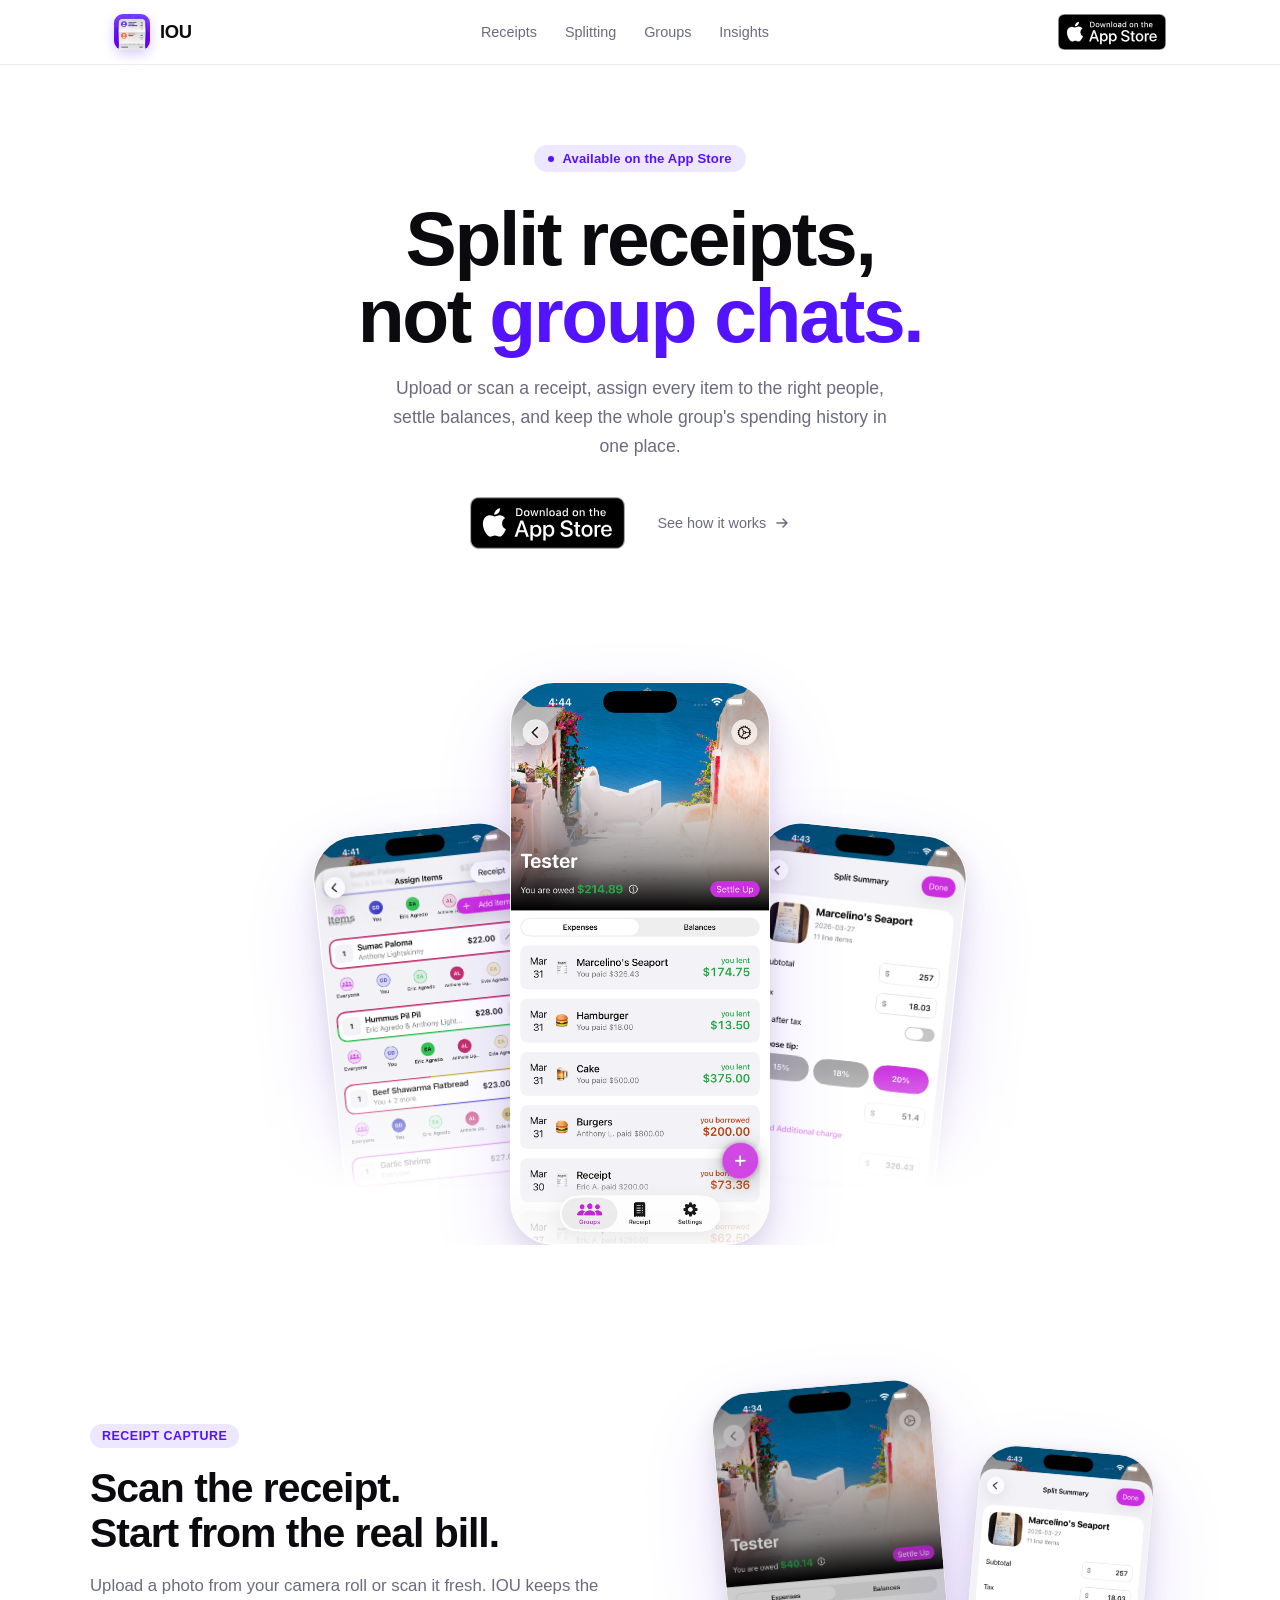
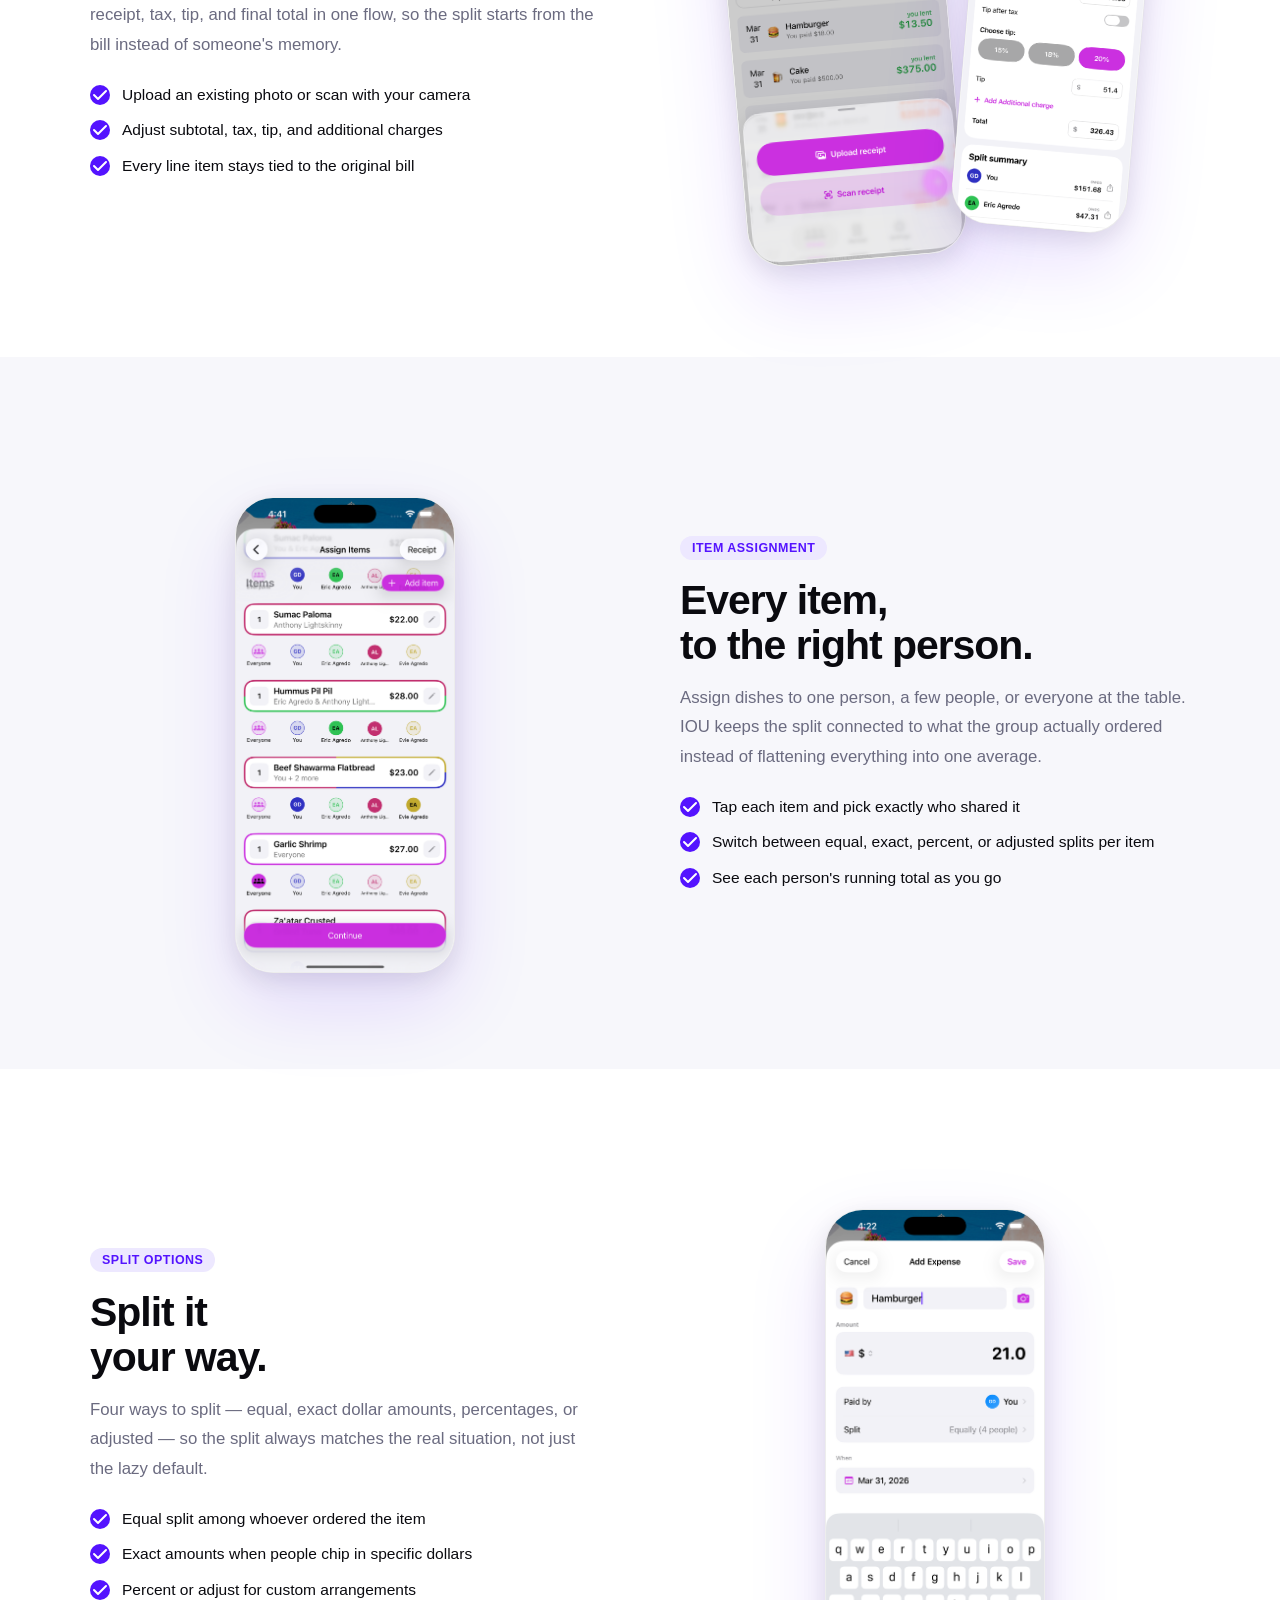
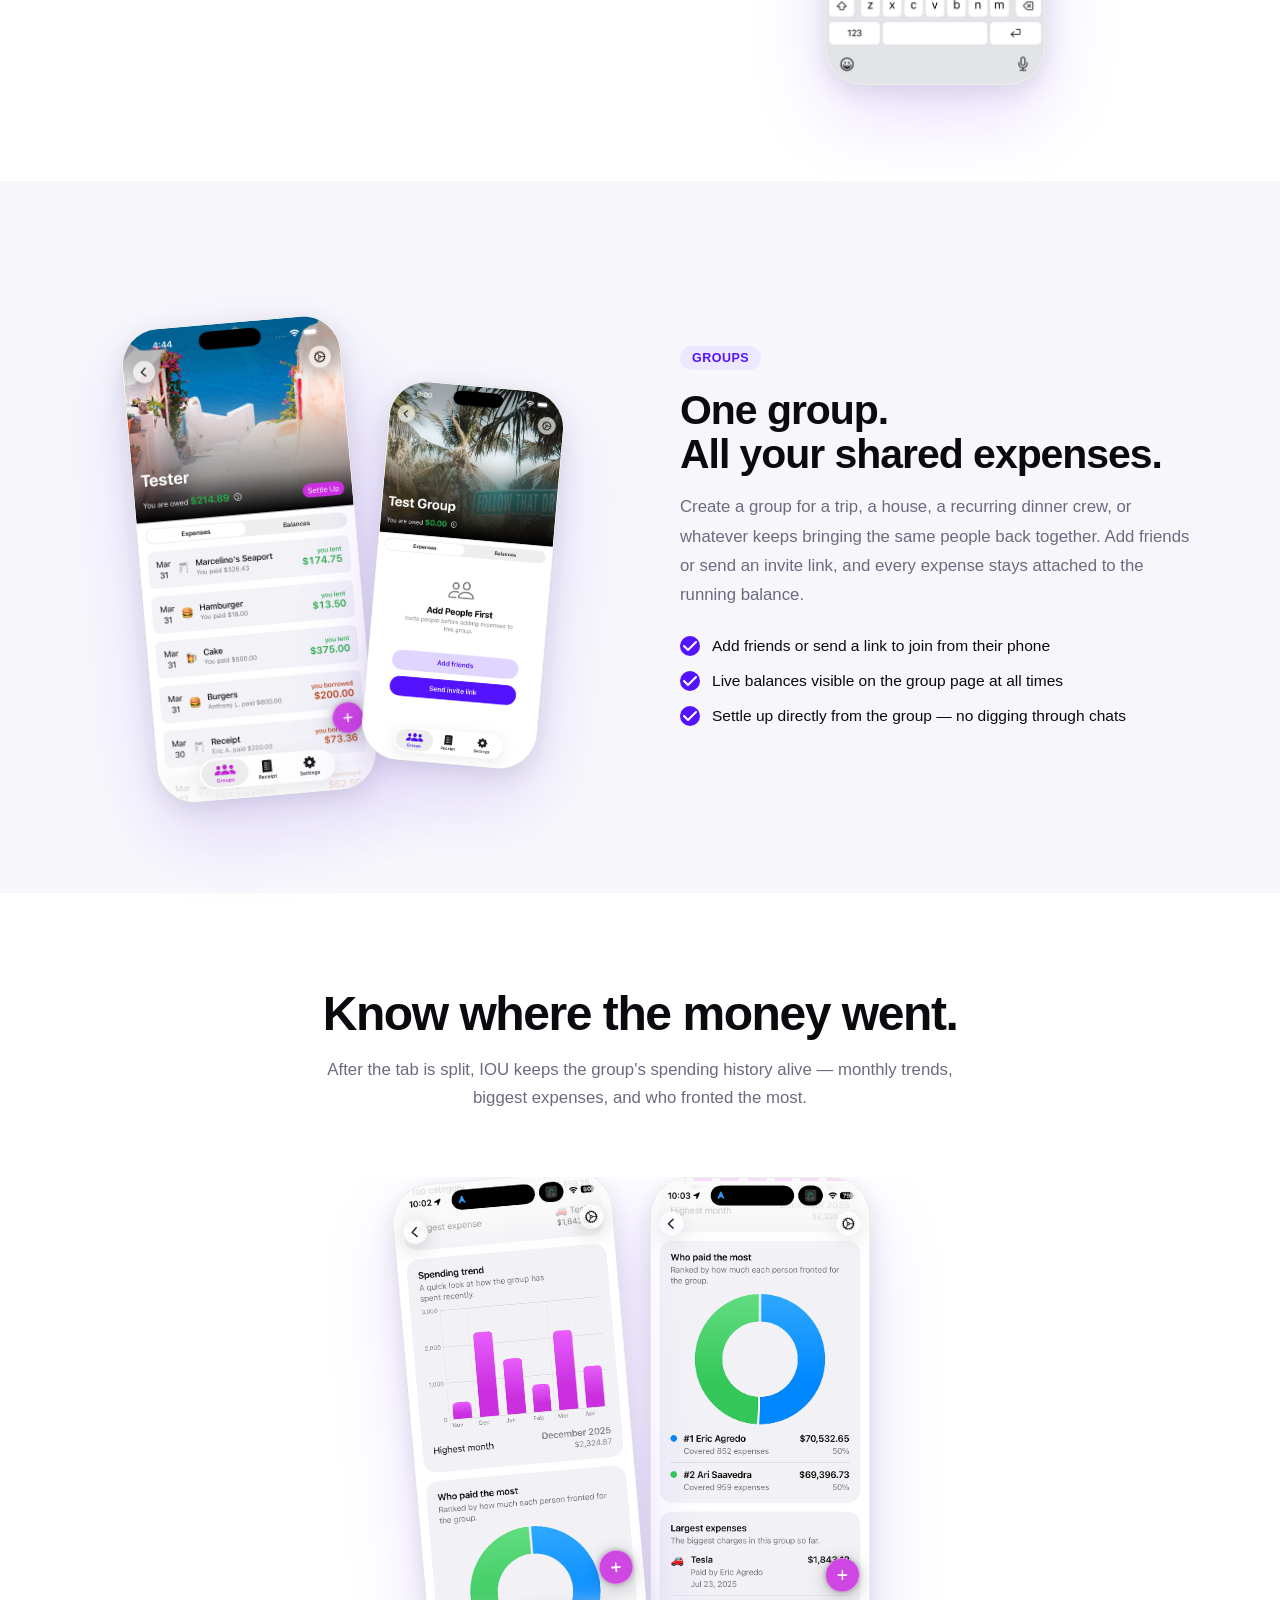
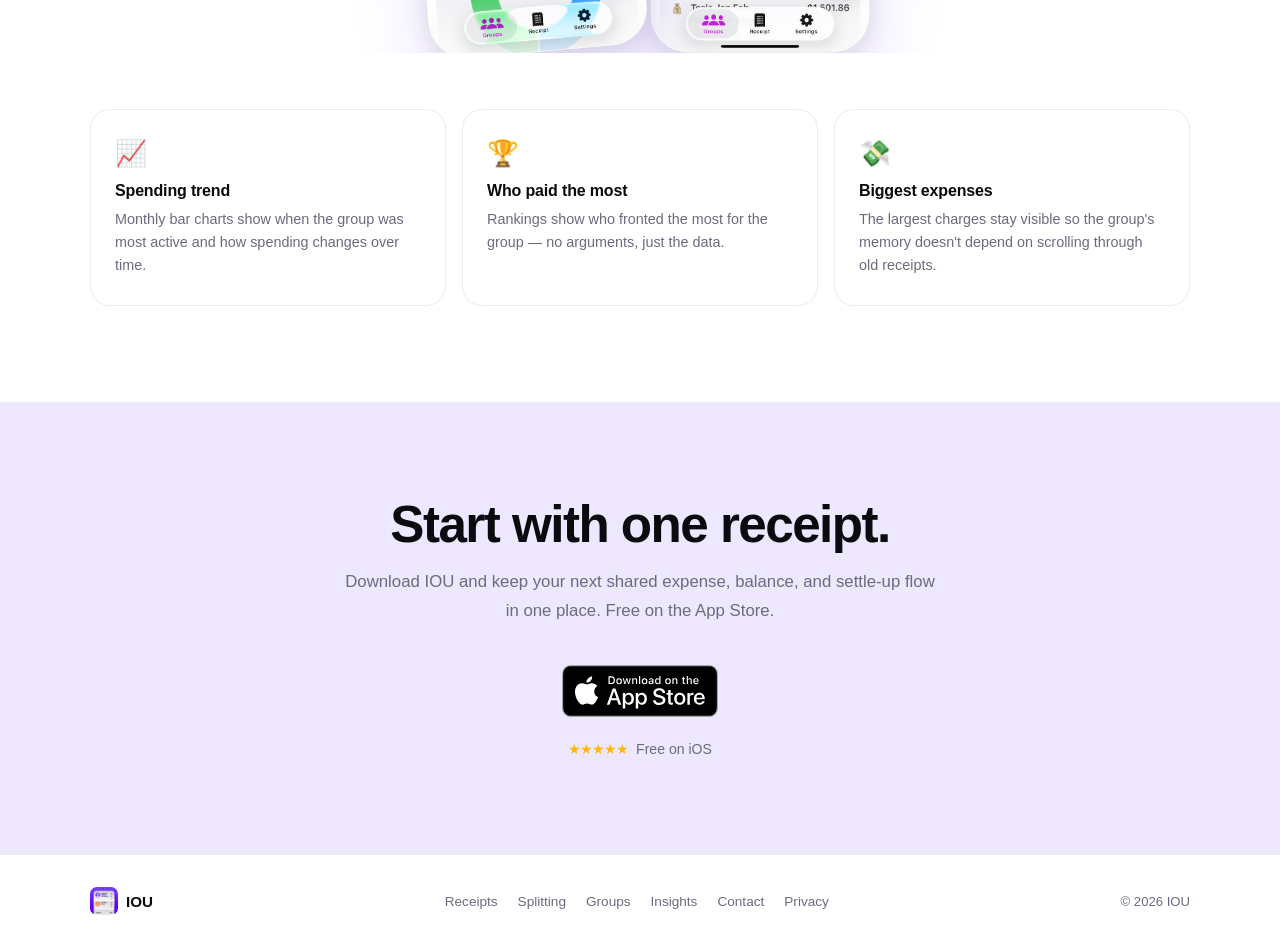
==== commit c3150580: "new homepage" ====
--- a/index.html
+++ b/index.html
@@ -1,448 +1,629 @@
 <!doctype html>
-<!--[if lt IE 7]>      <html class="no-js lt-ie9 lt-ie8 lt-ie7" lang=""> <![endif]-->
-<!--[if IE 7]>         <html class="no-js lt-ie9 lt-ie8" lang=""> <![endif]-->
-<!--[if IE 8]>         <html class="no-js lt-ie9" lang=""> <![endif]-->
-<!--[if gt IE 8]><!--> <html class="no-js" lang="en"> <!--<![endif]-->
-    <head>
-        <meta property="og:title" content="The Rock">
-        <meta property="og:image:secure_url" content=”https://splittab.app/img/iou_promo.png”>
-        <meta charset="utf-8">
-        <meta name="viewport" content="width=device-width, initial-scale=1">
-		<meta name="description" content="IOU Landing Page.">
-        <meta name="author" content="AlexaTheme">
-        <meta name="apple-itunes-app" content="app-id=XP5293KE77.com.agredo.iou.Clip, app-clip-bundle-id=com.agredo.iou.Clip, app-clip-display=card">
-
-        <title>IOU | Simplifying Tab Splitting </title>
-        
-		
-		
-		<!-- Font Awesome CSS -->
-        <link rel="stylesheet" href="css/font-awesome.min.css">
-        <!-- Themify Icons CSS -->
-        <link rel="stylesheet" href="css/themify-icons.css">
-        <!-- Elegant Font Icons CSS -->
-        <link rel="stylesheet" href="css/elegant-font-icons.css">
-        <!-- Elegant Line Icons CSS -->
-        <link rel="stylesheet" href="css/elegant-line-icons.css">
-		<!-- Bootstrap CSS -->
-        <link rel="stylesheet" href="css/bootstrap.min.css">
-        <!-- Slicknav CSS -->
-        <link rel="stylesheet" href="css/slicknav.min.css">
-        <!-- animate CSS -->
-        <link rel="stylesheet" href="css/animate.min.css">
-		<!-- OWL-Carousel CSS -->
-        <link rel="stylesheet" href="css/owl.carousel.css">
-        <!-- Swiper CSS -->
-        <link rel="stylesheet" href="css/swiper.min.css">
-		<!-- Main CSS -->
-        <link rel="stylesheet" href="css/main.css">
-		<!-- Responsive CSS -->
-        <link rel="stylesheet" href="css/responsive.css">
-
-        <script src="js/vendor/modernizr-2.8.3-respond-1.4.2.min.js"></script>
-    </head>
-    <body data-spy="scroll" data-target="#navmenu" data-offset="70">
-        <!--[if lt IE 8]>
-            <p class="browserupgrade">You are using an <strong>outdated</strong> browser. Please <a href="http://browsehappy.com/">upgrade your browser</a> to improve your experience.</p>
-        <![endif]-->
-        
-        <div id='preloader' >
-            <div class='loader' >
-                <div class="battery"></div>
-            </div>
-        </div><!-- Preloader -->
-        
-        <header id="header" class="header_section">
-            <div class="container">
-                <nav class="navbar">
-                    <a href="#" class="navbar-brand"><img src="img/logo.png" alt="IOU"></a>
-                    <div class="d-flex menu-wrap">
-                       <div id="navmenu" class="mainmenu">
-                           <ul class="nav">
-                                <li ><a data-scroll class="nav-link active" href="#home">Home <span class="sr-only">(current)</span></a></li>
-                                <li><a data-scroll class="nav-link" href="#privacy">Privacy Policy</a></li>
-                            </ul>
-                       </div>
-                    </div>
-                </nav>
-            </div>
-        </header> <!-- Header --> 
-		
-		<section id="home" class="hero_section gradiant padding">
-		    <div class="display-table">
-		        <div class="table-cell">
-		            <div class="container">
-		                <div class="hero_content">
-		                    <h1>IOU: Easily Split Your Tab</h1>
-		                    <p>IOU makes it much easier to split a tab with a group of friends. <br> Taking a picture of the receipt and calculating what everone owes is a thing of the past.</p>
-		                    <div class="download_btn">
-		                        <a href="#"><img src="img/downloadApple1.png" alt=""></a>
-		                    </div>
-		                </div>
-		            </div>
-		            <div class="hero_mockup d-none d-md-block"></div>
-		        </div>
-		    </div>
-		</section><!-- Hero Section -->
-        
-
-                <section id="privacy" class="screenshot_section bd-bottom padding">
-             <div class="container">
-                <div class="section_heading mb-40 align-center">
-               
-                    <p>
-                        <style>
-  [data-custom-class='body'], [data-custom-class='body'] * {
-          background: transparent !important;
-        }
-[data-custom-class='title'], [data-custom-class='title'] * {
-          font-family: Arial !important;
-font-size: 26px !important;
-color: #000000 !important;
-        }
-[data-custom-class='subtitle'], [data-custom-class='subtitle'] * {
-          font-family: Arial !important;
-color: #595959 !important;
-font-size: 14px !important;
-        }
-[data-custom-class='heading_1'], [data-custom-class='heading_1'] * {
-          font-family: Arial !important;
-font-size: 19px !important;
-color: #000000 !important;
-        }
-[data-custom-class='heading_2'], [data-custom-class='heading_2'] * {
-          font-family: Arial !important;
-font-size: 17px !important;
-color: #000000 !important;
-        }
-[data-custom-class='body_text'], [data-custom-class='body_text'] * {
-          color: #595959 !important;
-font-size: 14px !important;
-font-family: Arial !important;
-        }
-[data-custom-class='link'], [data-custom-class='link'] * {
-          color: #3030F1 !important;
-font-size: 14px !important;
-font-family: Arial !important;
-word-break: break-word !important;
-        }
-</style>
-
-      <div data-custom-class="body">
-      <div><strong><span style="font-size: 26px;"><span data-custom-class="title">PRIVACY NOTICE</span></span></strong></div><div><br></div><div><span style="color: rgb(127, 127, 127);"><strong><span style="font-size: 15px;"><span data-custom-class="subtitle">Last updated <bdt class="question">October 19, 2021</bdt></span></span></strong></span></div><div><br></div><div><br></div><div><br></div><div style="line-height: 1.5;"><span style="color: rgb(127, 127, 127);"><span style="color: rgb(89, 89, 89); font-size: 15px;"><span data-custom-class="body_text">Thank you for choosing to be part of our community at <bdt class="question">IOU: Easily Split Your Tab</bdt><span style="color: rgb(89, 89, 89);"><span data-custom-class="body_text"><bdt class="block-component"></bdt></span></span>, doing business as <span style="color: rgb(89, 89, 89);"><span data-custom-class="body_text"><bdt class="question">IOU</bdt><bdt class="statement-end-if-in-editor"></bdt></span></span> ("<span style="color: rgb(89, 89, 89);"><span data-custom-class="body_text"><bdt class="block-component"></bdt><bdt class="question"><strong>IOU</strong></bdt><bdt class="else-block"></span></bdt></span></span></span></span></span><span data-custom-class="body_text">," "<strong>we</strong>," "<strong>us</strong>," or "<strong>our</strong>"). We are committed to protecting your personal information and your right to privacy. If you have any questions or concerns about this privacy notice or our practices with regard to your personal information, please contact us at <bdt class="question">ericagredo@gmail.com</bdt>.</span></span></span></div><div style="line-height: 1.5;"><br></div><div style="line-height: 1.5;"><span style="font-size: 15px;"><span style="color: rgb(127, 127, 127);"><span data-custom-class="body_text">This privacy notice describes how we might use your information if you:</span></span></span><span style="font-size: 15px;"><span style="color: rgb(127, 127, 127);"><span data-custom-class="body_text"><span style="color: rgb(89, 89, 89);"><span data-custom-class="body_text"><bdt class="block-component"></bdt></span></span></span></span></span></span></span></span></li></ul><div><bdt class="block-component"><span style="font-size: 15px;"><span style="font-size: 15px;"><span style="color: rgb(127, 127, 127);"><span data-custom-class="body_text"><span style="color: rgb(89, 89, 89);"><span data-custom-class="body_text"><bdt class="block-component"></bdt></span></span></span></span></span></span></bdt></div><ul><li style="line-height: 1.5;"><span style="font-size: 15px; color: rgb(89, 89, 89);"><span style="font-size: 15px; color: rgb(89, 89, 89);"><span data-custom-class="body_text">Download and use our mobile application<bdt class="block-component"></bdt> — <bdt class="question">IOU: Easily Split Your Tab<span style="font-size: 15px; color: rgb(89, 89, 89);"><span style="font-size: 15px; color: rgb(89, 89, 89);"><span data-custom-class="body_text"><span style="font-size: 15px;"><span style="color: rgb(89, 89, 89);"><span data-custom-class="body_text"><span style="font-size: 15px;"><span style="color: rgb(89, 89, 89);"><bdt class="statement-end-if-in-editor"></bdt></span></span></span></span></span></span></span></span></bdt></span></span></span><span style="font-size: 15px; color: rgb(89, 89, 89);"><span style="font-size: 15px; color: rgb(89, 89, 89);"><span data-custom-class="body_text"><span style="font-size: 15px;"><span style="color: rgb(89, 89, 89);"><span data-custom-class="body_text"><span style="font-size: 15px;"><span style="color: rgb(89, 89, 89);"><bdt class="statement-end-if-in-editor"></bdt></span></span></span></span></span></span></span></span></li></ul><div><bdt class="block-component"><span style="font-size: 15px;"><span style="font-size: 15px;"><span style="color: rgb(127, 127, 127);"><span data-custom-class="body_text"><span style="color: rgb(89, 89, 89);"><span data-custom-class="body_text"><bdt class="block-component"></bdt></span></span></span></span></span></span></span></span></li></ul><div style="line-height: 1.5;"><span style="font-size: 15px;"><span style="color: rgb(127, 127, 127);"><span data-custom-class="body_text"><span style="color: rgb(89, 89, 89);"><span data-custom-class="body_text"><bdt class="block-component"></bdt></span></span></span></span></span></div><ul><li style="line-height: 1.5;"><span style="font-size: 15px; color: rgb(89, 89, 89);"><span style="font-size: 15px; color: rgb(89, 89, 89);"><span data-custom-class="body_text">Engage with us in other related ways ― including any sales, marketing, or events<span style="font-size: 15px;"><span style="color: rgb(89, 89, 89);"><span data-custom-class="body_text"><span style="font-size: 15px;"><span style="color: rgb(89, 89, 89);"><bdt class="statement-end-if-in-editor"></bdt></span></span></span></span></span></span></span></span></li></ul><div style="line-height: 1.5;"><span style="font-size: 15px;"><span style="color: rgb(127, 127, 127);"><span data-custom-class="body_text">In this privacy notice, if we refer to:</span></span></span><span style="font-size: 15px;"><span style="color: rgb(127, 127, 127);"><span data-custom-class="body_text"><span style="color: rgb(89, 89, 89);"><span data-custom-class="body_text"><bdt class="block-component"></bdt></span></span></span></span></span></span></span></span></li></ul><div><bdt class="block-component"><span style="font-size: 15px;"><span style="font-size: 15px;"><span style="color: rgb(127, 127, 127);"><span data-custom-class="body_text"><span style="color: rgb(89, 89, 89);"><span data-custom-class="body_text"><bdt class="block-component"></bdt></span></span></span></span></span></span></bdt></div><ul><li style="line-height: 1.5;"><span style="font-size: 15px; color: rgb(89, 89, 89);"><span style="font-size: 15px; color: rgb(89, 89, 89);"><span data-custom-class="body_text">"<strong>App</strong>," we are referring to any application of ours that references or links to this policy, including any listed above</span></span></span><span style="font-size: 15px; color: rgb(89, 89, 89);"><span style="font-size: 15px; color: rgb(89, 89, 89);"><span data-custom-class="body_text"><span style="font-size: 15px;"><span style="color: rgb(89, 89, 89);"><span data-custom-class="body_text"><span style="font-size: 15px;"><span style="color: rgb(89, 89, 89);"><bdt class="statement-end-if-in-editor"></bdt></span></span></span></span></span></span></span></span></li></ul><div><bdt class="block-component"><span style="font-size: 15px;"><span style="font-size: 15px;"><span style="color: rgb(127, 127, 127);"><span data-custom-class="body_text"><span style="color: rgb(89, 89, 89);"><span data-custom-class="body_text"><bdt class="block-component"></bdt></span></span></span></span></span></span></bdt></div><ul><li style="line-height: 1.5;"><span style="font-size: 15px; color: rgb(89, 89, 89);"><span style="font-size: 15px; color: rgb(89, 89, 89);"><span data-custom-class="body_text">"<strong>Services</strong>," we are referring to our<span style="font-size: 15px;"><span style="color: rgb(127, 127, 127);"><span data-custom-class="body_text"><span style="color: rgb(89, 89, 89);"><span data-custom-class="body_text"><bdt class="block-component"><bdt class="block-component"></bdt></bdt></span></span></span></span></span></span></span></span><span style="font-size: 15px;"><span style="color: rgb(127, 127, 127);"><span data-custom-class="body_text"> App,</span></span></span><span style="font-size: 15px; color: rgb(89, 89, 89);"><span style="font-size: 15px; color: rgb(89, 89, 89);"><span data-custom-class="body_text"><span style="font-size: 15px; color: rgb(89, 89, 89);"><span style="font-size: 15px; color: rgb(89, 89, 89);"><span data-custom-class="body_text"><span style="font-size: 15px;"><span style="color: rgb(89, 89, 89);"><span data-custom-class="body_text"><span style="font-size: 15px;"><span style="color: rgb(89, 89, 89);"><bdt class="statement-end-if-in-editor"><bdt class="statement-end-if-in-editor"></bdt></bdt></span></span></span></span></span></span></span></span></span></span></span><span style="font-size: 15px;"><span style="color: rgb(127, 127, 127);"><span data-custom-class="body_text"> and other related services, including any sales, marketing, or events<span style="font-size: 15px; color: rgb(89, 89, 89);"><span style="font-size: 15px; color: rgb(89, 89, 89);"><span data-custom-class="body_text"><span style="font-size: 15px;"><span style="color: rgb(89, 89, 89);"><span data-custom-class="body_text"><span style="font-size: 15px;"><span style="color: rgb(89, 89, 89);"><bdt class="statement-end-if-in-editor"></bdt></span></span></span></span></span></span></span></span></span></span></span></span></span></span></li></ul><div style="line-height: 1.5;"><span style="font-size: 15px;"><span style="color: rgb(127, 127, 127);"><span data-custom-class="body_text">The purpose of this privacy notice is to explain to you in the clearest way possible what information we collect, how we use it, and what rights you have in relation to it. If there are any terms in this privacy notice that you do not agree with, please discontinue use of our Services immediately.</span></span></span></div><div style="line-height: 1.5;"><br></div><div style="line-height: 1.5;"><span style="font-size: 15px;"><span style="color: rgb(127, 127, 127);"><span style="color: rgb(89, 89, 89);"><span data-custom-class="body_text"><strong>Please read this privacy notice carefully, as it will help you understand what we do with the information that we collect.</strong></span></span></span></span></div><div style="line-height: 1.5;"><br></div><div style="line-height: 1.5;"><span style="font-size: 15px;"><span style="color: rgb(127, 127, 127);"><span style="color: rgb(0, 0, 0);"><strong><span data-custom-class="heading_1">TABLE OF CONTENTS</span></strong></span></span></span></div><div style="line-height: 1.5;"><br></div><div style="line-height: 1.5;"><span style="font-size: 15px;"><a data-custom-class="link" href="#infocollect"><span style="color: rgb(89, 89, 89);">1. WHAT INFORMATION DO WE COLLECT?</span></a><span style="color: rgb(127, 127, 127);"><span style="color: rgb(89, 89, 89);"><span data-custom-class="body_text"><span style="color: rgb(89, 89, 89);"><bdt class="block-component"></bdt></span></span></span></span></span></span></div><div style="line-height: 1.5;"><span style="font-size: 15px;"><span style="color: rgb(89, 89, 89);"><a data-custom-class="link" href="#infoshare">2. WILL YOUR INFORMATION BE SHARED WITH ANYONE?</a></span><span style="color: rgb(127, 127, 127);"><span style="color: rgb(89, 89, 89);"><span data-custom-class="body_text"><span style="color: rgb(89, 89, 89);"><bdt class="block-component"></bdt></span><bdt class="block-component"></bdt></span></span></span></span></span><span style="font-size: 15px;"><span style="color: rgb(127, 127, 127);"><span style="color: rgb(89, 89, 89);"><span data-custom-class="body_text"><span style="color: rgb(89, 89, 89);"><span style="color: rgb(89, 89, 89);"><span style="color: rgb(89, 89, 89);"><bdt class="block-component"></bdt></span></span><bdt class="block-component"></bdt><bdt class="block-component"></bdt></span></span></span></span></span></div><div style="line-height: 1.5;"><span style="font-size: 15px;"><a data-custom-class="link" href="#inforetain"><span style="color: rgb(89, 89, 89);">3. HOW LONG DO WE KEEP YOUR INFORMATION?</span></a><span style="color: rgb(127, 127, 127);"><span style="color: rgb(89, 89, 89);"><span data-custom-class="body_text"><span style="color: rgb(89, 89, 89);"><span style="color: rgb(89, 89, 89);"><bdt class="block-component"></bdt></span></span></span></span></span></span></div><div style="line-height: 1.5;"><span style="font-size: 15px;"><a data-custom-class="link" href="#infosafe"><span style="color: rgb(89, 89, 89);">4. HOW DO WE KEEP YOUR INFORMATION SAFE?</span></a><span style="color: rgb(127, 127, 127);"><span style="color: rgb(89, 89, 89);"><span data-custom-class="body_text"><span style="color: rgb(89, 89, 89);"><bdt class="statement-end-if-in-editor"></bdt><bdt class="block-component"></bdt></span></span></span></span></span></div><div style="line-height: 1.5;"><span style="font-size: 15px;"><span style="color: rgb(89, 89, 89);"><a data-custom-class="link" href="#privacyrights">5. WHAT ARE YOUR PRIVACY RIGHTS?</a></span></span></div><div style="line-height: 1.5;"><span style="font-size: 15px;"><a data-custom-class="link" href="#DNT"><span style="color: rgb(89, 89, 89);">6. CONTROLS FOR DO-NOT-TRACK FEATURES</span></a></span></div><div style="line-height: 1.5;"><span style="font-size: 15px;"><a data-custom-class="link" href="#caresidents"><span style="color: rgb(89, 89, 89);">7. DO CALIFORNIA RESIDENTS HAVE SPECIFIC PRIVACY RIGHTS?</span></a></span></div><div style="line-height: 1.5;"><span style="font-size: 15px;"><a data-custom-class="link" href="#policyupdates"><span style="color: rgb(89, 89, 89);">8. DO WE MAKE UPDATES TO THIS NOTICE?</span></a></span></div><div style="line-height: 1.5;"><a data-custom-class="link" href="#contact"><span style="color: rgb(89, 89, 89); font-size: 15px;">9. HOW CAN YOU CONTACT US ABOUT THIS NOTICE?</span></a></div><div style="line-height: 1.5;"><a data-custom-class="link" href="#request"><span style="color: rgb(89, 89, 89);">10. HOW CAN YOU REVIEW, UPDATE OR DELETE THE DATA WE COLLECT FROM YOU?</span></a></div><div style="line-height: 1.5;"><br></div><div id="infocollect" style="line-height: 1.5;"><span style="color: rgb(127, 127, 127);"><span style="color: rgb(89, 89, 89); font-size: 15px;"><span style="font-size: 15px; color: rgb(89, 89, 89);"><span style="font-size: 15px; color: rgb(89, 89, 89);"><span id="control" style="color: rgb(0, 0, 0);"><strong><span data-custom-class="heading_1">1. WHAT INFORMATION DO WE COLLECT?</span></strong></span></span></span></span></span></div><div style="line-height: 1.5;"><br></div><div style="line-height: 1.5;"><span data-custom-class="heading_2" style="color: rgb(0, 0, 0);"><span style="font-size: 15px;"><strong>Personal information you disclose to us</strong></span></span></div><div><div><br></div><div style="line-height: 1.5;"><span style="color: rgb(127, 127, 127);"><span style="color: rgb(89, 89, 89); font-size: 15px;"><span data-custom-class="body_text"><span style="font-size: 15px; color: rgb(89, 89, 89);"><span style="font-size: 15px; color: rgb(89, 89, 89);"><span data-custom-class="body_text"><strong><em>In Short: </em></strong></span></span></span></span><span data-custom-class="body_text"><span style="font-size: 15px; color: rgb(89, 89, 89);"><span style="font-size: 15px; color: rgb(89, 89, 89);"><span data-custom-class="body_text"><strong><em> </em></strong><em>We collect personal information that you provide to us.</em></span></span></span></span></span></span></div></div><div style="line-height: 1.5;"><br></div><div style="line-height: 1.5;"><span style="font-size: 15px; color: rgb(89, 89, 89);"><span style="font-size: 15px; color: rgb(89, 89, 89);"><span data-custom-class="body_text">We collect personal information that you voluntarily provide to us when you <span style="font-size: 15px;"><bdt class="block-component"></bdt></span></span><span data-custom-class="body_text">express an interest in obtaining information about us or our products and Services, when you participate in activities on the <span style="font-size: 15px; color: rgb(89, 89, 89);"><span style="font-size: 15px; color: rgb(89, 89, 89);"><span style="font-size: 15px;"><span data-custom-class="body_text"><bdt class="block-component"></bdt>App</span><bdt class="statement-end-if-in-editor"><span data-custom-class="body_text"></span></bdt></span></span></span><bdt class="block-component"></bdt></span></span><span data-custom-class="body_text"> or otherwise when you contact us.</span></span></span></div><div style="line-height: 1.5;"><br></div><div style="line-height: 1.5;"><span style="font-size: 15px; color: rgb(89, 89, 89);"><span style="font-size: 15px; color: rgb(89, 89, 89);"><span data-custom-class="body_text">The personal information that we collect depends on the context of your interactions with us and the <span style="font-size: 15px; color: rgb(89, 89, 89);"><span style="font-size: 15px; color: rgb(89, 89, 89);"><span style="font-size: 15px;"><span data-custom-class="body_text"><span style="font-size: 15px; color: rgb(89, 89, 89);"><span style="font-size: 15px; color: rgb(89, 89, 89);"><span style="font-size: 15px;"><span data-custom-class="body_text"><bdt class="block-component"></bdt>App</span><bdt class="statement-end-if-in-editor"><span data-custom-class="body_text"></span></bdt></span></span></span></span></span></span></span><span style="font-size: 15px;">, the choices you make and the products and features you use. The personal information we collect may include the following:<bdt class="block-component"></bdt><bdt class="block-component"><bdt class="block-component"></bdt></bdt></span></span></span></span></div><div style="line-height: 1.5;"><br></div><div style="line-height: 1.5;"><span style="font-size: 15px; color: rgb(89, 89, 89);"><span style="font-size: 15px; color: rgb(89, 89, 89);"><span data-custom-class="body_text">All personal information that you provide to us must be true, complete and accurate, and you must notify us of any changes to such personal information.<bdt class="block-component"></bdt><span data-custom-class="body_text"><span style="font-size: 15px;"><bdt class="statement-end-if-in-editor"><bdt class="statement-end-if-in-editor"><span style="font-size: 15px;"><span data-custom-class="body_text"><span style="font-size: 15px;"><span data-custom-class="body_text"><bdt class="statement-end-if-in-editor"><bdt class="statement-end-if-in-editor"><bdt class="block-component"></bdt></bdt></bdt></span></span></span></span></bdt></bdt></span></span></bdt></span></span></span></div><div style="line-height: 1.5;"><br></div><div style="line-height: 1.5;"><span data-custom-class="heading_2" style="color: rgb(0, 0, 0);"><span style="font-size: 15px;"><strong>Information collected through our App</strong></span></span></div><div><div><br></div><div style="line-height: 1.5;"><span style="color: rgb(127, 127, 127);"><span style="color: rgb(89, 89, 89); font-size: 15px;"><span data-custom-class="body_text"><span style="font-size: 15px; color: rgb(89, 89, 89);"><span style="font-size: 15px; color: rgb(89, 89, 89);"><span data-custom-class="body_text"><strong><em>In Short: </em></strong></span></span></span></span><span data-custom-class="body_text"><span style="font-size: 15px; color: rgb(89, 89, 89);"><span style="font-size: 15px; color: rgb(89, 89, 89);"><span data-custom-class="body_text"><strong><em> </em></strong><em>We collect information regarding your<span data-custom-class="body_text" style="font-size: 15px;"><bdt class="block-component"></bdt><bdt class="block-component"></bdt> mobile device,<bdt class="statement-end-if-in-editor"></bdt><bdt class="block-component"><bdt class="block-component"></bdt></span> when you use our App.</em></span></span></span></span></span></span></div></div><div style="line-height: 1.5;"><br></div><div style="line-height: 1.5;"><span style="font-size: 15px; color: rgb(89, 89, 89);"><span style="font-size: 15px; color: rgb(89, 89, 89);"><span data-custom-class="body_text">If you use our App, we also collect the following information:<bdt class="block-component"></bdt></span></span></span></span></span></span></span></span></li></ul><div><bdt class="block-component"><span style="font-size: 15px;"></span></bdt></div><ul><li style="line-height: 1.5;"><span style="font-size: 15px; color: rgb(89, 89, 89);"><span style="font-size: 15px; color: rgb(89, 89, 89);"><span data-custom-class="body_text"><em>Mobile Device Access.</em> We may request access or permission to certain features from your mobile device, including your mobile device's <span style="font-size: 15px;"><span style="color: rgb(89, 89, 89);"><span data-custom-class="body_text"><span style="font-size: 15px;"><span style="color: rgb(89, 89, 89);"><span data-custom-class="body_text"><span style="color: rgb(89, 89, 89);"><span style="font-size: 15px;"><span data-custom-class="body_text"><bdt class="forloop-component"></bdt><bdt class="question">camera</bdt>, <bdt class="forloop-component"></bdt></span></span></span></span></span></span></span></span></span> and other features. If you wish to change our access or permissions, you may do so in your device's settings.<span style="font-size: 15px;"><span style="color: rgb(89, 89, 89);"><span data-custom-class="body_text"><span style="font-size: 15px;"><span style="color: rgb(89, 89, 89);"><bdt class="statement-end-if-in-editor"></bdt></span></span></span></span></span></span></span></span></li></ul><div><bdt class="block-component"><span style="font-size: 15px;"></bdt></span></span></span></span></span></span></span></span></li></ul><div><bdt class="block-component"><span style="font-size: 15px;"></bdt></span></span></span></span></span></span></span></span></li></ul><div><bdt class="block-component"><span style="font-size: 15px;"><bdt class="block-component"></bdt></span></span></span></span></span></span></span></span></span></span></span></span></li></ul><div style="line-height: 1.5;"><span style="font-size: 15px; color: rgb(89, 89, 89);"><span style="font-size: 15px; color: rgb(89, 89, 89);"><span data-custom-class="body_text">This information is primarily needed to maintain the security and operation of our App, for troubleshooting and for our internal analytics and reporting purposes.<span style="font-size: 15px;"><span data-custom-class="body_text"><span style="font-size: 15px;"><span data-custom-class="body_text"><bdt class="statement-end-if-in-editor"><bdt class="statement-end-if-in-editor"></bdt></bdt></span></span></span></span><span style="color: rgb(89, 89, 89); font-size: 15px;"><span data-custom-class="body_text"><span style="color: rgb(89, 89, 89); font-size: 15px;"><span data-custom-class="body_text"><bdt class="statement-end-if-in-editor"><bdt class="block-component"></bdt></bdt></span></span></span></span></bdt></span></span><bdt class="block-component"></span></bdt></div><div style="line-height: 1.5;"><br></div><div id="infoshare" style="line-height: 1.5;"><span style="color: rgb(127, 127, 127);"><span style="color: rgb(89, 89, 89); font-size: 15px;"><span style="font-size: 15px; color: rgb(89, 89, 89);"><span style="font-size: 15px; color: rgb(89, 89, 89);"><span id="control" style="color: rgb(0, 0, 0);"><strong><span data-custom-class="heading_1">2. WILL YOUR INFORMATION BE SHARED WITH ANYONE?</span></strong></span></span></span></span></span></div><div style="line-height: 1.5;"><br></div><div style="line-height: 1.5;"><span style="font-size: 15px; color: rgb(89, 89, 89);"><span style="font-size: 15px; color: rgb(89, 89, 89);"><span data-custom-class="body_text"><strong><em>In Short:</em></strong><em>  We only share information with your consent, to comply with laws, to provide you with services, to protect your rights, or to fulfill business obligations.</em></span></span></span></div><div style="line-height: 1.5;"><br></div><div style="line-height: 1.5;"><span style="font-size: 15px; color: rgb(89, 89, 89);"><span style="font-size: 15px; color: rgb(89, 89, 89);"><span data-custom-class="body_text">We may process or share your data that we hold based on the following legal basis:<bdt class="block-component"></bdt></span></span></span></div><ul><li style="line-height: 1.5;"><span style="font-size: 15px; color: rgb(89, 89, 89);"><span style="font-size: 15px; color: rgb(89, 89, 89);"><span data-custom-class="body_text"><strong>Consent:</strong> We may process your data if you have given us specific consent to use your personal information for a specific purpose.<span style="font-size: 15px; color: rgb(89, 89, 89);"><span style="font-size: 15px; color: rgb(89, 89, 89);"><span data-custom-class="body_text"><bdt class="statement-end-if-in-editor"></bdt></span></span></span></span></span></span></li></ul><div><span style="font-size: 15px; color: rgb(89, 89, 89);"><span style="font-size: 15px; color: rgb(89, 89, 89);"><span data-custom-class="body_text"><span style="font-size: 15px; color: rgb(89, 89, 89);"><span style="font-size: 15px; color: rgb(89, 89, 89);"><span data-custom-class="body_text"><bdt class="statement-end-if-in-editor"><span style="font-size: 15px; color: rgb(89, 89, 89);"><span style="font-size: 15px; color: rgb(89, 89, 89);"><span data-custom-class="body_text"><bdt class="block-component"></bdt></span></span></span></bdt></span></span></span></span></span></span></div><ul><li style="line-height: 1.5;"><span style="font-size: 15px; color: rgb(89, 89, 89);"><span style="font-size: 15px; color: rgb(89, 89, 89);"><span data-custom-class="body_text"><strong>Legitimate Interests:</strong> We may process your data when it is reasonably necessary to achieve our legitimate business interests.<span style="font-size: 15px; color: rgb(89, 89, 89);"><span style="font-size: 15px; color: rgb(89, 89, 89);"><span data-custom-class="body_text"><span style="font-size: 15px; color: rgb(89, 89, 89);"><span style="font-size: 15px; color: rgb(89, 89, 89);"><span data-custom-class="body_text"><bdt class="statement-end-if-in-editor"></bdt></span></span></span></span></span></span></span></span></span></li></ul><div><span style="font-size: 15px; color: rgb(89, 89, 89);"><span style="font-size: 15px; color: rgb(89, 89, 89);"><span data-custom-class="body_text"><span style="font-size: 15px; color: rgb(89, 89, 89);"><span style="font-size: 15px; color: rgb(89, 89, 89);"><span data-custom-class="body_text"><bdt class="block-component"></bdt></span></span></span></span></span></span></div><ul><li style="line-height: 1.5;"><span style="font-size: 15px; color: rgb(89, 89, 89);"><span style="font-size: 15px; color: rgb(89, 89, 89);"><span data-custom-class="body_text"><strong>Performance of a Contract:</strong> Where we have entered into a contract with you, we may process your personal information to fulfill the terms of our contract.<span style="font-size: 15px; color: rgb(89, 89, 89);"><span style="font-size: 15px; color: rgb(89, 89, 89);"><span data-custom-class="body_text"><span style="font-size: 15px; color: rgb(89, 89, 89);"><span style="font-size: 15px; color: rgb(89, 89, 89);"><span data-custom-class="body_text"><bdt class="statement-end-if-in-editor"></bdt></span></span></span></span></span></span></span></span></span></li></ul><div><span style="font-size: 15px; color: rgb(89, 89, 89);"><span style="font-size: 15px; color: rgb(89, 89, 89);"><span data-custom-class="body_text"><span style="font-size: 15px; color: rgb(89, 89, 89);"><span style="font-size: 15px; color: rgb(89, 89, 89);"><span data-custom-class="body_text"><bdt class="block-component"></bdt></span></span></span></span></span></span></div><ul><li style="line-height: 1.5;"><span style="font-size: 15px; color: rgb(89, 89, 89);"><span style="font-size: 15px; color: rgb(89, 89, 89);"><span data-custom-class="body_text"><strong>Legal Obligations:</strong> We may disclose your information where we are legally required to do so in order to comply with applicable law, governmental requests, a judicial proceeding, court order, or legal process, such as in response to a court order or a subpoena (including in response to public authorities to meet national security or law enforcement requirements).<span style="font-size: 15px; color: rgb(89, 89, 89);"><span style="font-size: 15px; color: rgb(89, 89, 89);"><span data-custom-class="body_text"><span style="font-size: 15px; color: rgb(89, 89, 89);"><span style="font-size: 15px; color: rgb(89, 89, 89);"><span data-custom-class="body_text"><bdt class="statement-end-if-in-editor"></bdt></span></span></span></span></span></span></span></span></span></li></ul><div><span style="font-size: 15px; color: rgb(89, 89, 89);"><span style="font-size: 15px; color: rgb(89, 89, 89);"><span data-custom-class="body_text"><span style="font-size: 15px; color: rgb(89, 89, 89);"><span style="font-size: 15px; color: rgb(89, 89, 89);"><span data-custom-class="body_text"><bdt class="block-component"></bdt></span></span></span></span></span></span></div><ul><li style="line-height: 1.5;"><span style="font-size: 15px; color: rgb(89, 89, 89);"><span style="font-size: 15px; color: rgb(89, 89, 89);"><span data-custom-class="body_text"><strong>Vital Interests:</strong> We may disclose your information where we believe it is necessary to investigate, prevent, or take action regarding potential violations of our policies, suspected fraud, situations involving potential threats to the safety of any person and illegal activities, or as evidence in litigation in which we are involved.<span style="font-size: 15px; color: rgb(89, 89, 89);"><span style="font-size: 15px; color: rgb(89, 89, 89);"><span data-custom-class="body_text"><span style="font-size: 15px; color: rgb(89, 89, 89);"><span style="font-size: 15px; color: rgb(89, 89, 89);"><span data-custom-class="body_text"><bdt class="statement-end-if-in-editor"></bdt></span></span></span></span></span></span></span></span></span></li></ul><div style="line-height: 1.5;"><span style="font-size: 15px; color: rgb(89, 89, 89);"><span style="font-size: 15px; color: rgb(89, 89, 89);"><span data-custom-class="body_text">More specifically, we may need to process your data or share your personal information in the following situations:</span></span></span></div><ul><li style="line-height: 1.5;"><span style="font-size: 15px; color: rgb(89, 89, 89);"><span style="font-size: 15px; color: rgb(89, 89, 89);"><span data-custom-class="body_text"><strong>Business Transfers.</strong> We may share or transfer your information in connection with, or during negotiations of, any merger, sale of company assets, financing, or acquisition of all or a portion of our business to another company.</span></span></span></li></ul><div><span style="font-size: 15px; color: rgb(89, 89, 89);"><span style="font-size: 15px; color: rgb(89, 89, 89);"><span data-custom-class="body_text"><span style="font-size: 15px; color: rgb(89, 89, 89);"><span style="font-size: 15px; color: rgb(89, 89, 89);"><span data-custom-class="body_text"><bdt class="block-component"></bdt></span></span></span></span></span></span></span></span></span></li></ul><div><span style="font-size: 15px;"><span style="color: rgb(89, 89, 89);"><span data-custom-class="body_text"><bdt class="block-component"></bdt></span></span></span></span></span></span></span></span></li></ul><div><span style="font-size: 15px;"><span style="color: rgb(89, 89, 89);"><span data-custom-class="body_text"><bdt class="block-component"></bdt></span></span></span></span></span></bdt></span></span></span></span></span></span></span></span></li></ul><div><span style="font-size: 15px;"><span style="color: rgb(89, 89, 89);"><span style="font-size: 15px;"><span style="color: rgb(89, 89, 89);"><span data-custom-class="body_text"><bdt class="block-component"></bdt></span></span></span></span></span></span></span></span></li></ul><div><span style="font-size: 15px;"><span style="color: rgb(89, 89, 89);"><span data-custom-class="body_text"><bdt class="block-component"></bdt></span></span></span></span></span></li></ul><div><span style="font-size: 15px;"><span style="color: rgb(89, 89, 89);"><span data-custom-class="body_text"><bdt class="block-component"></bdt></span></span></span></span></span></span></span></span></li></ul><div><span style="font-size: 15px;"><span style="color: rgb(89, 89, 89);"><span style="font-size: 15px;"><span data-custom-class="body_text"><bdt class="block-component"></bdt></span><span style="color: rgb(89, 89, 89);"><bdt class="block-component"><span data-custom-class="body_text"></bdt></span></span></span></span></span></span></span><span data-custom-class="body_text"><span style="font-size: 15px;"><span style="color: rgb(89, 89, 89);"><span data-custom-class="body_text"><span style="font-size: 15px;"><span style="color: rgb(89, 89, 89);"><span data-custom-class="body_text"><bdt class="statement-end-if-in-editor"></bdt></span></span></span></span></span></span></span></span></span></span></span></span></li></ul><div style="line-height: 1.5;"><span style="color: rgb(89, 89, 89);"><bdt class="block-component"></bdt></span></div><div><span style="color: rgb(89, 89, 89); font-size: 15px;"><span style="font-size: 15px;"><span style="color: rgb(89, 89, 89);"><span style="font-size: 15px;"><span style="color: rgb(89, 89, 89);"><bdt class="block-component"><span data-custom-class="heading_1"></bdt></span></span></span></span></span></span></span></span></span></span><span style="font-size: 15px; color: rgb(89, 89, 89);"><span style="font-size: 15px; color: rgb(89, 89, 89);"><span data-custom-class="body_text"><span style="color: rgb(89, 89, 89); font-size: 15px;"><span style="color: rgb(89, 89, 89); font-size: 15px;"><span style="color: rgb(89, 89, 89); font-size: 15px;"><span style="font-size: 15px;"><span style="color: rgb(89, 89, 89);"><span style="font-size: 15px;"><span style="color: rgb(89, 89, 89);"><span data-custom-class="body_text"><bdt class="block-component"></bdt></span><bdt class="block-component"><span data-custom-class="body_text"><bdt class="block-component"><span style="color: rgb(89, 89, 89); font-size: 15px;"><span style="color: rgb(89, 89, 89); font-size: 15px;"><span style="color: rgb(89, 89, 89); font-size: 15px;"><span style="color: rgb(89, 89, 89); font-size: 15px;"><span style="color: rgb(89, 89, 89); font-size: 15px;"><span style="font-size: 15px;"><span style="color: rgb(89, 89, 89);"><span style="font-size: 15px;"><span style="color: rgb(89, 89, 89);"><span data-custom-class="body_text"><bdt class="block-component"></span></bdt></span></span></span></span></span></span></span></span></span></span></span></div><div style="line-height: 1.5;"><br></div><div id="inforetain" style="line-height: 1.5;"><span style="color: rgb(127, 127, 127);"><span style="color: rgb(89, 89, 89); font-size: 15px;"><span style="font-size: 15px; color: rgb(89, 89, 89);"><span style="font-size: 15px; color: rgb(89, 89, 89);"><span id="control" style="color: rgb(0, 0, 0);"><strong><span data-custom-class="heading_1">3. HOW LONG DO WE KEEP YOUR INFORMATION?</span></strong></span></span></span></span></span></div><div style="line-height: 1.5;"><br></div><div style="line-height: 1.5;"><span style="font-size: 15px; color: rgb(89, 89, 89);"><span style="font-size: 15px; color: rgb(89, 89, 89);"><span data-custom-class="body_text"><strong><em>In Short: </em></strong><em> We keep your information for as long as necessary to fulfill the purposes outlined in this privacy notice unless otherwise required by law.</em></span></span></span></div><div style="line-height: 1.5;"><br></div><div style="line-height: 1.5;"><span style="font-size: 15px; color: rgb(89, 89, 89);"><span style="font-size: 15px; color: rgb(89, 89, 89);"><span data-custom-class="body_text">We will only keep your personal information for as long as it is necessary for the purposes set out in this privacy notice, unless a longer retention period is required or permitted by law (such as tax, accounting or other legal requirements). No purpose in this notice will require us keeping your personal information for longer than <span style="font-size: 15px;"><span style="color: rgb(89, 89, 89);"><span data-custom-class="body_text"><bdt class="block-component"></bdt><bdt class="question">__________</bdt><bdt class="statement-end-if-in-editor"></bdt></span></span></span>.</span></span></span></div><div style="line-height: 1.5;"><br></div><div style="line-height: 1.5;"><span style="font-size: 15px; color: rgb(89, 89, 89);"><span style="font-size: 15px; color: rgb(89, 89, 89);"><span data-custom-class="body_text">When we have no ongoing legitimate business need to process your personal information, we will either delete or anonymize such information, or, if this is not possible (for example, because your personal information has been stored in backup archives), then we will securely store your personal information and isolate it from any further processing until deletion is possible.<span style="color: rgb(89, 89, 89);"><bdt class="block-component"></bdt></span></span></span></span></div><div style="line-height: 1.5;"><br></div><div id="infosafe" style="line-height: 1.5;"><span style="color: rgb(127, 127, 127);"><span style="color: rgb(89, 89, 89); font-size: 15px;"><span style="font-size: 15px; color: rgb(89, 89, 89);"><span style="font-size: 15px; color: rgb(89, 89, 89);"><span id="control" style="color: rgb(0, 0, 0);"><strong><span data-custom-class="heading_1">4. HOW DO WE KEEP YOUR INFORMATION SAFE?</span></strong></span></span></span></span></span></div><div style="line-height: 1.5;"><br></div><div style="line-height: 1.5;"><span style="font-size: 15px; color: rgb(89, 89, 89);"><span style="font-size: 15px; color: rgb(89, 89, 89);"><span data-custom-class="body_text"><strong><em>In Short: </em></strong><em> We aim to protect your personal information through a system of organizational and technical security measures.</em></span></span></span></div><div style="line-height: 1.5;"><br></div><div style="line-height: 1.5;"><span style="font-size: 15px; color: rgb(89, 89, 89);"><span style="font-size: 15px; color: rgb(89, 89, 89);"><span data-custom-class="body_text">We have implemented appropriate technical and organizational security measures designed to protect the security of any personal information we process. However, despite our safeguards and efforts to secure your information, no electronic transmission over the Internet or information storage technology can be guaranteed to be 100% secure, so we cannot promise or guarantee that hackers, cybercriminals, or other unauthorized third parties will not be able to defeat our security, and improperly collect, access, steal, or modify your information. Although we will do our best to protect your personal information, transmission of personal information to and from our <span style="font-size: 15px; color: rgb(89, 89, 89);"><span style="font-size: 15px; color: rgb(89, 89, 89);"><span style="font-size: 15px;"><span data-custom-class="body_text"><span style="font-size: 15px; color: rgb(89, 89, 89);"><span style="font-size: 15px; color: rgb(89, 89, 89);"><span style="font-size: 15px;"><span data-custom-class="body_text"><bdt class="block-component"></bdt>App</span><bdt class="statement-end-if-in-editor"><span data-custom-class="body_text"></span></bdt></span></span></span></span></span></span></span> is at your own risk. You should only access the <span style="font-size: 15px; color: rgb(89, 89, 89);"><span style="font-size: 15px; color: rgb(89, 89, 89);"><span style="font-size: 15px;"><span data-custom-class="body_text"><span style="font-size: 15px; color: rgb(89, 89, 89);"><span style="font-size: 15px; color: rgb(89, 89, 89);"><span style="font-size: 15px;"><span data-custom-class="body_text"><bdt class="block-component"></bdt>App</span><bdt class="statement-end-if-in-editor"><span data-custom-class="body_text"></span></bdt></span></span></span></span></span></span></span> within a secure environment.<span style="color: rgb(89, 89, 89);"><bdt class="statement-end-if-in-editor"></bdt></span><span style="color: rgb(89, 89, 89); font-size: 15px;"><span data-custom-class="body_text"><bdt class="block-component"></bdt></span></span></span></span></span></span></div><div style="line-height: 1.5;"><br></div><div id="privacyrights" style="line-height: 1.5;"><span style="color: rgb(127, 127, 127);"><span style="color: rgb(89, 89, 89); font-size: 15px;"><span style="font-size: 15px; color: rgb(89, 89, 89);"><span style="font-size: 15px; color: rgb(89, 89, 89);"><span id="control" style="color: rgb(0, 0, 0);"><strong><span data-custom-class="heading_1">5. WHAT ARE YOUR PRIVACY RIGHTS?</span></strong></span></span></span></span></span></div><div style="line-height: 1.5;"><br></div><div style="line-height: 1.5;"><span style="font-size: 15px; color: rgb(89, 89, 89);"><span style="font-size: 15px; color: rgb(89, 89, 89);"><span data-custom-class="body_text"><strong><em>In Short:</em></strong><em>  <span style="color: rgb(89, 89, 89);"><span style="font-size: 15px;"><span data-custom-class="body_text"><em><bdt class="block-component"></bdt></em></span></span></span>In some regions, such as the European Economic Area (EEA) and United Kingdom (UK), you have rights that allow you greater access to and control over your personal information. <span style="color: rgb(89, 89, 89);"><span style="font-size: 15px;"><span data-custom-class="body_text"><em><bdt class="statement-end-if-in-editor"></bdt></em></span></span></span>You may review, change, or terminate your account at any time.</em><span style="color: rgb(89, 89, 89);"><span style="font-size: 15px;"><bdt class="block-component"></bdt></span></span></span></span></span></div><div style="line-height: 1.5;"><br></div><div style="line-height: 1.5;"><span style="font-size: 15px; color: rgb(89, 89, 89);"><span style="font-size: 15px; color: rgb(89, 89, 89);"><span data-custom-class="body_text">In some regions (like the EEA and UK), you have certain rights under applicable data protection laws. These may include the right (i) to request access and obtain a copy of your personal information, (ii) to request rectification or erasure; (iii) to restrict the processing of your personal information; and (iv) if applicable, to data portability. In certain circumstances, you may also have the right to object to the processing of your personal information. To make such a request, please use the <a data-custom-class="link" href="#contact"><span style="font-size: 15px;"><span style="color: rgb(48, 48, 241);">contact details</span></span></a> provided below. We will consider and act upon any request in accordance with applicable data protection laws.</span></span></span></div><div style="line-height: 1.5;"><br></div><div style="line-height: 1.5;"><span style="font-size: 15px; color: rgb(89, 89, 89);"><span style="font-size: 15px; color: rgb(89, 89, 89);"><span data-custom-class="body_text">If we are relying on your consent to process your personal information, you have the right to withdraw your consent at any time. Please note however that this will not affect the lawfulness of the processing before its withdrawal, nor will it affect the processing of your personal information conducted in reliance on lawful processing grounds other than consent.<span style="font-size: 15px;"><span style="color: rgb(89, 89, 89);"><span data-custom-class="body_text"><span style="color: rgb(89, 89, 89);"><span style="font-size: 15px;"><bdt class="statement-end-if-in-editor"></bdt></span></span></span></span></span></span></span></span></div><div style="line-height: 1.5;"><span style="font-size: 15px; color: rgb(89, 89, 89);"> </span></div><div style="line-height: 1.5;"><span style="font-size: 15px; color: rgb(89, 89, 89);"><span style="font-size: 15px; color: rgb(89, 89, 89);"><span data-custom-class="body_text">If you are a resident in the EEA or UK and you believe we are unlawfully processing your personal information, you also have the right to complain to your local data protection supervisory authority. You can find their contact details here: <span style="font-size: 15px;"><span style="color: rgb(89, 89, 89);"><span data-custom-class="body_text"><span style="color: rgb(48, 48, 241);"><span data-custom-class="body_text"><a data-custom-class="link" href="https://ec.europa.eu/justice/data-protection/bodies/authorities/index_en.htm" rel="noopener noreferrer" target="_blank"><span style="font-size: 15px;">https://ec.europa.eu/justice/data-protection/bodies/authorities/index_en.htm</span></a></span></span></span></span></span>.</span></span></span></div><div style="line-height: 1.5;"><br></div><div style="line-height: 1.5;"><span style="font-size: 15px; color: rgb(89, 89, 89);"><span style="font-size: 15px; color: rgb(89, 89, 89);"><span data-custom-class="body_text">If you are a resident in Switzerland, the contact details for the data protection authorities are available here: <span style="font-size: 15px;"><span style="color: rgb(89, 89, 89);"><span data-custom-class="body_text"><span style="color: rgb(48, 48, 241);"><span data-custom-class="body_text"><span style="font-size: 15px;"><a data-custom-class="link" href="https://www.edoeb.admin.ch/edoeb/en/home.html" rel="noopener noreferrer" target="_blank">https://www.edoeb.admin.ch/edoeb/en/home.html</a></span></span></span></span></span></span>.<bdt class="block-component"></bdt><bdt class="block-component"></bdt></span></span></span></span></span></span></span><span data-custom-class="body_text"><bdt class="block-component"></bdt></span></span></span></span></span></span></span></span></bdt></div><div style="line-height: 1.5;"><br></div><div id="DNT" style="line-height: 1.5;"><span style="color: rgb(127, 127, 127);"><span style="color: rgb(89, 89, 89); font-size: 15px;"><span style="font-size: 15px; color: rgb(89, 89, 89);"><span style="font-size: 15px; color: rgb(89, 89, 89);"><span id="control" style="color: rgb(0, 0, 0);"><strong><span data-custom-class="heading_1">6. CONTROLS FOR DO-NOT-TRACK FEATURES</span></strong></span></span></span></span></span></div><div style="line-height: 1.5;"><br></div><div style="line-height: 1.5;"><span style="font-size: 15px; color: rgb(89, 89, 89);"><span style="font-size: 15px; color: rgb(89, 89, 89);"><span data-custom-class="body_text">Most web browsers and some mobile operating systems and mobile applications include a Do-Not-Track ("DNT") feature or setting you can activate to signal your privacy preference not to have data about your online browsing activities monitored and collected. At this stage no uniform technology standard for recognizing and implementing DNT signals has been finalized. As such, we do not currently respond to DNT browser signals or any other mechanism that automatically communicates your choice not to be tracked online. If a standard for online tracking is adopted that we must follow in the future, we will inform you about that practice in a revised version of this privacy notice.</span></span> </span></div><div style="line-height: 1.5;"><br></div><div id="caresidents" style="line-height: 1.5;"><span style="color: rgb(127, 127, 127);"><span style="color: rgb(89, 89, 89); font-size: 15px;"><span style="font-size: 15px; color: rgb(89, 89, 89);"><span style="font-size: 15px; color: rgb(89, 89, 89);"><span id="control" style="color: rgb(0, 0, 0);"><strong><span data-custom-class="heading_1">7. DO CALIFORNIA RESIDENTS HAVE SPECIFIC PRIVACY RIGHTS?</span></strong></span></span></span></span></span></div><div style="line-height: 1.5;"><br></div><div style="line-height: 1.5;"><span style="font-size: 15px; color: rgb(89, 89, 89);"><span style="font-size: 15px; color: rgb(89, 89, 89);"><span data-custom-class="body_text"><strong><em>In Short: </em></strong><em> Yes, if you are a resident of California, you are granted specific rights regarding access to your personal information.</em></span></span></span></div><div style="line-height: 1.5;"><br></div><div style="line-height: 1.5;"><span style="font-size: 15px; color: rgb(89, 89, 89);"><span style="font-size: 15px; color: rgb(89, 89, 89);"><span data-custom-class="body_text">California Civil Code Section 1798.83, also known as the "Shine The Light" law, permits our users who are California residents to request and obtain from us, once a year and free of charge, information about categories of personal information (if any) we disclosed to third parties for direct marketing purposes and the names and addresses of all third parties with which we shared personal information in the immediately preceding calendar year. If you are a California resident and would like to make such a request, please submit your request in writing to us using the contact information provided below.</span></span></span></div><div style="line-height: 1.5;"><br></div><div style="line-height: 1.5;"><span style="font-size: 15px; color: rgb(89, 89, 89);"><span style="font-size: 15px; color: rgb(89, 89, 89);"><span data-custom-class="body_text">If you are under 18 years of age, reside in California, and have a registered account with <span style="font-size: 15px; color: rgb(89, 89, 89);"><span style="font-size: 15px; color: rgb(89, 89, 89);"><span style="font-size: 15px;"><span data-custom-class="body_text"><span style="font-size: 15px; color: rgb(89, 89, 89);"><span style="font-size: 15px; color: rgb(89, 89, 89);"><span style="font-size: 15px;"><span data-custom-class="body_text"><bdt class="block-component"></bdt>the App</span><bdt class="statement-end-if-in-editor"><span data-custom-class="body_text"></span></bdt></span></span></span></span></span></span></span>, you have the right to request removal of unwanted data that you publicly post on the <span style="font-size: 15px; color: rgb(89, 89, 89);"><span style="font-size: 15px; color: rgb(89, 89, 89);"><span style="font-size: 15px;"><span data-custom-class="body_text"><span style="font-size: 15px; color: rgb(89, 89, 89);"><span style="font-size: 15px; color: rgb(89, 89, 89);"><span style="font-size: 15px;"><span data-custom-class="body_text"><bdt class="block-component"></bdt>App</span><bdt class="statement-end-if-in-editor"><span data-custom-class="body_text"></span></bdt></span></span></span></span></span></span></span>. To request removal of such data, please contact us using the contact information provided below, and include the email address associated with your account and a statement that you reside in California. We will make sure the data is not publicly displayed on the <span style="font-size: 15px; color: rgb(89, 89, 89);"><span style="font-size: 15px; color: rgb(89, 89, 89);"><span style="font-size: 15px;"><span data-custom-class="body_text"><span style="font-size: 15px; color: rgb(89, 89, 89);"><span style="font-size: 15px; color: rgb(89, 89, 89);"><span style="font-size: 15px;"><span data-custom-class="body_text"><bdt class="block-component"></bdt>App</span><bdt class="statement-end-if-in-editor"><span data-custom-class="body_text"></span></bdt></span></span></span></span></span></span></span>, but please be aware that the data may not be completely or comprehensively removed from all our systems (e.g. backups, etc.).<span style="color: rgb(89, 89, 89); font-size: 15px;"><span data-custom-class="body_text"><bdt class="block-component"></bdt></span></span></span></span></span></div><div style="line-height: 1.5;"><br></div><div style="line-height: 1.5;"><span data-custom-class="heading_2" style="color: rgb(0, 0, 0);"><span style="font-size: 15px;"><strong>CCPA Privacy Notice</strong></span></span></div><div><div><br></div><div style="line-height: 1.5;"><span style="color: rgb(127, 127, 127);"><span style="color: rgb(89, 89, 89); font-size: 15px;"><span data-custom-class="body_text"><span style="font-size: 15px; color: rgb(89, 89, 89);"><span style="font-size: 15px; color: rgb(89, 89, 89);"><span data-custom-class="body_text">The California Code of Regulations defines a "resident" as:</span></span></span></span></span></span></div></div><div style="line-height: 1.5;"><br></div><div style="line-height: 1.5; margin-left: 20px;"><span style="font-size: 15px; color: rgb(89, 89, 89);"><span style="font-size: 15px; color: rgb(89, 89, 89);"><span data-custom-class="body_text">(1) every individual who is in the State of California for other than a temporary or transitory purpose and</span></span></span></div><div style="line-height: 1.5; margin-left: 20px;"><span style="font-size: 15px; color: rgb(89, 89, 89);"><span style="font-size: 15px; color: rgb(89, 89, 89);"><span data-custom-class="body_text">(2) every individual who is domiciled in the State of California who is outside the State of California for a temporary or transitory purpose</span></span></span></div><div style="line-height: 1.5;"><br></div><div style="line-height: 1.5;"><span style="font-size: 15px; color: rgb(89, 89, 89);"><span style="font-size: 15px; color: rgb(89, 89, 89);"><span data-custom-class="body_text">All other individuals are defined as "non-residents."</span></span></span></div><div style="line-height: 1.5;"><br></div><div style="line-height: 1.5;"><span style="font-size: 15px; color: rgb(89, 89, 89);"><span style="font-size: 15px; color: rgb(89, 89, 89);"><span data-custom-class="body_text">If this definition of "resident" applies to you, we must adhere to certain rights and obligations regarding your personal information.</span></span></span></div><div style="line-height: 1.5;"><br></div><div style="line-height: 1.5;"><span style="font-size: 15px; color: rgb(89, 89, 89);"><span style="font-size: 15px; color: rgb(89, 89, 89);"><span data-custom-class="body_text"><strong>What categories of personal information do we collect?</strong></span></span></span></div><div style="line-height: 1.5;"><br></div><div style="line-height: 1.5;"><span style="font-size: 15px; color: rgb(89, 89, 89);"><span style="font-size: 15px; color: rgb(89, 89, 89);"><span data-custom-class="body_text">We have collected the following categories of personal information in the past twelve (12) months:<span style="color: rgb(89, 89, 89); font-size: 15px;"><span data-custom-class="body_text"><bdt class="block-component"></bdt></span></span></span></span></span></div><div style="line-height: 1.5;"><br></div><table style="width: 100%;"><tbody><tr><td style="width: 33.8274%; border-left: 1px solid black; border-right: 1px solid black; border-top: 1px solid black;"><span style="font-size: 15px; color: rgb(89, 89, 89);"><span style="font-size: 15px; color: rgb(89, 89, 89);"><span data-custom-class="body_text"><strong>Category</strong></span></span></span></td><td style="width: 51.4385%; border-top: 1px solid black; border-right: 1px solid black;"><span style="font-size: 15px; color: rgb(89, 89, 89);"><span style="font-size: 15px; color: rgb(89, 89, 89);"><span data-custom-class="body_text"><strong>Examples</strong></span></span></span></td><td style="width: 14.9084%; border-right: 1px solid black; border-top: 1px solid black; text-align: center;"><span style="font-size: 15px; color: rgb(89, 89, 89);"><span style="font-size: 15px; color: rgb(89, 89, 89);"><span data-custom-class="body_text"><strong>Collected</strong></span></span></span></td></tr><tr><td style="width: 33.8274%; border-left: 1px solid black; border-right: 1px solid black; border-top: 1px solid black;"><div style="line-height: 1.5;"><span style="font-size: 15px; color: rgb(89, 89, 89);"><span style="font-size: 15px; color: rgb(89, 89, 89);"><span data-custom-class="body_text">A. Identifiers</span></span></span></div></td><td style="width: 51.4385%; border-top: 1px solid black; border-right: 1px solid black;"><div style="line-height: 1.5;"><span style="font-size: 15px; color: rgb(89, 89, 89);"><span style="font-size: 15px; color: rgb(89, 89, 89);"><span data-custom-class="body_text">Contact details, such as real name, alias, postal address, telephone or mobile contact number, unique personal identifier, online identifier, Internet Protocol address, email address and account name</span></span></span></div></td><td style="width: 14.9084%; text-align: center; vertical-align: middle; border-right: 1px solid black; border-top: 1px solid black;"><div style="line-height: 1.5;"><br></div><div style="line-height: 1.5;"><span style="font-size: 15px; color: rgb(89, 89, 89);"><span style="font-size: 15px; color: rgb(89, 89, 89);"><span data-custom-class="body_text"><bdt class="block-component"></bdt>NO<bdt class="statement-end-if-in-editor"></bdt></span></span></span></div><div style="line-height: 1.5;"><br></div></td></tr><tr><td style="width: 33.8274%; border-left: 1px solid black; border-right: 1px solid black; border-top: 1px solid black;"><div style="line-height: 1.5;"><span style="font-size: 15px; color: rgb(89, 89, 89);"><span style="font-size: 15px; color: rgb(89, 89, 89);"><span data-custom-class="body_text">B. Personal information categories listed in the California Customer Records statute</span></span></span></div></td><td style="width: 51.4385%; border-right: 1px solid black; border-top: 1px solid black;"><div style="line-height: 1.5;"><span style="font-size: 15px; color: rgb(89, 89, 89);"><span style="font-size: 15px; color: rgb(89, 89, 89);"><span data-custom-class="body_text">Name, contact information, education, employment, employment history and financial information</span></span></span></div></td><td style="width: 14.9084%; text-align: center; border-right: 1px solid black; border-top: 1px solid black;"><div style="line-height: 1.5;"><br></div><div style="line-height: 1.5;"><span style="font-size: 15px; color: rgb(89, 89, 89);"><span style="font-size: 15px; color: rgb(89, 89, 89);"><span data-custom-class="body_text">YES</span></span></span></div><div style="line-height: 1.5;"><br></div></td></tr><tr><td style="width: 33.8274%; border-left: 1px solid black; border-right: 1px solid black; border-top: 1px solid black;"><div style="line-height: 1.5;"><span style="font-size: 15px; color: rgb(89, 89, 89);"><span style="font-size: 15px; color: rgb(89, 89, 89);"><span data-custom-class="body_text">C. Protected classification characteristics under California or federal law</span></span></span></div></td><td style="width: 51.4385%; border-right: 1px solid black; border-top: 1px solid black;"><div style="line-height: 1.5;"><span style="font-size: 15px; color: rgb(89, 89, 89);"><span style="font-size: 15px; color: rgb(89, 89, 89);"><span data-custom-class="body_text">Gender and date of birth</span></span></span></div></td><td style="width: 14.9084%; text-align: center; border-right: 1px solid black; border-top: 1px solid black;"><div style="line-height: 1.5;"><br></div><div style="line-height: 1.5;"><span style="font-size: 15px; color: rgb(89, 89, 89);"><span style="font-size: 15px; color: rgb(89, 89, 89);"><span data-custom-class="body_text"><bdt class="block-component"></bdt>NO<bdt class="statement-end-if-in-editor"></bdt></span></span></span></div><div style="line-height: 1.5;"><br></div></td></tr><tr><td style="width: 33.8274%; border-left: 1px solid black; border-right: 1px solid black; border-top: 1px solid black;"><div style="line-height: 1.5;"><span style="font-size: 15px; color: rgb(89, 89, 89);"><span style="font-size: 15px; color: rgb(89, 89, 89);"><span data-custom-class="body_text">D. Commercial information</span></span></span></div></td><td style="width: 51.4385%; border-right: 1px solid black; border-top: 1px solid black;"><div style="line-height: 1.5;"><span style="font-size: 15px; color: rgb(89, 89, 89);"><span style="font-size: 15px; color: rgb(89, 89, 89);"><span data-custom-class="body_text">Transaction information, purchase history, financial details and payment information</span></span></span></div></td><td style="width: 14.9084%; text-align: center; border-right: 1px solid black; border-top: 1px solid black;"><div style="line-height: 1.5;"><br></div><div style="line-height: 1.5;"><span style="font-size: 15px; color: rgb(89, 89, 89);"><span style="font-size: 15px; color: rgb(89, 89, 89);"><span data-custom-class="body_text"><bdt class="block-component"></bdt>NO<bdt class="statement-end-if-in-editor"></bdt></span></span></span></div><div style="line-height: 1.5;"><br></div></td></tr><tr><td style="width: 33.8274%; border-left: 1px solid black; border-right: 1px solid black; border-top: 1px solid black;"><div style="line-height: 1.5;"><span style="font-size: 15px; color: rgb(89, 89, 89);"><span style="font-size: 15px; color: rgb(89, 89, 89);"><span data-custom-class="body_text">E. Biometric information</span></span></span></div></td><td style="width: 51.4385%; border-right: 1px solid black; border-top: 1px solid black;"><div style="line-height: 1.5;"><span style="font-size: 15px; color: rgb(89, 89, 89);"><span style="font-size: 15px; color: rgb(89, 89, 89);"><span data-custom-class="body_text">Fingerprints and voiceprints</span></span></span></div></td><td style="width: 14.9084%; text-align: center; border-right: 1px solid black; border-top: 1px solid black;"><div style="line-height: 1.5;"><br></div><div style="line-height: 1.5;"><span style="font-size: 15px; color: rgb(89, 89, 89);"><span style="font-size: 15px; color: rgb(89, 89, 89);"><span data-custom-class="body_text"><bdt class="block-component"></bdt>NO<bdt class="statement-end-if-in-editor"></bdt></span></span></span></div><div style="line-height: 1.5;"><br></div></td></tr><tr><td style="width: 33.8274%; border-left: 1px solid black; border-right: 1px solid black; border-top: 1px solid black;"><div style="line-height: 1.5;"><span style="font-size: 15px; color: rgb(89, 89, 89);"><span style="font-size: 15px; color: rgb(89, 89, 89);"><span data-custom-class="body_text">F. Internet or other similar network activity</span></span></span></div></td><td style="width: 51.4385%; border-right: 1px solid black; border-top: 1px solid black;"><div style="line-height: 1.5;"><span style="font-size: 15px; color: rgb(89, 89, 89);"><span style="font-size: 15px; color: rgb(89, 89, 89);"><span data-custom-class="body_text">Browsing history, search history, online behavior, interest data, and interactions with our and other websites, applications, systems and advertisements</span></span></span></div></td><td style="width: 14.9084%; text-align: center; border-right: 1px solid black; border-top: 1px solid black;"><div style="line-height: 1.5;"><br></div><div style="line-height: 1.5;"><span style="font-size: 15px; color: rgb(89, 89, 89);"><span style="font-size: 15px; color: rgb(89, 89, 89);"><span data-custom-class="body_text"><bdt class="block-component"></bdt>NO<bdt class="statement-end-if-in-editor"></bdt></span></span></span></div><div style="line-height: 1.5;"><br></div></td></tr><tr><td style="width: 33.8274%; border-left: 1px solid black; border-right: 1px solid black; border-top: 1px solid black;"><div style="line-height: 1.5;"><span style="font-size: 15px; color: rgb(89, 89, 89);"><span style="font-size: 15px; color: rgb(89, 89, 89);"><span data-custom-class="body_text">G. Geolocation data</span></span></span></div></td><td style="width: 51.4385%; border-right: 1px solid black; border-top: 1px solid black;"><div style="line-height: 1.5;"><span style="font-size: 15px; color: rgb(89, 89, 89);"><span style="font-size: 15px; color: rgb(89, 89, 89);"><span data-custom-class="body_text">Device location</span></span></span></div></td><td style="width: 14.9084%; text-align: center; border-right: 1px solid black; border-top: 1px solid black;"><div style="line-height: 1.5;"><br></div><div style="line-height: 1.5;"><span style="font-size: 15px; color: rgb(89, 89, 89);"><span style="font-size: 15px; color: rgb(89, 89, 89);"><span data-custom-class="body_text"><bdt class="block-component"></bdt>NO<bdt class="statement-end-if-in-editor"></bdt></span></span></span></div><div style="line-height: 1.5;"><br></div></td></tr><tr><td style="width: 33.8274%; border-left: 1px solid black; border-right: 1px solid black; border-top: 1px solid black;"><div style="line-height: 1.5;"><span style="font-size: 15px; color: rgb(89, 89, 89);"><span style="font-size: 15px; color: rgb(89, 89, 89);"><span data-custom-class="body_text">H. Audio, electronic, visual, thermal, olfactory, or similar information</span></span></span></div></td><td style="width: 51.4385%; border-right: 1px solid black; border-top: 1px solid black;"><div style="line-height: 1.5;"><span style="font-size: 15px; color: rgb(89, 89, 89);"><span style="font-size: 15px; color: rgb(89, 89, 89);"><span data-custom-class="body_text">Images and audio, video or call recordings created in connection with our business activities</span></span></span></div></td><td style="width: 14.9084%; text-align: center; border-right: 1px solid black; border-top: 1px solid black;"><div style="line-height: 1.5;"><br></div><div style="line-height: 1.5;"><span style="font-size: 15px; color: rgb(89, 89, 89);"><span style="font-size: 15px; color: rgb(89, 89, 89);"><span data-custom-class="body_text"><bdt class="block-component"></bdt>NO<bdt class="statement-end-if-in-editor"></bdt></span></span></span></div><div style="line-height: 1.5;"><br></div></td></tr><tr><td style="width: 33.8274%; border-left: 1px solid black; border-right: 1px solid black; border-top: 1px solid black;"><div style="line-height: 1.5;"><span style="font-size: 15px; color: rgb(89, 89, 89);"><span style="font-size: 15px; color: rgb(89, 89, 89);"><span data-custom-class="body_text">I. Professional or employment-related information</span></span></span></div></td><td style="width: 51.4385%; border-right: 1px solid black; border-top: 1px solid black;"><div style="line-height: 1.5;"><span style="font-size: 15px; color: rgb(89, 89, 89);"><span style="font-size: 15px; color: rgb(89, 89, 89);"><span data-custom-class="body_text">Business contact details in order to provide you our services at a business level, job title as well as work history and professional qualifications if you apply for a job with us</span></span></span></div></td><td style="width: 14.9084%; text-align: center; border-right: 1px solid black; border-top: 1px solid black;"><div style="line-height: 1.5;"><br></div><div style="line-height: 1.5;"><span style="font-size: 15px; color: rgb(89, 89, 89);"><span style="font-size: 15px; color: rgb(89, 89, 89);"><span data-custom-class="body_text"><bdt class="block-component"></bdt>NO<bdt class="statement-end-if-in-editor"></bdt></span></span></span></div><div style="line-height: 1.5;"><br></div></td></tr><tr><td style="border-left: 1px solid black; border-right: 1px solid black; border-top: 1px solid black; width: 33.8274%;"><div style="line-height: 1.5;"><span style="font-size: 15px; color: rgb(89, 89, 89);"><span style="font-size: 15px; color: rgb(89, 89, 89);"><span data-custom-class="body_text">J. Education Information</span></span></span></div></td><td style="border-right: 1px solid black; border-top: 1px solid black; width: 51.4385%;"><div style="line-height: 1.5;"><span style="font-size: 15px; color: rgb(89, 89, 89);"><span style="font-size: 15px; color: rgb(89, 89, 89);"><span data-custom-class="body_text">Student records and directory information</span></span></span></div></td><td style="text-align: center; border-right: 1px solid black; border-top: 1px solid black; width: 14.9084%;"><div style="line-height: 1.5;"><br></div><div style="line-height: 1.5;"><span style="font-size: 15px; color: rgb(89, 89, 89);"><span style="font-size: 15px; color: rgb(89, 89, 89);"><span data-custom-class="body_text"><bdt class="block-component"></bdt>NO<bdt class="statement-end-if-in-editor"></bdt></span></span></span></div><div style="line-height: 1.5;"><br></div></td></tr><tr><td style="border-width: 1px; border-color: black; border-style: solid; width: 33.8274%;"><div style="line-height: 1.5;"><span style="font-size: 15px; color: rgb(89, 89, 89);"><span style="font-size: 15px; color: rgb(89, 89, 89);"><span data-custom-class="body_text">K. Inferences drawn from other personal information</span></span></span></div></td><td style="border-bottom: 1px solid black; border-top: 1px solid black; border-right: 1px solid black; width: 51.4385%;"><div style="line-height: 1.5;"><span style="font-size: 15px; color: rgb(89, 89, 89);"><span style="font-size: 15px; color: rgb(89, 89, 89);"><span data-custom-class="body_text">Inferences drawn from any of the collected personal information listed above to create a profile or summary about, for example, an individual’s preferences and characteristics</span></span></span></div></td><td style="text-align: center; border-right: 1px solid black; border-bottom: 1px solid black; border-top: 1px solid black; width: 14.9084%;"><div style="line-height: 1.5;"><br></div><div style="line-height: 1.5;"><span style="font-size: 15px; color: rgb(89, 89, 89);"><span style="font-size: 15px; color: rgb(89, 89, 89);"><span data-custom-class="body_text"><bdt class="block-component"></bdt>NO<bdt class="statement-end-if-in-editor"><span data-custom-class="body_text"></span></bdt></span></span></span></div><div style="line-height: 1.5;"><br></div></td></tr></tbody></table><div style="line-height: 1.5;"><bdt class="block-component"></bdt></span></span></span></span></span></span></span></span></span></span></span></span></span></div><div style="line-height: 1.5;"><br></div><div style="line-height: 1.5;"><span style="font-size: 15px; color: rgb(89, 89, 89);"><span style="font-size: 15px; color: rgb(89, 89, 89);"><span data-custom-class="body_text">We may also collect other personal information outside of these categories instances where you interact with us in-person, online, or by phone or mail in the context of:<span style="font-size: 15px; color: rgb(89, 89, 89);"><span style="font-size: 15px; color: rgb(89, 89, 89);"><span data-custom-class="body_text"><span style="color: rgb(89, 89, 89); font-size: 15px;"><span data-custom-class="body_text"><bdt class="block-component"></bdt></span></span></span></span></span></span></span></span></div><ul><li style="line-height: 1.5;"><span style="font-size: 15px; color: rgb(89, 89, 89);"><span style="font-size: 15px; color: rgb(89, 89, 89);"><span data-custom-class="body_text">Receiving help through our customer support channels;</span></span><span style="font-size: 15px; color: rgb(89, 89, 89);"><span data-custom-class="body_text"><span style="font-size: 15px; color: rgb(89, 89, 89);"><span style="font-size: 15px; color: rgb(89, 89, 89);"><span data-custom-class="body_text"><span style="color: rgb(89, 89, 89); font-size: 15px;"><span data-custom-class="body_text"><span style="color: rgb(89, 89, 89); font-size: 15px;"><span data-custom-class="body_text"><span style="font-size: 15px;"><span style="color: rgb(89, 89, 89);"><span data-custom-class="body_text"><bdt class="statement-end-if-in-editor"></bdt></span></span></span></span></span></span></span></span></span></span></span></span></span></li></ul><div><span style="font-size: 15px; color: rgb(89, 89, 89);"><span style="font-size: 15px; color: rgb(89, 89, 89);"><span data-custom-class="body_text"><span style="font-size: 15px; color: rgb(89, 89, 89);"><span style="font-size: 15px; color: rgb(89, 89, 89);"><span data-custom-class="body_text"><span style="color: rgb(89, 89, 89); font-size: 15px;"><span data-custom-class="body_text"><bdt class="block-component"></bdt></span></span></span></span></span></span></span></span></div><ul><li style="line-height: 1.5;"><span style="font-size: 15px; color: rgb(89, 89, 89);"><span style="font-size: 15px; color: rgb(89, 89, 89);"><span data-custom-class="body_text">Participation in customer surveys or contests; and</span></span><span style="font-size: 15px; color: rgb(89, 89, 89);"><span data-custom-class="body_text"><span style="font-size: 15px; color: rgb(89, 89, 89);"><span style="font-size: 15px; color: rgb(89, 89, 89);"><span data-custom-class="body_text"><span style="color: rgb(89, 89, 89); font-size: 15px;"><span data-custom-class="body_text"><span style="color: rgb(89, 89, 89); font-size: 15px;"><span data-custom-class="body_text"><span style="font-size: 15px;"><span style="color: rgb(89, 89, 89);"><span data-custom-class="body_text"><bdt class="statement-end-if-in-editor"></bdt></span></span></span></span></span></span></span></span></span></span></span></span></span></li></ul><div><span style="font-size: 15px; color: rgb(89, 89, 89);"><span style="font-size: 15px; color: rgb(89, 89, 89);"><span data-custom-class="body_text"><span style="font-size: 15px; color: rgb(89, 89, 89);"><span style="font-size: 15px; color: rgb(89, 89, 89);"><span data-custom-class="body_text"><span style="color: rgb(89, 89, 89); font-size: 15px;"><span data-custom-class="body_text"><bdt class="block-component"></bdt></span></span></span></span></span></span></span></span></div><ul><li style="line-height: 1.5;"><span style="font-size: 15px; color: rgb(89, 89, 89);"><span style="font-size: 15px; color: rgb(89, 89, 89);"><span data-custom-class="body_text">Facilitation in the delivery of our Services and to respond to your inquiries.</span></span><span style="font-size: 15px; color: rgb(89, 89, 89);"><span data-custom-class="body_text"><span style="font-size: 15px; color: rgb(89, 89, 89);"><span style="font-size: 15px; color: rgb(89, 89, 89);"><span data-custom-class="body_text"><span style="color: rgb(89, 89, 89); font-size: 15px;"><span data-custom-class="body_text"><span style="color: rgb(89, 89, 89); font-size: 15px;"><span data-custom-class="body_text"><span style="font-size: 15px;"><span style="color: rgb(89, 89, 89);"><span data-custom-class="body_text"><bdt class="statement-end-if-in-editor"></bdt></span></span></span></span></span></span></span></span></span></span></span></span></span></li></ul><div style="line-height: 1.5;"><span style="font-size: 15px; color: rgb(89, 89, 89);"><span style="font-size: 15px; color: rgb(89, 89, 89);"><span data-custom-class="body_text"><strong>How do we use and share your personal information?</strong></span></span></span></div><div style="line-height: 1.5;"><br></div><div style="line-height: 1.5;"><span style="font-size: 15px; color: rgb(89, 89, 89);"><span style="font-size: 15px; color: rgb(89, 89, 89);"><span data-custom-class="body_text"><span style="color: rgb(89, 89, 89); font-size: 15px;"><span data-custom-class="body_text"><bdt class="block-component"></bdt></span></span></span></span></span></span></span></span></span></span></span></span></span></span></span></span></bdt></span></span></span></span></span></span></span></span></span></span></span></span></span></span></span></span><span style="font-size: 15px; color: rgb(89, 89, 89);"><span style="font-size: 15px; color: rgb(89, 89, 89);"><span data-custom-class="body_text">More information about our data collection and sharing practices can be found in this privacy notice</span></span></span><span style="color: rgb(89, 89, 89); font-size: 15px;"><span data-custom-class="body_text"><span style="color: rgb(89, 89, 89); font-size: 15px;"><span data-custom-class="body_text"><bdt class="block-component"></bdt></span></span></span></span>.<span style="color: rgb(89, 89, 89); font-size: 15px;"><span data-custom-class="body_text"><span style="color: rgb(89, 89, 89); font-size: 15px;"><span data-custom-class="body_text"><bdt class="block-component"></bdt></span></span></span></span></span></span></span></div><div style="line-height: 1.5;"><br></div><div style="line-height: 1.5;"><span style="font-size: 15px; color: rgb(89, 89, 89);"><span style="font-size: 15px; color: rgb(89, 89, 89);"><span data-custom-class="body_text">You may contact us <span style="color: rgb(89, 89, 89); font-size: 15px;"><span data-custom-class="body_text"><bdt class="block-component"></bdt></span></span>by email at </span><span style="color: rgb(89, 89, 89); font-size: 15px;"><span data-custom-class="body_text"><bdt class="question">ericagredo@gmail.com</bdt>, <bdt class="block-component"></bdt><bdt class="block-component"></bdt></span><span data-custom-class="body_text"><bdt class="block-component"></bdt><bdt class="block-component"><span data-custom-class="body_text"></bdt></span></span></span></span></span></span></span></span></span></span></span></span><span data-custom-class="body_text">or by referring to the contact details at the bottom of this document.</span></span></span></div><div style="line-height: 1.5;"><br></div><div style="line-height: 1.5;"><span style="font-size: 15px; color: rgb(89, 89, 89);"><span style="font-size: 15px; color: rgb(89, 89, 89);"><span data-custom-class="body_text">If you are using an authorized agent to exercise your right to opt-out we may deny a request if the authorized agent does not submit proof that they have been validly authorized to act on your behalf.</span></span></span></div><div style="line-height: 1.5;"><br></div><div style="line-height: 1.5;"><span style="font-size: 15px; color: rgb(89, 89, 89);"><span style="font-size: 15px; color: rgb(89, 89, 89);"><span data-custom-class="body_text"><strong>Will your information be shared with anyone else?</strong></span></span></span></div><div style="line-height: 1.5;"><br></div><div style="line-height: 1.5;"><span style="font-size: 15px; color: rgb(89, 89, 89);"><span style="font-size: 15px; color: rgb(89, 89, 89);"><span data-custom-class="body_text">We may disclose your personal information with our service providers pursuant to a written contract between us and each service provider. Each service provider is a for-profit entity that processes the information on our behalf.</span></span></span></div><div style="line-height: 1.5;"><br></div><div style="line-height: 1.5;"><span style="font-size: 15px; color: rgb(89, 89, 89);"><span style="font-size: 15px; color: rgb(89, 89, 89);"><span data-custom-class="body_text">We may use your personal information for our own business purposes, such as for undertaking internal research for technological development and demonstration. This is not considered to be "selling" of your personal data.<span style="color: rgb(89, 89, 89); font-size: 15px;"><span data-custom-class="body_text"><bdt class="block-component"></bdt></span></span></span></span></span></div><div style="line-height: 1.5;"><br></div><div style="line-height: 1.5;"><span style="font-size: 15px; color: rgb(89, 89, 89);"><span style="font-size: 15px; color: rgb(89, 89, 89);"><span data-custom-class="body_text"><bdt class="question">IOU: Easily Split Your Tab</bdt></span><span data-custom-class="body_text"> has not disclosed or sold any personal information to third parties for a business or commercial purpose in the preceding 12 months. <span style="color: rgb(89, 89, 89);"><span style="color: rgb(89, 89, 89);"><span data-custom-class="body_text"><bdt class="question">IOU: Easily Split Your Tab</bdt></span></span></span> will not sell personal information in the future belonging to website visitors, users and other consumers.<span style="color: rgb(89, 89, 89);"><span data-custom-class="body_text"><span style="color: rgb(89, 89, 89);"><span data-custom-class="body_text"><span style="color: rgb(89, 89, 89);"><span data-custom-class="body_text"><bdt class="statement-end-if-in-editor"></bdt></span></span></span></span><bdt class="block-component"></bdt></span></span></span></span></span></span></span></span></span></bdt></span></span></span></span></span></span></span></span></span></span></span></span></span></span></span></span></span></span></span><span style="color: rgb(89, 89, 89); font-size: 15px;"><span data-custom-class="body_text"><bdt class="block-component"></bdt></span></span></span></span></span></span></span></span></span></span><span data-custom-class="body_text"><bdt class="block-component"><span style="color: rgb(0, 0, 0);"><span data-custom-class="body_text"><bdt class="block-component"></bdt></span></span></span></span></span></span></span></div><div style="line-height: 1.5;"><br></div><div style="line-height: 1.5;"><span style="font-size: 15px; color: rgb(89, 89, 89);"><span style="font-size: 15px; color: rgb(89, 89, 89);"><span data-custom-class="body_text"><strong>Your rights with respect to your personal data</strong></span></span></span></div><div style="line-height: 1.5;"><br></div><div style="line-height: 1.5;"><span style="font-size: 15px; color: rgb(89, 89, 89);"><span style="font-size: 15px; color: rgb(89, 89, 89);"><span data-custom-class="body_text"><u>Right to request deletion of the data - Request to delete</u></span></span></span></div><div style="line-height: 1.5;"><br></div><div style="line-height: 1.5;"><span style="font-size: 15px; color: rgb(89, 89, 89);"><span style="font-size: 15px; color: rgb(89, 89, 89);"><span data-custom-class="body_text">You can ask for the deletion of your personal information. If you ask us to delete your personal information, we will respect your request and delete your personal information, subject to certain exceptions provided by law, such as (but not limited to) the exercise by another consumer of his or her right to free speech, our compliance requirements resulting from a legal obligation or any processing that may be required to protect against illegal activities.</span></span></span></div><div style="line-height: 1.5;"><br></div><div style="line-height: 1.5;"><span style="font-size: 15px; color: rgb(89, 89, 89);"><span style="font-size: 15px; color: rgb(89, 89, 89);"><span data-custom-class="body_text"><u>Right to be informed - Request to know</u></span></span></span></div><div style="line-height: 1.5;"><br></div><div style="line-height: 1.5;"><span style="font-size: 15px; color: rgb(89, 89, 89);"><span style="font-size: 15px; color: rgb(89, 89, 89);"><span data-custom-class="body_text">Depending on the circumstances, you have a right to know:<span style="font-size: 15px; color: rgb(89, 89, 89);"><span style="font-size: 15px; color: rgb(89, 89, 89);"><span data-custom-class="body_text"><span style="font-size: 15px; color: rgb(89, 89, 89);"><span style="font-size: 15px; color: rgb(89, 89, 89);"><span data-custom-class="body_text"><span style="color: rgb(89, 89, 89); font-size: 15px;"><span data-custom-class="body_text"><bdt class="block-component"></bdt></span></span></span></span></span></span></span></span></span></span></span></div><ul><li style="line-height: 1.5;"><span style="font-size: 15px; color: rgb(89, 89, 89);"><span style="font-size: 15px; color: rgb(89, 89, 89);"><span data-custom-class="body_text">whether we collect and use your personal information;<span style="color: rgb(0, 0, 0);"><span style="font-size: 15px;"><span data-custom-class="body_text"><span style="color: rgb(0, 0, 0);"><span style="font-size: 15px;"><span data-custom-class="body_text"><bdt class="statement-end-if-in-editor"></bdt></span></span></span></span></span></span></span></span></span></li></ul><div><span style="font-size: 15px; color: rgb(89, 89, 89);"><span style="font-size: 15px; color: rgb(89, 89, 89);"><span data-custom-class="body_text"><span style="font-size: 15px; color: rgb(89, 89, 89);"><span style="font-size: 15px; color: rgb(89, 89, 89);"><span data-custom-class="body_text"><span style="font-size: 15px; color: rgb(89, 89, 89);"><span style="font-size: 15px; color: rgb(89, 89, 89);"><span data-custom-class="body_text"><span style="color: rgb(89, 89, 89); font-size: 15px;"><span data-custom-class="body_text"><bdt class="block-component"></bdt></span></span></span></span></span></span></span></span></span></span></span></div><ul><li style="line-height: 1.5;"><span style="font-size: 15px; color: rgb(89, 89, 89);"><span style="font-size: 15px; color: rgb(89, 89, 89);"><span data-custom-class="body_text">the categories of personal information that we collect;<span style="color: rgb(0, 0, 0);"><span style="font-size: 15px;"><span data-custom-class="body_text"><span style="color: rgb(0, 0, 0);"><span style="font-size: 15px;"><span data-custom-class="body_text"><bdt class="statement-end-if-in-editor"></bdt></span></span></span></span></span></span></span></span></span></li></ul><div><span style="font-size: 15px; color: rgb(89, 89, 89);"><span style="font-size: 15px; color: rgb(89, 89, 89);"><span data-custom-class="body_text"><span style="font-size: 15px; color: rgb(89, 89, 89);"><span style="font-size: 15px; color: rgb(89, 89, 89);"><span data-custom-class="body_text"><span style="font-size: 15px; color: rgb(89, 89, 89);"><span style="font-size: 15px; color: rgb(89, 89, 89);"><span data-custom-class="body_text"><span style="color: rgb(89, 89, 89); font-size: 15px;"><span data-custom-class="body_text"><bdt class="block-component"></bdt></span></span></span></span></span></span></span></span></span></span></span></div><ul><li style="line-height: 1.5;"><span style="font-size: 15px; color: rgb(89, 89, 89);"><span style="font-size: 15px; color: rgb(89, 89, 89);"><span data-custom-class="body_text">the purposes for which the collected personal information is used;<span style="color: rgb(0, 0, 0);"><span style="font-size: 15px;"><span data-custom-class="body_text"><span style="color: rgb(0, 0, 0);"><span style="font-size: 15px;"><span data-custom-class="body_text"><bdt class="statement-end-if-in-editor"></bdt></span></span></span></span></span></span></span></span></span></li></ul><div><span style="font-size: 15px; color: rgb(89, 89, 89);"><span style="font-size: 15px; color: rgb(89, 89, 89);"><span data-custom-class="body_text"><span style="font-size: 15px; color: rgb(89, 89, 89);"><span style="font-size: 15px; color: rgb(89, 89, 89);"><span data-custom-class="body_text"><span style="font-size: 15px; color: rgb(89, 89, 89);"><span style="font-size: 15px; color: rgb(89, 89, 89);"><span data-custom-class="body_text"><span style="color: rgb(89, 89, 89); font-size: 15px;"><span data-custom-class="body_text"><bdt class="block-component"></bdt></span></span></span></span></span></span></span></span></span></span></span></div><ul><li style="line-height: 1.5;"><span style="font-size: 15px; color: rgb(89, 89, 89);"><span style="font-size: 15px; color: rgb(89, 89, 89);"><span data-custom-class="body_text">whether we sell your personal information to third parties;<span style="color: rgb(0, 0, 0);"><span style="font-size: 15px;"><span data-custom-class="body_text"><span style="color: rgb(0, 0, 0);"><span style="font-size: 15px;"><span data-custom-class="body_text"><bdt class="statement-end-if-in-editor"></bdt></span></span></span></span></span></span></span></span></span></li></ul><div><span style="font-size: 15px; color: rgb(89, 89, 89);"><span style="font-size: 15px; color: rgb(89, 89, 89);"><span data-custom-class="body_text"><span style="font-size: 15px; color: rgb(89, 89, 89);"><span style="font-size: 15px; color: rgb(89, 89, 89);"><span data-custom-class="body_text"><span style="font-size: 15px; color: rgb(89, 89, 89);"><span style="font-size: 15px; color: rgb(89, 89, 89);"><span data-custom-class="body_text"><span style="color: rgb(89, 89, 89); font-size: 15px;"><span data-custom-class="body_text"><bdt class="block-component"></bdt></span></span></span></span></span></span></span></span></span></span></span></div><ul><li style="line-height: 1.5;"><span style="font-size: 15px; color: rgb(89, 89, 89);"><span style="font-size: 15px; color: rgb(89, 89, 89);"><span data-custom-class="body_text">the categories of personal information that we sold or disclosed for a business purpose;<span style="color: rgb(0, 0, 0);"><span style="font-size: 15px;"><span data-custom-class="body_text"><span style="color: rgb(0, 0, 0);"><span style="font-size: 15px;"><span data-custom-class="body_text"><bdt class="statement-end-if-in-editor"></bdt></span></span></span></span></span></span></span></span></span></li></ul><div><span style="font-size: 15px; color: rgb(89, 89, 89);"><span style="font-size: 15px; color: rgb(89, 89, 89);"><span data-custom-class="body_text"><span style="font-size: 15px; color: rgb(89, 89, 89);"><span style="font-size: 15px; color: rgb(89, 89, 89);"><span data-custom-class="body_text"><span style="font-size: 15px; color: rgb(89, 89, 89);"><span style="font-size: 15px; color: rgb(89, 89, 89);"><span data-custom-class="body_text"><span style="color: rgb(89, 89, 89); font-size: 15px;"><span data-custom-class="body_text"><bdt class="block-component"></bdt></span></span></span></span></span></span></span></span></span></span></span></div><ul><li style="line-height: 1.5;"><span style="font-size: 15px; color: rgb(89, 89, 89);"><span style="font-size: 15px; color: rgb(89, 89, 89);"><span data-custom-class="body_text">the categories of third parties to whom the personal information was sold or disclosed for a business purpose; and<span style="color: rgb(0, 0, 0);"><span style="font-size: 15px;"><span data-custom-class="body_text"><span style="color: rgb(0, 0, 0);"><span style="font-size: 15px;"><span data-custom-class="body_text"><bdt class="statement-end-if-in-editor"></bdt></span></span></span></span></span></span></span></span></span></li></ul><div><span style="font-size: 15px; color: rgb(89, 89, 89);"><span style="font-size: 15px; color: rgb(89, 89, 89);"><span data-custom-class="body_text"><span style="font-size: 15px; color: rgb(89, 89, 89);"><span style="font-size: 15px; color: rgb(89, 89, 89);"><span data-custom-class="body_text"><span style="font-size: 15px; color: rgb(89, 89, 89);"><span style="font-size: 15px; color: rgb(89, 89, 89);"><span data-custom-class="body_text"><span style="color: rgb(89, 89, 89); font-size: 15px;"><span data-custom-class="body_text"><bdt class="block-component"></bdt></span></span></span></span></span></span></span></span></span></span></span></div><ul><li style="line-height: 1.5;"><span style="font-size: 15px; color: rgb(89, 89, 89);"><span style="font-size: 15px; color: rgb(89, 89, 89);"><span data-custom-class="body_text">the business or commercial purpose for collecting or selling personal information.<span style="color: rgb(0, 0, 0);"><span style="font-size: 15px;"><span data-custom-class="body_text"><span style="color: rgb(0, 0, 0);"><span style="font-size: 15px;"><span data-custom-class="body_text"><bdt class="statement-end-if-in-editor"></bdt></span></span></span></span></span></span></span></span></span></li></ul><div style="line-height: 1.5;"><span style="font-size: 15px; color: rgb(89, 89, 89);"><span style="font-size: 15px; color: rgb(89, 89, 89);"><span data-custom-class="body_text">In accordance with applicable law, we are not obligated to provide or delete consumer information that is de-identified in response to a consumer request or to re-identify individual data to verify a consumer request.</span></span></span></div><div style="line-height: 1.5;"><br></div><div style="line-height: 1.5;"><span style="font-size: 15px; color: rgb(89, 89, 89);"><span style="font-size: 15px; color: rgb(89, 89, 89);"><span data-custom-class="body_text"><u>Right to Non-Discrimination for the Exercise of a Consumer’s Privacy Rights</u></span></span></span></div><div style="line-height: 1.5;"><br></div><div style="line-height: 1.5;"><span style="font-size: 15px; color: rgb(89, 89, 89);"><span style="font-size: 15px; color: rgb(89, 89, 89);"><span data-custom-class="body_text">We will not discriminate against you if you exercise your privacy rights.</span></span></span></div><div style="line-height: 1.5;"><br></div><div style="line-height: 1.5;"><span style="font-size: 15px; color: rgb(89, 89, 89);"><span style="font-size: 15px; color: rgb(89, 89, 89);"><span data-custom-class="body_text"><u>Verification process</u></span></span></span></div><div style="line-height: 1.5;"><br></div><div style="line-height: 1.5;"><span style="font-size: 15px; color: rgb(89, 89, 89);"><span style="font-size: 15px; color: rgb(89, 89, 89);"><span data-custom-class="body_text">Upon receiving your request, we will need to verify your identity to determine you are the same person about whom we have the information in our system. These verification efforts require us to ask you to provide information so that we can match it with information you have previously provided us. For instance, depending on the type of request you submit, we may ask you to provide certain information so that we can match the information you provide with the information we already have on file, or we may contact you through a communication method (e.g. phone or email) that you have previously provided to us. We may also use other verification methods as the circumstances dictate.</span></span></span></div><div style="line-height: 1.5;"><br></div><div style="line-height: 1.5;"><span style="font-size: 15px; color: rgb(89, 89, 89);"><span style="font-size: 15px; color: rgb(89, 89, 89);"><span data-custom-class="body_text">We will only use personal information provided in your request to verify your identity or authority to make the request. To the extent possible, we will avoid requesting additional information from you for the purposes of verification. If, however, we cannot verify your identity from the information already maintained by us, we may request that you provide additional information for the purposes of verifying your identity, and for security or fraud-prevention purposes. We will delete such additionally provided information as soon as we finish verifying you.</span></span></span></div><div style="line-height: 1.5;"><br></div><div style="line-height: 1.5;"><span style="font-size: 15px; color: rgb(89, 89, 89);"><span style="font-size: 15px; color: rgb(89, 89, 89);"><span data-custom-class="body_text"><u>Other privacy rights</u></span></span></span></div><div><span style="font-size: 15px; color: rgb(89, 89, 89);"><span style="font-size: 15px; color: rgb(89, 89, 89);"><span data-custom-class="body_text"><span style="font-size: 15px; color: rgb(89, 89, 89);"><span style="font-size: 15px; color: rgb(89, 89, 89);"><span data-custom-class="body_text"><span style="font-size: 15px; color: rgb(89, 89, 89);"><span style="font-size: 15px; color: rgb(89, 89, 89);"><span data-custom-class="body_text"><span style="color: rgb(89, 89, 89); font-size: 15px;"><span data-custom-class="body_text"><bdt class="block-component"></bdt></span></span></span></span></span></span></span></span></span></span></span></div><ul><li style="line-height: 1.5;"><span style="font-size: 15px; color: rgb(89, 89, 89);"><span style="font-size: 15px; color: rgb(89, 89, 89);"><span data-custom-class="body_text">you may object to the processing of your personal data<span style="font-size: 15px; color: rgb(89, 89, 89);"><span style="font-size: 15px; color: rgb(89, 89, 89);"><span data-custom-class="body_text"><span style="color: rgb(0, 0, 0);"><span style="font-size: 15px;"><span data-custom-class="body_text"><span style="color: rgb(0, 0, 0);"><span style="font-size: 15px;"><span data-custom-class="body_text"><bdt class="statement-end-if-in-editor"></bdt></span></span></span></span></span></span></span></span></span></span></span></span></li></ul><div><span style="font-size: 15px; color: rgb(89, 89, 89);"><span style="font-size: 15px; color: rgb(89, 89, 89);"><span data-custom-class="body_text"><span style="font-size: 15px; color: rgb(89, 89, 89);"><span style="font-size: 15px; color: rgb(89, 89, 89);"><span data-custom-class="body_text"><span style="font-size: 15px; color: rgb(89, 89, 89);"><span style="font-size: 15px; color: rgb(89, 89, 89);"><span data-custom-class="body_text"><span style="color: rgb(89, 89, 89); font-size: 15px;"><span data-custom-class="body_text"><bdt class="block-component"></bdt></span></span></span></span></span></span></span></span></span></span></span></div><ul><li style="line-height: 1.5;"><span style="font-size: 15px; color: rgb(89, 89, 89);"><span style="font-size: 15px; color: rgb(89, 89, 89);"><span data-custom-class="body_text">you may request correction of your personal data if it is incorrect or no longer relevant, or ask to restrict the processing of the data<span style="font-size: 15px; color: rgb(89, 89, 89);"><span style="font-size: 15px; color: rgb(89, 89, 89);"><span data-custom-class="body_text"><span style="color: rgb(0, 0, 0);"><span style="font-size: 15px;"><span data-custom-class="body_text"><span style="color: rgb(0, 0, 0);"><span style="font-size: 15px;"><span data-custom-class="body_text"><bdt class="statement-end-if-in-editor"></bdt></span></span></span></span></span></span></span></span></span></span></span></span></li></ul><div><span style="font-size: 15px; color: rgb(89, 89, 89);"><span style="font-size: 15px; color: rgb(89, 89, 89);"><span data-custom-class="body_text"><span style="font-size: 15px; color: rgb(89, 89, 89);"><span style="font-size: 15px; color: rgb(89, 89, 89);"><span data-custom-class="body_text"><span style="font-size: 15px; color: rgb(89, 89, 89);"><span style="font-size: 15px; color: rgb(89, 89, 89);"><span data-custom-class="body_text"><span style="color: rgb(89, 89, 89); font-size: 15px;"><span data-custom-class="body_text"><bdt class="block-component"></bdt></span></span></span></span></span></span></span></span></span></span></span></div><ul><li style="line-height: 1.5;"><span style="font-size: 15px; color: rgb(89, 89, 89);"><span style="font-size: 15px; color: rgb(89, 89, 89);"><span data-custom-class="body_text">you can designate an authorized agent to make a request under the CCPA on your behalf. We may deny a request from an authorized agent that does not submit proof that they have been validly authorized to act on your behalf in accordance with the CCPA.<span style="font-size: 15px; color: rgb(89, 89, 89);"><span style="font-size: 15px; color: rgb(89, 89, 89);"><span data-custom-class="body_text"><span style="color: rgb(0, 0, 0);"><span style="font-size: 15px;"><span data-custom-class="body_text"><span style="color: rgb(0, 0, 0);"><span style="font-size: 15px;"><span data-custom-class="body_text"><bdt class="statement-end-if-in-editor"></bdt></span></span></span></span></span></span></span></span></span></span></span></span></li></ul><div><span style="font-size: 15px; color: rgb(89, 89, 89);"><span style="font-size: 15px; color: rgb(89, 89, 89);"><span data-custom-class="body_text"><span style="font-size: 15px; color: rgb(89, 89, 89);"><span style="font-size: 15px; color: rgb(89, 89, 89);"><span data-custom-class="body_text"><span style="font-size: 15px; color: rgb(89, 89, 89);"><span style="font-size: 15px; color: rgb(89, 89, 89);"><span data-custom-class="body_text"><span style="color: rgb(89, 89, 89); font-size: 15px;"><span data-custom-class="body_text"><bdt class="block-component"></bdt></span></span></span></span></span></span></span></span></span></span></span></div><ul><li style="line-height: 1.5;"><span style="font-size: 15px; color: rgb(89, 89, 89);"><span style="font-size: 15px; color: rgb(89, 89, 89);"><span data-custom-class="body_text">you may request to opt-out from future selling of your personal information to third parties. Upon receiving a request to opt-out, we will act upon the request as soon as feasibly possible, but no later than 15 days from the date of the request submission.<span style="font-size: 15px; color: rgb(89, 89, 89);"><span style="font-size: 15px; color: rgb(89, 89, 89);"><span data-custom-class="body_text"><span style="color: rgb(0, 0, 0);"><span style="font-size: 15px;"><span data-custom-class="body_text"><span style="color: rgb(0, 0, 0);"><span style="font-size: 15px;"><span data-custom-class="body_text"><bdt class="statement-end-if-in-editor"></bdt></span></span></span></span></span></span></span></span></span></span></span></span></li></ul><div style="line-height: 1.5;"><span style="font-size: 15px; color: rgb(89, 89, 89);"><span style="font-size: 15px; color: rgb(89, 89, 89);"><span data-custom-class="body_text">To exercise these rights, you can contact us </span><span style="color: rgb(89, 89, 89); font-size: 15px;"><span data-custom-class="body_text"><span style="color: rgb(89, 89, 89); font-size: 15px;"><span data-custom-class="body_text"><bdt class="block-component"></bdt>by email at <bdt class="question">ericagredo@gmail.com</bdt>, <bdt class="block-component"></bdt><bdt class="block-component"></bdt></span><span data-custom-class="body_text"><bdt class="block-component"></bdt><bdt class="block-component"><span data-custom-class="body_text"></bdt></span></span></span></span></span></span></span></span></span></span></span></span><span data-custom-class="body_text">or by referring to the contact details at the bottom of this document. If you have a complaint about how we handle your data, we would like to hear from you.</span><span style="color: rgb(89, 89, 89); font-size: 15px;"><span data-custom-class="body_text"><bdt class="block-component">  <bdt class="block-component"><span style="font-size: 15px; color: rgb(89, 89, 89);"><span style="font-size: 15px; color: rgb(89, 89, 89);"><span style="color: rgb(89, 89, 89); font-size: 15px;"><span data-custom-class="body_text"><span style="color: rgb(89, 89, 89); font-size: 15px;"><span data-custom-class="body_text"><span style="color: rgb(89, 89, 89); font-size: 15px;"><span data-custom-class="body_text"><span style="color: rgb(89, 89, 89); font-size: 15px;"><span data-custom-class="body_text"><bdt class="statement-end-if-in-editor"><bdt class="statement-end-if-in-editor"></bdt></bdt></span></span></span></span></span></span></span></span></span></span></span></bdt></span></span></span></span></span></span></span></span></span></span></div><div style="line-height: 1.5;"><br></div><div id="policyupdates" style="line-height: 1.5;"><span style="color: rgb(127, 127, 127);"><span style="color: rgb(89, 89, 89); font-size: 15px;"><span style="font-size: 15px; color: rgb(89, 89, 89);"><span style="font-size: 15px; color: rgb(89, 89, 89);"><span id="control" style="color: rgb(0, 0, 0);"><strong><span data-custom-class="heading_1">8. DO WE MAKE UPDATES TO THIS NOTICE?</span></strong> </span> </span> </span> </span> </span></div><div style="line-height: 1.5;"><br></div><div style="line-height: 1.5;"><span style="font-size: 15px; color: rgb(89, 89, 89);"><span style="font-size: 15px; color: rgb(89, 89, 89);"><span data-custom-class="body_text"><em><strong>In Short: </strong> Yes, we will update this notice as necessary to stay compliant with relevant laws.</em></span></span></span></div><div style="line-height: 1.5;"><br></div><div style="line-height: 1.5;"><span style="font-size: 15px; color: rgb(89, 89, 89);"><span style="font-size: 15px; color: rgb(89, 89, 89);"><span data-custom-class="body_text">We may update this privacy notice from time to time. The updated version will be indicated by an updated "Revised" date and the updated version will be effective as soon as it is accessible. If we make material changes to this privacy notice, we may notify you either by prominently posting a notice of such changes or by directly sending you a notification. We encourage you to review this privacy notice frequently to be informed of how we are protecting your information.</span></span></span></div><div style="line-height: 1.5;"><br></div><div id="contact" style="line-height: 1.5;"><span style="color: rgb(127, 127, 127);"><span style="color: rgb(89, 89, 89); font-size: 15px;"><span style="font-size: 15px; color: rgb(89, 89, 89);"><span style="font-size: 15px; color: rgb(89, 89, 89);"><span id="control" style="color: rgb(0, 0, 0);"><strong><span data-custom-class="heading_1">9. HOW CAN YOU CONTACT US ABOUT THIS NOTICE?</span></strong> </span> </span> </span> </span> </span></div><div style="line-height: 1.5;"><br></div><div style="line-height: 1.5;"><span style="font-size: 15px; color: rgb(89, 89, 89);"><span style="font-size: 15px; color: rgb(89, 89, 89);"><span data-custom-class="body_text">If you have questions or comments about this notice, you may <span style="color: rgb(89, 89, 89); font-size: 15px;"><span data-custom-class="body_text"><bdt class="block-component"></bdt>email us at <bdt class="question">ericagredo@gmail.com</bdt><bdt class="statement-end-if-in-editor"></bdt></span></span><span style="font-size: 15px; color: rgb(89, 89, 89);"><span style="font-size: 15px; color: rgb(89, 89, 89);"><span data-custom-class="body_text"> or by post to:</span></span></span></span></span></span></div><div style="line-height: 1.5;"><br></div><div style="line-height: 1.5;"><span style="font-size: 15px; color: rgb(89, 89, 89);"><span style="font-size: 15px; color: rgb(89, 89, 89);"><span data-custom-class="body_text"><span style="font-size: 15px;"><span style="color: rgb(89, 89, 89);"><span style="color: rgb(89, 89, 89);"><span data-custom-class="body_text"><bdt class="question">IOU: Easily Split Your Tab</bdt></span></span></span></span></span><span data-custom-class="body_text"><span style="color: rgb(89, 89, 89);"><span data-custom-class="body_text"><bdt class="block-component"></bdt></span></span></bdt></span></span></span></span></div><div style="line-height: 1.5;"><span style="font-size: 15px;"><span data-custom-class="body_text"><bdt class="question">__________</bdt><span style="color: rgb(89, 89, 89);"><span style="font-size: 15px;"><bdt class="block-component"></bdt></span></span></span></bdt></span></div><div style="line-height: 1.5;"><span style="font-size: 15px;"><span data-custom-class="body_text"><bdt class="question">__________</bdt><span style="color: rgb(89, 89, 89);"><span style="font-size: 15px;"><bdt class="block-component"></bdt><bdt class="block-component"></bdt></span><span style="font-size: 15px;"><bdt class="block-component"></bdt></span></span></span><span data-custom-class="body_text"><span style="color: rgb(89, 89, 89);"><span style="font-size: 15px;"><bdt class="statement-end-if-in-editor"></bdt></span></span></span></bdt></span></span></span></span></span><span style="font-size: 15px;"><span data-custom-class="body_text"><span style="font-size: 15px;"><span data-custom-class="body_text"><span style="color: rgb(89, 89, 89);"><bdt class="statement-end-if-in-editor"><span style="color: rgb(89, 89, 89);"><span style="font-size: 15px;"><span data-custom-class="body_text"><bdt class="block-component"><bdt class="block-component"></bdt></span></span></span></span></span></span><span style="font-size: 15px;"><span data-custom-class="body_text"><span style="color: rgb(89, 89, 89); font-size: 15px;"><span style="font-size: 15px;"><span data-custom-class="body_text"><bdt class="statement-end-if-in-editor"><bdt class="block-component"></bdt></span></span></div><div style="line-height: 1.5;"><br></div><div id="request" style="line-height: 1.5;"><span style="color: rgb(127, 127, 127);"><span style="color: rgb(89, 89, 89); font-size: 15px;"><span style="font-size: 15px; color: rgb(89, 89, 89);"><span style="font-size: 15px; color: rgb(89, 89, 89);"><span id="control" style="color: rgb(0, 0, 0);"><strong><span data-custom-class="heading_1">10. HOW CAN YOU REVIEW, UPDATE, OR DELETE THE DATA WE COLLECT FROM YOU?</span></strong> </span> </span> </span> </span> </span></div><div style="line-height: 1.5;"><br></div><div style="line-height: 1.5;"><span style="font-size: 15px; color: rgb(89, 89, 89);"><span style="font-size: 15px; color: rgb(89, 89, 89);"><span data-custom-class="body_text">Based on the applicable laws of your country, you may have the right to request access to the personal information we collect from you, change that information, or delete it in some circumstances. To request to review, update, or delete your personal information, please <bdt class="block-component"></bdt>submit a request form by clicking </span><span style="color: rgb(48, 48, 241);"><span data-custom-class="body_text"><span style="font-size: 15px;"><a data-custom-class="link" href="https://app.termly.io/notify/0cf390d0-7782-4dc7-b1ef-da6eda582514" rel="noopener noreferrer" target="_blank">here</a></span></span></span><bdt class="block-component"><span data-custom-class="body_text"></bdt></span></span><span data-custom-class="body_text">.</span></span></span></div><style>
-      ul {
-        list-style-type: square;
+<html lang="en">
+<head>
+  <meta charset="utf-8">
+  <meta name="viewport" content="width=device-width, initial-scale=1">
+  <title>IOU | Split receipts, settle balances, keep the group in sync</title>
+  <meta name="description" content="Upload or scan a receipt, assign every item, settle balances, and track group spending over time with IOU.">
+  <link rel="canonical" href="https://splittab.app/">
+  <link rel="icon" href="assets/app-icon.png">
+  <meta property="og:site_name" content="IOU">
+  <meta property="og:type" content="website">
+  <meta property="og:title" content="IOU | Split receipts, settle balances, keep the group in sync">
+  <meta property="og:description" content="Upload or scan a receipt, split every item fairly, settle up, and keep shared expense history in one place.">
+  <meta property="og:url" content="https://splittab.app/">
+  <meta property="og:image" content="https://splittab.app/assets/app-icon-og.png">
+  <meta name="twitter:card" content="summary_large_image">
+  <meta name="twitter:title" content="IOU | Split receipts, settle balances, keep the group in sync">
+  <meta name="twitter:description" content="Upload or scan a receipt, split every item fairly, settle up, and keep shared expense history in one place.">
+  <meta name="twitter:image" content="https://splittab.app/assets/app-icon-og.png">
+  <style>
+    *, *::before, *::after { box-sizing: border-box; margin: 0; padding: 0; }
+
+    :root {
+      --accent: #5413FF;
+      --accent-light: #EDE8FF;
+      --accent-mid: #A085FF;
+      --green: #30D158;
+      --orange: #FF9F0A;
+      --ink: #0A0A0F;
+      --muted: #6B6B80;
+      --bg: #FFFFFF;
+      --bg-soft: #F7F7FB;
+      --border: rgba(0,0,0,0.07);
+      --phone-shadow: 0 32px 80px rgba(84, 19, 255, 0.13), 0 8px 24px rgba(0,0,0,0.10);
+      --r: 44px;
+      font-size: 16px;
+    }
+
+    html { scroll-behavior: smooth; }
+
+    body {
+      font-family: -apple-system, BlinkMacSystemFont, "SF Pro Display", "SF Pro Text", "Helvetica Neue", sans-serif;
+      background: var(--bg);
+      color: var(--ink);
+      -webkit-font-smoothing: antialiased;
+    }
+
+    img { display: block; max-width: 100%; }
+    a { color: inherit; text-decoration: none; }
+
+    /* ─── NAV ─── */
+    .nav {
+      position: sticky; top: 0; z-index: 100;
+      background: rgba(255,255,255,0.82);
+      backdrop-filter: blur(20px) saturate(1.8);
+      -webkit-backdrop-filter: blur(20px) saturate(1.8);
+      border-bottom: 1px solid var(--border);
+    }
+    .nav-inner {
+      max-width: 1100px; margin: 0 auto;
+      padding: 0 24px;
+      height: 64px;
+      display: flex; align-items: center; justify-content: space-between; gap: 24px;
+    }
+    .nav-logo {
+      display: flex; align-items: center; gap: 10px;
+      font-size: 1.15rem; font-weight: 700; letter-spacing: -0.02em;
+    }
+    .nav-logo img {
+      width: 36px; height: 36px; border-radius: 9px;
+      box-shadow: 0 4px 12px rgba(84,19,255,0.22);
+    }
+    .nav-links {
+      display: flex; align-items: center; gap: 28px;
+      font-size: 0.9rem; color: var(--muted);
+    }
+    .nav-links a:hover { color: var(--ink); }
+    .nav-cta {
+      display: inline-flex; align-items: center; gap: 8px;
+      background: var(--ink); color: #fff;
+      padding: 9px 18px; border-radius: 999px;
+      font-size: 0.88rem; font-weight: 600;
+      transition: opacity 0.15s;
+    }
+    .nav-cta:hover { opacity: 0.85; }
+    .nav-cta svg { flex-shrink: 0; }
+
+    /* ─── HERO ─── */
+    .hero {
+      text-align: center;
+      padding: 80px 24px 0;
+      overflow: hidden;
+    }
+    .hero-eyebrow {
+      display: inline-flex; align-items: center; gap: 8px;
+      background: var(--accent-light); color: var(--accent);
+      padding: 6px 14px; border-radius: 999px;
+      font-size: 0.82rem; font-weight: 600; letter-spacing: 0.01em;
+      margin-bottom: 28px;
+    }
+    .hero-eyebrow-dot {
+      width: 6px; height: 6px; border-radius: 50%;
+      background: var(--accent);
+    }
+    .hero h1 {
+      font-size: clamp(2.6rem, 6vw, 4.8rem);
+      font-weight: 800;
+      line-height: 1.0;
+      letter-spacing: -0.03em;
+      max-width: 820px; margin: 0 auto;
+      color: var(--ink);
+    }
+    .hero h1 em {
+      font-style: normal;
+      color: var(--accent);
+    }
+    .hero-sub {
+      margin: 20px auto 0;
+      max-width: 520px;
+      font-size: 1.1rem;
+      line-height: 1.65;
+      color: var(--muted);
+      font-weight: 400;
+    }
+    .hero-actions {
+      display: flex; align-items: center; justify-content: center; gap: 12px;
+      flex-wrap: wrap;
+      margin-top: 36px;
+    }
+    .btn-store {
+      display: inline-flex; align-items: center; gap: 10px;
+      background: var(--ink); color: #fff;
+      padding: 14px 24px; border-radius: 16px;
+      font-size: 0.95rem; font-weight: 600;
+      box-shadow: 0 8px 28px rgba(0,0,0,0.18);
+      transition: transform 0.18s, box-shadow 0.18s;
+    }
+    .btn-store:hover { transform: translateY(-2px); box-shadow: 0 14px 36px rgba(0,0,0,0.22); }
+    .btn-store-sub { font-size: 0.7rem; font-weight: 400; opacity: 0.75; display: block; }
+    .btn-store-main { font-size: 1rem; font-weight: 700; display: block; }
+    .btn-ghost {
+      display: inline-flex; align-items: center; gap: 8px;
+      color: var(--muted);
+      padding: 14px 20px;
+      font-size: 0.9rem; font-weight: 500;
+      transition: color 0.15s;
+    }
+    .btn-ghost:hover { color: var(--ink); }
+
+    /* ─── PHONE COLLAGE ─── */
+    .phone-collage {
+      margin-top: 56px;
+      position: relative;
+      display: flex;
+      align-items: flex-end;
+      justify-content: center;
+      gap: 0;
+      height: 640px;
+    }
+    .phone-wrap {
+      position: relative;
+      flex-shrink: 0;
+    }
+    .phone {
+      border-radius: var(--r);
+      overflow: hidden;
+      box-shadow: var(--phone-shadow);
+      border: 1px solid rgba(255,255,255,0.6);
+      background: #fff;
+    }
+    .phone img { width: 100%; display: block; }
+    .phone-main {
+      width: 260px;
+      position: relative; z-index: 2;
+    }
+    .phone-left {
+      width: 210px;
+      transform: rotate(-6deg) translateX(28px) translateY(40px);
+      z-index: 1;
+    }
+    .phone-right {
+      width: 210px;
+      transform: rotate(6deg) translateX(-28px) translateY(40px);
+      z-index: 1;
+    }
+    .hero-fade {
+      position: absolute;
+      bottom: 0; left: 0; right: 0; height: 180px;
+      background: linear-gradient(to top, #fff 30%, transparent);
+      pointer-events: none;
+    }
+
+    /* ─── SECTION BASE ─── */
+    .section {
+      padding: 96px 24px;
+    }
+    .section-soft { background: var(--bg-soft); }
+    .section-accent { background: var(--accent-light); }
+
+    .wrap {
+      max-width: 1100px; margin: 0 auto;
+    }
+
+    /* ─── FEATURE ROW ─── */
+    .feature-row {
+      display: grid;
+      grid-template-columns: 1fr 1fr;
+      gap: 80px;
+      align-items: center;
+    }
+    .feature-row.flip { direction: rtl; }
+    .feature-row.flip > * { direction: ltr; }
+
+    .feature-copy {}
+    .feature-tag {
+      display: inline-block;
+      background: var(--accent-light); color: var(--accent);
+      padding: 5px 12px; border-radius: 999px;
+      font-size: 0.78rem; font-weight: 700; letter-spacing: 0.04em;
+      text-transform: uppercase;
+      margin-bottom: 18px;
+    }
+    .feature-copy h2 {
+      font-size: clamp(1.8rem, 3.2vw, 2.6rem);
+      font-weight: 800;
+      line-height: 1.08;
+      letter-spacing: -0.025em;
+    }
+    .feature-copy p {
+      margin-top: 16px;
+      font-size: 1.05rem;
+      line-height: 1.75;
+      color: var(--muted);
+    }
+    .feature-list {
+      margin-top: 24px;
+      list-style: none;
+      display: grid; gap: 12px;
+    }
+    .feature-list li {
+      display: flex; align-items: flex-start; gap: 12px;
+      font-size: 0.97rem; line-height: 1.5;
+    }
+    .feature-list li::before {
+      content: "";
+      flex-shrink: 0;
+      width: 20px; height: 20px; margin-top: 2px;
+      border-radius: 50%;
+      background: var(--accent);
+      background-image: url("data:image/svg+xml,%3Csvg xmlns='http://www.w3.org/2000/svg' viewBox='0 0 20 20' fill='white'%3E%3Cpath fill-rule='evenodd' d='M16.707 5.293a1 1 0 00-1.414 0L8 12.586 4.707 9.293a1 1 0 00-1.414 1.414l4 4a1 1 0 001.414 0l8-8a1 1 0 000-1.414z'/%3E%3C/svg%3E");
+    }
+
+    /* ─── PHONE SHOWCASE ─── */
+    .phones-showcase {
+      position: relative;
+      display: flex; align-items: flex-end; justify-content: center;
+      gap: 16px;
+      min-height: 520px;
+    }
+    .showcase-phone {
+      border-radius: 38px;
+      overflow: hidden;
+      box-shadow: var(--phone-shadow);
+      flex-shrink: 0;
+      border: 1px solid var(--border);
+      background: #fff;
+    }
+    .showcase-phone img { display: block; }
+    .showcase-phone.lg { width: 220px; }
+    .showcase-phone.sm { width: 176px; margin-bottom: 32px; }
+    .showcase-phone.tilt-l { transform: rotate(-5deg); }
+    .showcase-phone.tilt-r { transform: rotate(5deg); }
+
+    /* ─── SINGLE PHONE SHOWCASE ─── */
+    .phone-single {
+      display: flex; justify-content: center; align-items: center;
+    }
+    .phone-single .showcase-phone {
+      width: 260px;
+    }
+
+    /* ─── MINI GRID ─── */
+    .mini-grid {
+      display: grid;
+      grid-template-columns: repeat(3, 1fr);
+      gap: 16px;
+      margin-top: 56px;
+    }
+    .mini-card {
+      background: #fff;
+      border: 1px solid var(--border);
+      border-radius: 20px;
+      padding: 28px 24px;
+    }
+    .mini-icon {
+      font-size: 1.6rem;
+      margin-bottom: 14px;
+    }
+    .mini-card h3 {
+      font-size: 1rem; font-weight: 700; letter-spacing: -0.01em;
+    }
+    .mini-card p {
+      margin-top: 8px;
+      font-size: 0.9rem; line-height: 1.6; color: var(--muted);
+    }
+
+    /* ─── SECTION HEADER CENTER ─── */
+    .section-header {
+      text-align: center; max-width: 640px; margin: 0 auto 64px;
+    }
+    .section-header h2 {
+      font-size: clamp(2rem, 4vw, 3rem);
+      font-weight: 800; letter-spacing: -0.03em; line-height: 1.06;
+    }
+    .section-header p {
+      margin-top: 16px; font-size: 1.05rem; line-height: 1.7; color: var(--muted);
+    }
+
+    /* ─── SCREENS ROW ─── */
+    .screens-row {
+      display: flex; gap: 20px; justify-content: center; align-items: flex-end;
+      overflow: hidden;
+      margin-top: 0;
+    }
+    .screens-row .showcase-phone { flex-shrink: 0; }
+
+    /* ─── CTA ─── */
+    .cta-section {
+      padding: 96px 24px;
+      text-align: center;
+    }
+    .cta-inner {
+      max-width: 600px; margin: 0 auto;
+    }
+    .cta-inner h2 {
+      font-size: clamp(2rem, 4vw, 3.2rem);
+      font-weight: 800; letter-spacing: -0.03em; line-height: 1.06;
+    }
+    .cta-inner p {
+      margin-top: 16px; font-size: 1.05rem; line-height: 1.7; color: var(--muted);
+    }
+    .cta-inner .hero-actions { margin-top: 40px; }
+    .rating-badge {
+      display: inline-flex; align-items: center; gap: 8px;
+      margin-top: 24px; color: var(--muted); font-size: 0.88rem;
+    }
+    .stars { color: #FFB800; letter-spacing: -1px; }
+
+    /* ─── FOOTER ─── */
+    footer {
+      border-top: 1px solid var(--border);
+      padding: 32px 24px;
+    }
+    .footer-inner {
+      max-width: 1100px; margin: 0 auto;
+      display: flex; align-items: center; justify-content: space-between; gap: 16px;
+      flex-wrap: wrap;
+    }
+    .footer-logo {
+      display: flex; align-items: center; gap: 8px;
+      font-weight: 700; font-size: 0.95rem;
+    }
+    .footer-logo img { width: 28px; height: 28px; border-radius: 7px; }
+    .footer-links {
+      display: flex; gap: 20px; flex-wrap: wrap;
+      font-size: 0.85rem; color: var(--muted);
+    }
+    .footer-links a:hover { color: var(--ink); }
+    .footer-copy { font-size: 0.82rem; color: var(--muted); }
+
+    /* ─── RESPONSIVE ─── */
+    @media (max-width: 860px) {
+      .nav-links { display: none; }
+      .feature-row {
+        grid-template-columns: 1fr;
+        gap: 48px;
       }
-      ul > li > ul {
-        list-style-type: circle;
-      }
-      ul > li > ul > li > ul {
-        list-style-type: square;
-      }
-      ol li {
-        font-family: Arial ;
-      }
-    </style>
-      </div>
-      <div style="color: #595959;font-size: 14px;font-family: Arial;padding-top:16px;">This privacy policy was created using Termly's <a style="color: rgb(48, 48, 241) !important;" href="https://termly.io/products/privacy-policy-generator/?ftseo">Privacy Policy Generator</a>.</div>
-                    </p>
-                </div> 
-             </div>
-         </section><!-- Screenshot Section -->
-		
-<!-- 		<section class="promo_section bd-bottom padding">
-		    <div class="container">
-		        <div class="row">
-		            <div class="col-md-4 xs-padding">
-		                <div class="promo_content text-center">
-		                    <i class="ti-tablet"></i>
-		                    <h3>Full Responsive</h3>
-		                    <p>Lorem Ipsum is simply dummy text of the printing and typesetting industry. </p>
-		                </div>
-		            </div>
-		            <div class="col-md-4 xs-padding">
-		                <div class="promo_content text-center">
-		                    <i class="ti-layers-alt"></i>
-		                    <h3>Well Documented</h3>
-		                    <p>Lorem Ipsum is simply dummy text of the printing and typesetting industry. </p>
-		                </div>
-		            </div>
-		            <div class="col-md-4 xs-padding">
-		                <div class="promo_content text-center">
-		                    <i class="ti-pencil-alt"></i>
-		                    <h3>Clean Design</h3>
-		                    <p>Lorem Ipsum is simply dummy text of the printing and typesetting industry. </p>
-		                </div>
-		            </div>
-		        </div>
-		    </div>
-		</section> -->
-        <!-- Promo Section -->
-		
-<!-- 		<section id="features" class="feature_section gradiant padding">
-             <div class="container">
-                <div class="section_heading mb-40 align-center">
-                    <h2>Enovo Features</h2>
-                    <p>Lorem Ipsum is simply dummy text of the printing and typesetting industry. <br> It has survived not only five centuries.</p>
-                </div> 
-                <div class="row feature_wrap">
-                    <div class="col-md-3">
-                        <ul class="feature_content feature_left align-right">
-                            <li class="wow fadeInRight" data-wow-delay="0ms" data-wow-duration="1000ms">
-                                <h3>Fast Connect</h3>
-                                <p>Lorem Ipsum is simply dummy text of the printing and industry.</p>
-                            </li>
-                             <li class="wow fadeInRight" data-wow-delay="150ms" data-wow-duration="1000ms">
-                                <h3>Free Update</h3>
-                                <p>Lorem Ipsum is simply dummy text of the printing and industry.</p>
-                            </li>
-                             <li class="wow fadeInRight" data-wow-delay="300ms" data-wow-duration="1000ms">
-                                <h3>60+ Themes</h3>
-                                <p>Lorem Ipsum is simply dummy text of the printing and industry.</p>
-                            </li>
-                        </ul>
-                    </div> -->
-                    <!-- Left Features -->
-<!--                     <div class="col-md-3 offset-md-6">
-                        <ul class="feature_content feature_right align-left">
-                            <li class="wow fadeInLeft" data-wow-delay="0ms" data-wow-duration="1000ms">
-                                <h3>Clean Design</h3>
-                                <p>Lorem Ipsum is simply dummy text of the printing and industry.</p>
-                            </li>
-                            <li class="wow fadeInLeft" data-wow-delay="150ms" data-wow-duration="1000ms">
-                                <h3>54 Languages</h3>
-                                <p>Lorem Ipsum is simply dummy text of the printing and industry.</p>
-                            </li>
-                            <li class="wow fadeInLeft" data-wow-delay="300ms" data-wow-duration="1000ms">
-                                <h3>600+ Supporters</h3>
-                                <p>Lorem Ipsum is simply dummy text of the printing and industry.</p>
-                            </li>
-                        </ul>
-                    </div> -->
-                    <!-- Right Features -->
-<!--                     <div class="iphone_moc"></div> 
-                </div>
-             </div>
-         </section> -->
-         <!-- Feature Section -->
-         
-        <section id="screenshots" class="screenshot_section bd-bottom padding">
-             <div class="container">
-                <div class="section_heading mb-40 align-center">
-                    <h2>Screenshots</h2>
-                </div> 
-                <div class="row">
-                    <div class="col-lg-12">
-                          <div class="screen_wrap">
-                            <div class="swiper-container screen_carousel">
-                                <div class="swiper-wrapper">
-                                    <div class="swiper-slide">
-                                        <img src="img/screen1.PNG" alt="App Screen">
-                                    </div>
-                                    <div class="swiper-slide">
-                                        <img src="img/screen2.PNG" alt="App Screen">
-                                    </div>
-                                   
-                                </div>
-                                <!-- pagination -->
-                                <div class="screen-pagination"></div>
-                            </div>
-                        </div>
-                    </div>
-                </div>
-             </div>
-         </section><!-- Screenshot Section -->
-         <section id="contact" class="download_section gradiant padding">
-            <div class="container">
-                <div class="download_content text-center wow fadeInUp" data-wow-delay="400ms" data-wow-duration="800ms">
-                    <h3>Contact</h3>
-                    <p>
-                        Email 
-                        <a href = "mailto: ericagredo@gmail.com">ericagredo@gmail.com</a> 
-                        for any question, feedback, or just to say hello!     
-                    </p>
-                    
-                </div>
-            </div>
-        </section><!-- Download Section -->
-		
-<!-- 		<section id="testimonial" class="testimonial_section bd-bottom bg-grey padding">
-		    <div class="container">
-		        <div class="section_heading mb-40 align-center">
-                    <h2>What People Say</h2>
-                    <p>Lorem Ipsum is simply dummy text of the printing and typesetting industry. <br> It has survived not only five centuries.</p>
-                </div> -->
-                <!-- Section Heading -->
-<!--                 <ul id="testimonial_carousel" class="testimonial_items owl-carousel owl-nav-2">
-                    <li class="testimonial_item">
-                        <div class="client_thumb">
-                            <img src="img/client-1.jpg" alt="client">
-                        </div>
-                        <div class="testi_content">
-                            <h4>Angelina Rose</h4>
-                            <p>Lorem Ipsum is simply dummy text of the printing and typesetting industry.</p>
-                        </div>
-                    </li>
-                    <li class="testimonial_item">
-                        <div class="client_thumb">
-                            <img src="img/client-2.jpg" alt="client">
-                        </div>
-                        <div class="testi_content">
-                            <h4>Jonathan Smith</h4>
-                            <p>Lorem Ipsum is simply dummy text of the printing and typesetting industry.</p>
-                        </div>
-                    </li>
-                    <li class="testimonial_item">
-                        <div class="client_thumb">
-                            <img src="img/client-3.jpg" alt="client">
-                        </div>
-                        <div class="testi_content">
-                            <h4>Michel Brown</h4>
-                            <p>Lorem Ipsum is simply dummy text of the printing and typesetting industry.</p>
-                        </div>
-                    </li>
-                    <li class="testimonial_item">
-                        <div class="client_thumb">
-                            <img src="img/client-4.jpg" alt="client">
-                        </div>
-                        <div class="testi_content">
-                            <h4>Stephen Roben</h4>
-                            <p>Lorem Ipsum is simply dummy text of the printing and typesetting industry.</p>
-                        </div>
-                    </li>
-                    <li class="testimonial_item">
-                        <div class="client_thumb">
-                            <img src="img/client-5.jpg" alt="client">
-                        </div>
-                        <div class="testi_content">
-                            <h4>Alena Kalt</h4>
-                            <p>Lorem Ipsum is simply dummy text of the printing and typesetting industry.</p>
-                        </div>
-                    </li>
-                </ul>
-		    </div>
-		</section> -->
-        <!-- Testimonial Section -->
-		
-<!-- 		<section id="blog" class="blog_section padding">
-		    <div class="container">
-                <div class="section_heading mb-40 align-center">
-                    <h2>Latest News</h2>
-                    <p>Lorem Ipsum is simply dummy text of the printing and typesetting industry. <br> It has survived not only five centuries.</p>
-                </div> -->
-                <!-- Section Heading -->
-<!-- 		        <div class="row blog_lists">
-		            <div class="col-md-4 col-sm-6 xs-padding">
-		                <div class="blog_content">
-		                    <div class="blog_top">
-		                        <img src="img/blog-1.jpg" alt="Blog">
-		                    </div>
-		                    <div class="blog_bottom">
-		                        <a href="#"><h3>How To Restart My Mobile.</h3></a>  
-		                        <p>Lorem Ipsum is simply dummy text of the printing and typesetting industry.</p>
-		                        <a class="read_more" href="#">Read More</a>
-		                    </div>
-		                </div>
-		            </div>
-		            <div class="col-md-4 col-sm-6 xs-padding">
-		                <div class="blog_content">
-		                    <div class="blog_top">
-		                        <img src="img/blog-2.jpg" alt="Blog">
-		                    </div>
-		                    <div class="blog_bottom">
-		                        <a href=""><h3>Improve Your Apps By Updating.</h3></a>   
-		                        <p>Lorem Ipsum is simply dummy text of the printing and typesetting industry.</p>
-		                        <a class="read_more" href="#">Read More</a>
-		                    </div>
-		                </div>
-		            </div>
-		            <div class="col-md-4 col-sm-6 xs-padding">
-		                <div class="blog_content">
-		                    <div class="blog_top">
-		                        <img src="img/blog-3.jpg" alt="Blog">
-		                    </div>
-		                    <div class="blog_bottom">
-		                        <a href=""><h3>How To Customize Enovo App</h3></a> 
-		                        <p>Lorem Ipsum is simply dummy text of the printing and typesetting industry.</p>
-		                        <a class="read_more" href="#">Read More</a>
-		                    </div>
-		                </div>
-		            </div>
-		        </div>
-		    </div> -->
-		<!-- </section> -->
-        <!-- Blog Section -->
-		
-<!-- 		<section id="download" class="download_section gradiant padding">
-		    <div class="container">
-		        <div class="download_content text-center wow fadeInUp" data-wow-delay="400ms" data-wow-duration="800ms">
-		            <h3>Download Enovo Today</h3>
-		            <p>Lorem Ipsum is simply dummy text of the printing and typesetting industry. <br>It has survived not only five centuries.</p>
-		            <div class="download_btn">
-                        <a href="#"><img src="img/apple.png" alt=""></a>
-                        <a href="#"><img src="img/android.png" alt=""></a>
-                    </div>
-		        </div>
-		    </div>
-		</section> -->
-        <!-- Download Section -->
-		
-<!-- 		<div id="subscribe" class="subscribe_section padding">
-		    <div class="container">
-		        <div class="subscribe_wrap">
-                    <form action="#" class="subscribe_form">
-                        <input type="email" name="email" id="subs-email" class="form_input" placeholder="Enter Your Email Address...">
-                        <button type="submit" class="button_1 submit">Subscribe</button>
-                        <div id="subscribe-result">
-                            <p class="subscription-success"></p>
-                            <p class="subscription-error"></p>
-                        </div>
-                    </form>
-                </div> -->
-                <!-- /.subscribe_wrap -->
-  <!--               <div class="clearfix"></div>
-                <ul class="social_link">
-                     <li><a href="#"><i class="fa fa-facebook"></i></a></li>
-                     <li><a href="#"><i class="fa fa-twitter"></i></a></li>
-                     <li><a href="#"><i class="fa fa-google-plus"></i></a></li>
-                     <li><a href="#"><i class="fa fa-instagram"></i></a></li>
-                     <li><a href="#"><i class="fa fa-skype"></i></a></li>
-                     <li><a href="#"><i class="fa fa-pinterest"></i></a></li> -->
-                <!-- </ul> -->
-                <!-- /.social_link -->
-<!-- 		    </div>
-		</div> -->
-        <!-- Subscribe Section -->
-		
-<!-- 		<footer class="footer_section align-center">
-			<div class="container">
-				<p>&copy; 2018 Enovo Powered by AlexaTheme</p>
-			</div>
-		</footer> -->
-        <!-- /.footer_section -->
-
-		<a data-scroll href="#header" id="scroll-to-top"><i class="arrow_carrot-up"></i></a>
-	
-		<!-- jQuery Lib -->
-		<script src="js/vendor/jquery-1.12.4.min.js"></script>
-		<!-- Bootstrap JS -->
-		<script src="js/vendor/bootstrap.min.js"></script>
-		<!-- Tether JS -->
-		<script src="js/vendor/tether.min.js"></script>
-		<!-- Slicknav JS -->
-		<script src="js/vendor/jquery.slicknav.min.js"></script>
-		<!-- OWL-Carousel JS -->
-		<script src="js/vendor/owl.carousel.min.js"></script>
-		<!-- Swiper JS -->
-		<script src="js/vendor/swiper.min.js"></script>
-		<!-- Smooth Scroll JS -->
-		<script src="js/vendor/smooth-scroll.min.js"></script>
-		<!-- Ajaxchimp JS -->
-		<script src="js/vendor/jquery.ajaxchimp.min.js"></script>
-		<!-- Wow JS -->
-		<script src="js/vendor/wow.min.js"></script>
-		<!-- Main JS -->
-		<script src="js/main.js"></script>
-
-    </body>
-</html>+      .feature-row.flip { direction: ltr; }
+      .mini-grid { grid-template-columns: 1fr 1fr; }
+      .phone-collage { height: 480px; }
+      .phone-main { width: 200px; }
+      .phone-left, .phone-right { width: 156px; }
+      .screens-row { gap: 12px; }
+      .screens-row .showcase-phone.lg { width: 160px; }
+      .screens-row .showcase-phone.sm { width: 130px; }
+    }
+
+    @media (max-width: 560px) {
+      .hero { padding-top: 48px; }
+      .phone-collage { height: 380px; }
+      .phone-main { width: 160px; }
+      .phone-left, .phone-right { width: 124px; }
+      .mini-grid { grid-template-columns: 1fr; }
+      .phones-showcase { gap: 10px; }
+      .phones-showcase .showcase-phone.lg { width: 160px; }
+      .phones-showcase .showcase-phone.sm { width: 130px; }
+    }
+  
+    .app-store-badge img { display: block; height: 52px; width: auto; }
+    .app-store-badge { display: inline-block; }
+    .nav-badge { display: inline-flex; align-items: center; transition: opacity 0.15s; }
+    .nav-badge:hover { opacity: 0.75; }
+    .nav-badge img { display: block; }
+  </style>
+</head>
+<body>
+
+<!-- NAV -->
+<header class="nav">
+  <div class="nav-inner">
+    <a class="nav-logo" href="#">
+      <img src="assets/app-icon.png" alt="IOU">
+      IOU
+    </a>
+    <nav class="nav-links">
+      <a href="#receipts">Receipts</a>
+      <a href="#splitting">Splitting</a>
+      <a href="#groups">Groups</a>
+      <a href="#insights">Insights</a>
+    </nav>
+    <a href="https://apps.apple.com/us/app/iou-easily-split-your-tab/id1589968294" class="nav-badge"><img src="assets/appstore-badge.svg" alt="Download on the App Store" height="36"></a>
+  </div>
+</header>
+
+<!-- HERO -->
+<section class="hero" id="top">
+  <div class="hero-eyebrow">
+    <span class="hero-eyebrow-dot"></span>
+    Available on the App Store
+  </div>
+  <h1>Split receipts,<br>not <em>group chats.</em></h1>
+  <p class="hero-sub">Upload or scan a receipt, assign every item to the right people, settle balances, and keep the whole group's spending history in one place.</p>
+  <div class="hero-actions">
+    <a href="https://apps.apple.com/us/app/iou-easily-split-your-tab/id1589968294" class="app-store-badge"><img src="assets/appstore-badge.svg" alt="Download on the App Store" height="52"></a>
+    <a class="btn-ghost" href="#receipts">
+      See how it works
+      <svg width="16" height="16" viewBox="0 0 16 16" fill="none"><path d="M3 8h10M9 4l4 4-4 4" stroke="currentColor" stroke-width="1.5" stroke-linecap="round" stroke-linejoin="round"/></svg>
+    </a>
+  </div>
+
+  <!-- Phone collage -->
+  <div class="phone-collage">
+    <div class="phone-wrap">
+      <div class="phone phone-left">
+        <img src="assets/screen-3.png" alt="Assign items screen">
+      </div>
+    </div>
+    <div class="phone-wrap">
+      <div class="phone phone-main">
+        <img src="assets/screen-5.png" alt="Group balances screen">
+      </div>
+    </div>
+    <div class="phone-wrap">
+      <div class="phone phone-right">
+        <img src="assets/screen-4.png" alt="Split summary screen">
+      </div>
+    </div>
+    <div class="hero-fade"></div>
+  </div>
+</section>
+
+<!-- FEATURE 1: Scan & Upload -->
+<section class="section" id="receipts">
+  <div class="wrap">
+    <div class="feature-row">
+      <div class="feature-copy">
+        <span class="feature-tag">Receipt capture</span>
+        <h2>Scan the receipt.<br>Start from the real bill.</h2>
+        <p>Upload a photo from your camera roll or scan it fresh. IOU keeps the receipt, tax, tip, and final total in one flow, so the split starts from the bill instead of someone's memory.</p>
+        <ul class="feature-list">
+          <li>Upload an existing photo or scan with your camera</li>
+          <li>Adjust subtotal, tax, tip, and additional charges</li>
+          <li>Every line item stays tied to the original bill</li>
+        </ul>
+      </div>
+      <div class="phones-showcase">
+        <div class="showcase-phone lg tilt-l">
+          <img src="assets/screen-2.png" alt="Upload or scan receipt" width="220">
+        </div>
+        <div class="showcase-phone sm tilt-r">
+          <img src="assets/screen-4.png" alt="Split summary" width="176">
+        </div>
+      </div>
+    </div>
+  </div>
+</section>
+
+<!-- FEATURE 2: Assign Items -->
+<section class="section section-soft" id="splitting">
+  <div class="wrap">
+    <div class="feature-row flip">
+      <div class="feature-copy">
+        <span class="feature-tag">Item assignment</span>
+        <h2>Every item,<br>to the right person.</h2>
+        <p>Assign dishes to one person, a few people, or everyone at the table. IOU keeps the split connected to what the group actually ordered instead of flattening everything into one average.</p>
+        <ul class="feature-list">
+          <li>Tap each item and pick exactly who shared it</li>
+          <li>Switch between equal, exact, percent, or adjusted splits per item</li>
+          <li>See each person's running total as you go</li>
+        </ul>
+      </div>
+      <div class="phones-showcase">
+        <div class="showcase-phone lg">
+          <img src="assets/screen-3.png" alt="Assign items" width="220">
+        </div>
+      </div>
+    </div>
+  </div>
+</section>
+
+<!-- FEATURE 3: Split Options -->
+<section class="section" id="split-options">
+  <div class="wrap">
+    <div class="feature-row">
+      <div class="feature-copy">
+        <span class="feature-tag">Split options</span>
+        <h2>Split it<br>your way.</h2>
+        <p>Four ways to split — equal, exact dollar amounts, percentages, or adjusted — so the split always matches the real situation, not just the lazy default.</p>
+        <ul class="feature-list">
+          <li>Equal split among whoever ordered the item</li>
+          <li>Exact amounts when people chip in specific dollars</li>
+          <li>Percent or adjust for custom arrangements</li>
+        </ul>
+      </div>
+      <div class="phones-showcase">
+        <div class="showcase-phone lg">
+          <img src="assets/screen-split-options.png" alt="Split options" width="220">
+        </div>
+      </div>
+    </div>
+  </div>
+</section>
+
+<!-- FEATURE 4: Groups -->
+<section class="section section-soft" id="groups">
+  <div class="wrap">
+    <div class="feature-row flip">
+      <div class="feature-copy">
+        <span class="feature-tag">Groups</span>
+        <h2>One group.<br>All your shared expenses.</h2>
+        <p>Create a group for a trip, a house, a recurring dinner crew, or whatever keeps bringing the same people back together. Add friends or send an invite link, and every expense stays attached to the running balance.</p>
+        <ul class="feature-list">
+          <li>Add friends or send a link to join from their phone</li>
+          <li>Live balances visible on the group page at all times</li>
+          <li>Settle up directly from the group — no digging through chats</li>
+        </ul>
+      </div>
+      <div class="phones-showcase">
+        <div class="showcase-phone lg tilt-l">
+          <img src="assets/screen-5.png" alt="Group balances" width="220">
+        </div>
+        <div class="showcase-phone sm tilt-r">
+          <img src="assets/screen-6.png" alt="Group invite" width="176">
+        </div>
+      </div>
+    </div>
+  </div>
+</section>
+
+<!-- FEATURE 5: Insights -->
+<section class="section" id="insights">
+  <div class="wrap">
+    <div class="section-header">
+      <h2>Know where the money went.</h2>
+      <p>After the tab is split, IOU keeps the group's spending history alive — monthly trends, biggest expenses, and who fronted the most.</p>
+    </div>
+    <div class="screens-row">
+      <div class="showcase-phone lg tilt-l">
+        <img src="assets/screen-analytics1.png" alt="Spending trend chart" width="220">
+      </div>
+      <div class="showcase-phone lg">
+        <img src="assets/screen-analytics2.png" alt="Who paid the most" width="240">
+      </div>
+    </div>
+    <div class="mini-grid">
+      <div class="mini-card">
+        <div class="mini-icon">📈</div>
+        <h3>Spending trend</h3>
+        <p>Monthly bar charts show when the group was most active and how spending changes over time.</p>
+      </div>
+      <div class="mini-card">
+        <div class="mini-icon">🏆</div>
+        <h3>Who paid the most</h3>
+        <p>Rankings show who fronted the most for the group — no arguments, just the data.</p>
+      </div>
+      <div class="mini-card">
+        <div class="mini-icon">💸</div>
+        <h3>Biggest expenses</h3>
+        <p>The largest charges stay visible so the group's memory doesn't depend on scrolling through old receipts.</p>
+      </div>
+    </div>
+  </div>
+</section>
+
+<!-- CTA -->
+<section class="cta-section section-accent">
+  <div class="cta-inner">
+    <h2>Start with one receipt.</h2>
+    <p>Download IOU and keep your next shared expense, balance, and settle-up flow in one place. Free on the App Store.</p>
+    <div class="hero-actions">
+      <a href="https://apps.apple.com/us/app/iou-easily-split-your-tab/id1589968294" class="app-store-badge"><img src="assets/appstore-badge.svg" alt="Download on the App Store" height="52"></a>
+    </div>
+    <div class="rating-badge">
+      <span class="stars">★★★★★</span>
+      Free on iOS
+    </div>
+  </div>
+</section>
+
+<!-- FOOTER -->
+<footer>
+  <div class="footer-inner">
+    <div class="footer-logo">
+      <img src="assets/app-icon.png" alt="IOU">
+      IOU
+    </div>
+    <nav class="footer-links">
+      <a href="#receipts">Receipts</a>
+      <a href="#splitting">Splitting</a>
+      <a href="#groups">Groups</a>
+      <a href="#insights">Insights</a>
+      <a href="mailto:ericagredo@gmail.com">Contact</a>
+      <a href="privacy.html">Privacy</a>
+    </nav>
+    <p class="footer-copy">© 2026 IOU</p>
+  </div>
+</footer>
+</body>
+</html>
